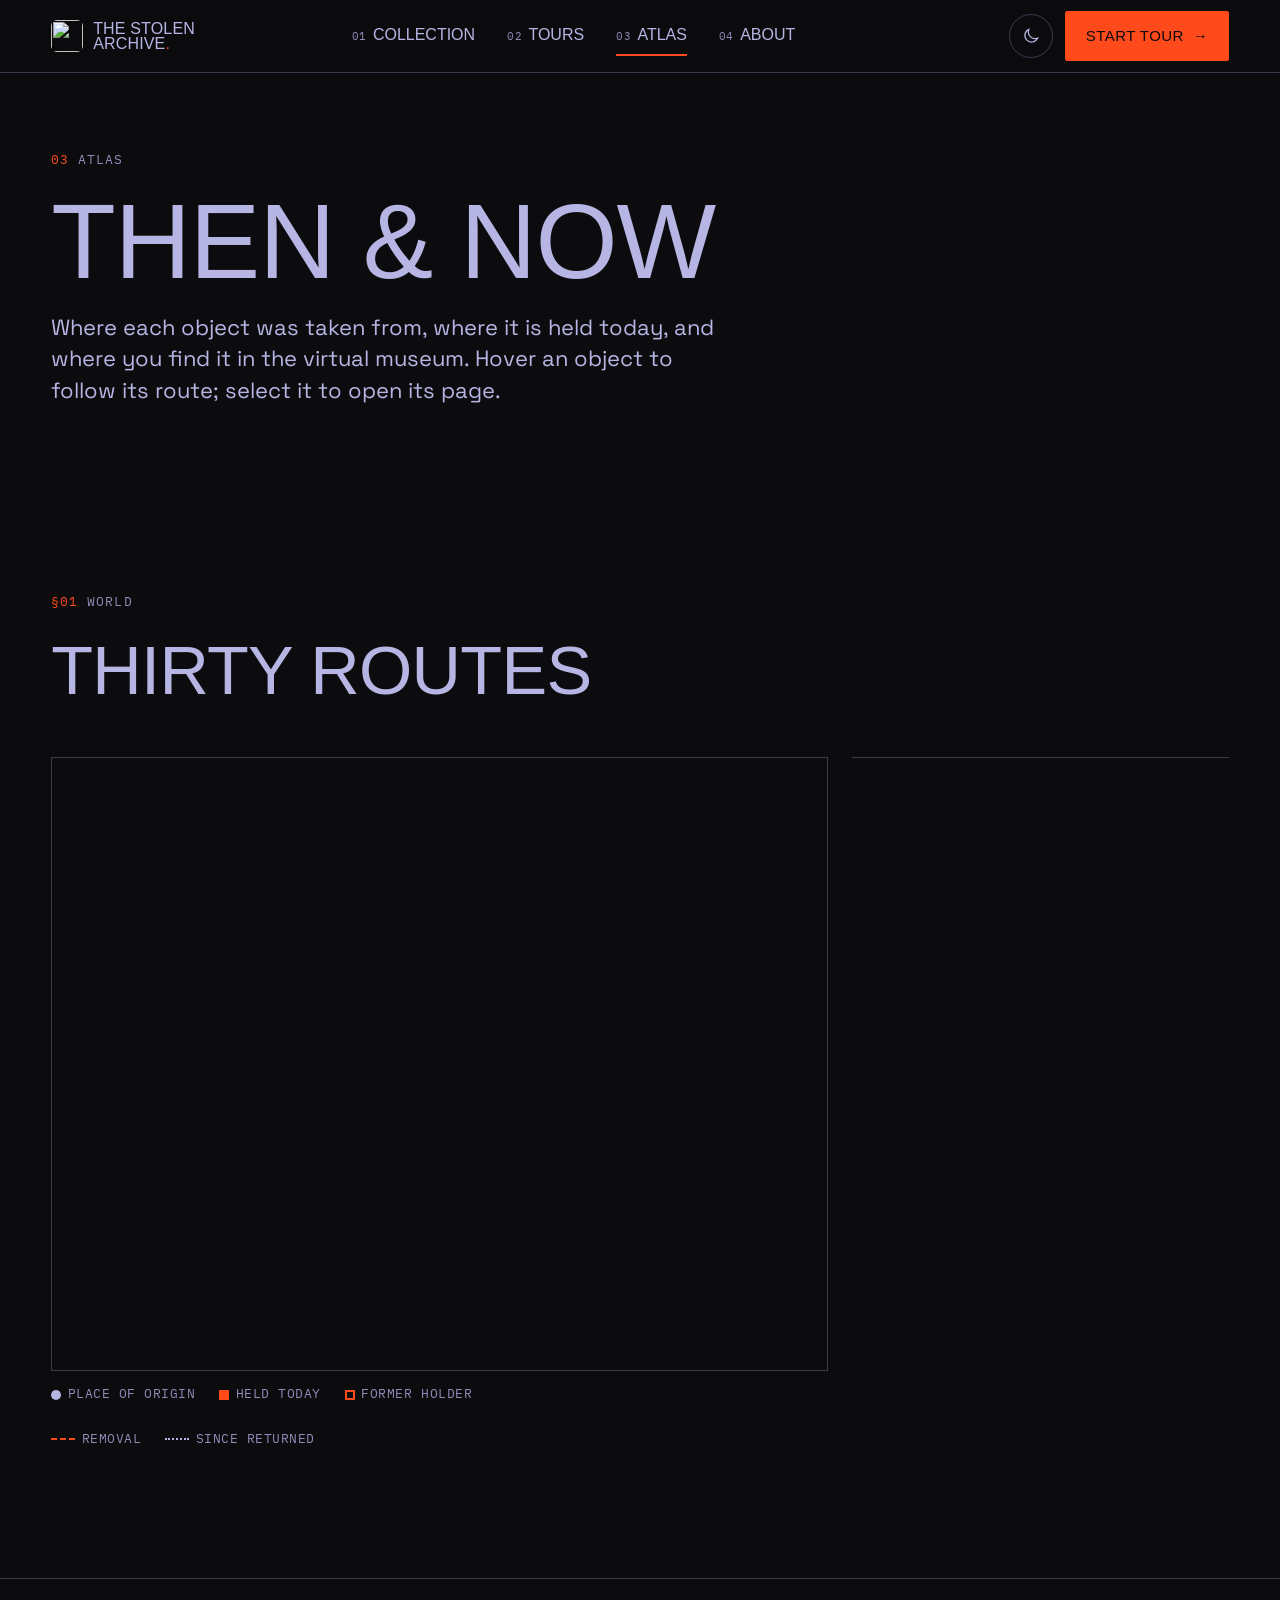
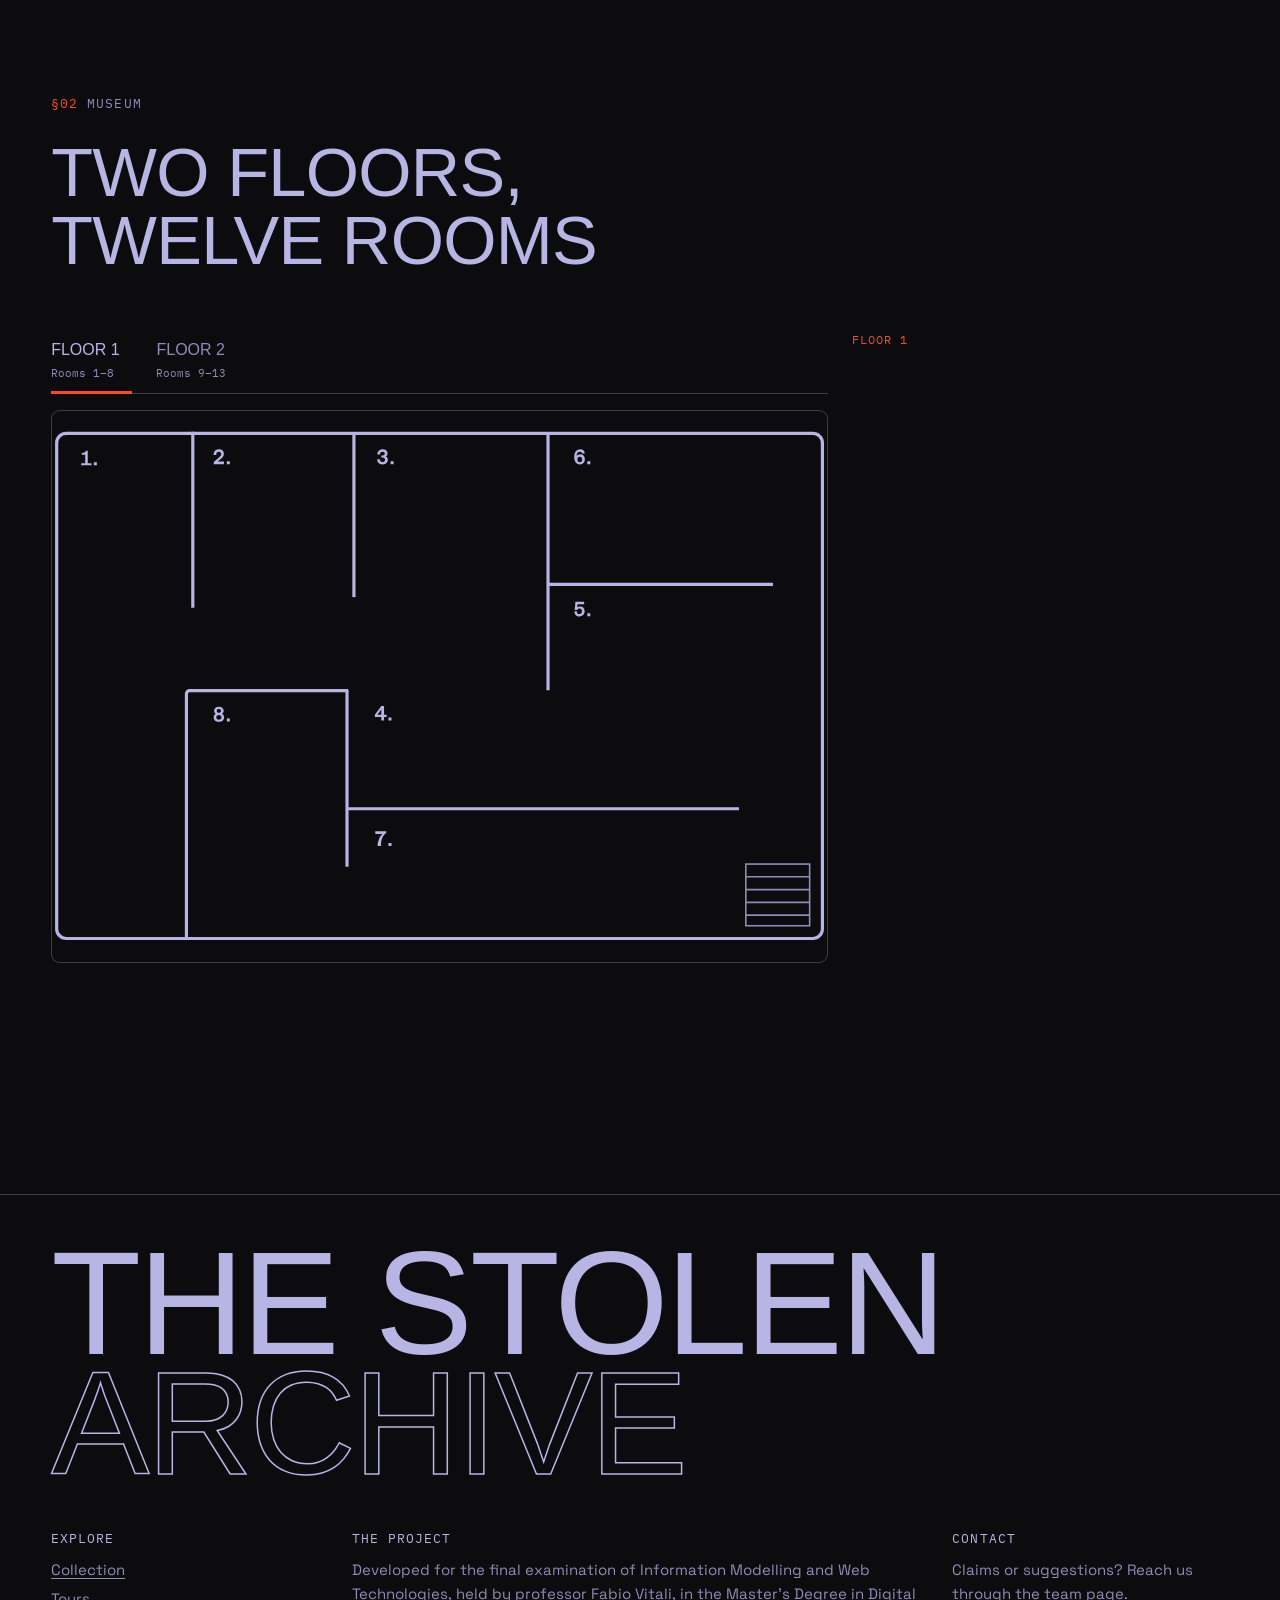
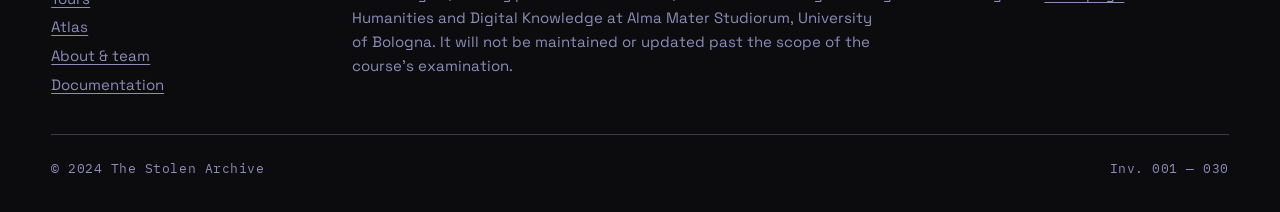
==== atlas.html @ 63b591d6 "Object page gallery, 2D record diagram, aligned maps; atlas tweaks - Gallery: thumbnails change the " ====
<!DOCTYPE html>
<html lang="en">
<head>
    <meta charset="UTF-8">
    <meta name="viewport" content="width=device-width, initial-scale=1.0">
    <title>Atlas · The Stolen Archive</title>
    <meta name="description" content="Where the objects of The Stolen Archive were taken from, where they are held today, and their rooms in the virtual museum.">
    <link rel="icon" type="image/svg+xml" href="images/favicon.svg">
  <link rel="icon" type="image/png" sizes="32x32" href="images/favicon-32.png">
  <link rel="apple-touch-icon" href="images/apple-touch-icon.png">
    <script src="theme.js"></script>
    <link rel="stylesheet" href="https://unpkg.com/leaflet@1.7.1/dist/leaflet.css">
    <link rel="stylesheet" href="site.css">
</head>
<body>
    <a class="skip-link" href="#main">Skip to content</a>

    <!-- HEADER: same on every page, set aria-current on the current link -->
    <header class="site-header">
        <div class="site-header__inner grid">
            <a class="wordmark" href="index.html"><img class="wordmark__icon" src="images/favicon.svg" alt="" width="32" height="32"><span class="wordmark__text">The Stolen<br>Archive<span>.</span></span></a>
            <nav class="site-nav" aria-label="Main">
                <button class="nav-toggle" type="button" aria-expanded="false" aria-controls="nav-links">Menu</button>
                <ul class="site-nav__links" id="nav-links">
                    <li><a href="collection.html"><span class="mono">01</span>Collection</a></li>
                    <li><a href="tours.html"><span class="mono">02</span>Tours</a></li>
                    <li><a href="atlas.html" aria-current="page"><span class="mono">03</span>Atlas</a></li>
                    <li><a href="about.html"><span class="mono">04</span>About</a></li>
                </ul>
            </nav>
            <div class="site-header__actions">
                <button class="theme-toggle" type="button" aria-pressed="false">
                    <span class="visually-hidden">Light mode</span>
                    <svg class="icon-moon" viewBox="0 0 24 24" fill="none" stroke="currentColor" stroke-width="1.5" aria-hidden="true"><path d="M20 14.5A8 8 0 0 1 9.5 4a8 8 0 1 0 10.5 10.5Z"/></svg>
                    <svg class="icon-sun" viewBox="0 0 24 24" fill="none" stroke="currentColor" stroke-width="1.5" aria-hidden="true"><circle cx="12" cy="12" r="4.5"/><path d="M12 1.5v3M12 19.5v3M1.5 12h3M19.5 12h3M4.6 4.6l2.1 2.1M17.3 17.3l2.1 2.1M4.6 19.4l2.1-2.1M17.3 6.7l2.1-2.1"/></svg>
                </button>
                <a class="btn btn--signal" href="Object-page.html" data-start-tour="Timeline Tour">Start tour <span class="arrow" aria-hidden="true">→</span></a>
            </div>
        </div>
    </header>

    <main id="main">
        <!-- page intro -->
        <header class="page-head grid">
            <p class="section-label"><b>03</b> Atlas</p>
            <h1 class="page-head__title">Then &amp; now</h1>
            <p class="page-head__lead">Where each object was taken from, where it is held today, and where you find it in the virtual museum. Hover an object to follow its route; select it to open its page.</p>
        </header>

        <!-- world -->
        <section class="section atlas-world" aria-labelledby="world-title">
            <div class="grid">
                <p class="section-label"><b>§01</b> World</p>
                <h2 class="section-title" id="world-title">Thirty routes</h2>
                <div class="atlas-world__map">
                    <div id="atlas-map" role="img" aria-label="World map with a line from each object's place of origin to the city where it is held today. The same information is in the list next to it."></div>
                    <p class="atlas__legend mono">
                        <span><span class="legend-dot"></span>Place of origin</span>
                        <span><span class="legend-square"></span>Held today</span>
                        <span><span class="legend-square legend-square--former"></span>Former holder</span>
                        <span><span class="legend-line"></span>Removal</span>
                        <span><span class="legend-line legend-line--returned"></span>Since returned</span>
                    </p>
                </div>
                <ol class="atlas-list" id="atlas-list" aria-label="Objects, from origin to current location"></ol>
            </div>
        </section>

        <!-- museum -->
        <section class="section atlas-museum" aria-labelledby="museum-title">
            <div class="grid">
                <p class="section-label"><b>§02</b> Museum</p>
                <h2 class="section-title" id="museum-title">Two floors, twelve rooms</h2>
                <div class="atlas-museum__plan">
                <div class="floor-switch tabs" role="tablist" aria-label="Museum floors" data-for="floor-plan">
                    <button type="button" class="tab" role="tab" data-floor="1" aria-selected="true">Floor 1<small>Rooms 1–8</small></button>
                    <button type="button" class="tab" role="tab" data-floor="2" aria-selected="false" tabindex="-1">Floor 2<small>Rooms 9–13</small></button>
                </div>
                <svg id="floor-plan" class="museum-map" viewBox="60 96 728 518" role="img" aria-labelledby="floor-plan-title" xmlns="http://www.w3.org/2000/svg">
                    <title id="floor-plan-title">Museum floor plans with the thirty objects</title>
                    <!-- floor 1: rooms 1-8 (walls, room numbers, stairs) -->
                    <g class="museum-floor" data-floor="1">
                        <g class="museum-map-walls">
                            <rect x="64" y="117" width="720" height="475" rx="9"/>
                            <path d="M186 593V362C186 360.343 187.343 359 189 359H338"/>
                            <path d="M527 259H737.5"/>
                            <path d="M338 470H705.5"/>
                            <path d="M192 115.5V281"/>
                            <path d="M526 117V358.5"/>
                            <path d="M337 358.5V524.5"/>
                            <path d="M343.5 117V271"/>
                        </g>
                        <!-- room numbers -->
                        <g class="museum-map-labels">
                            <path data-room="1" d="M87.02 147V145.041H90.8176V137.102H87.6058V135.486C90.5752 135.284 91.1408 134.274 91.4034 133.264H93.2214V145.041H96.716V147H87.02ZM98.968 144.172H101.796V147H98.968V144.172Z"/>
                            <path data-room="2" d="M211.717 146V143.98L216.282 139.92C217.817 138.566 218.767 137.718 218.767 136.385C218.767 135.294 218.019 134.284 216.464 134.284C214.888 134.284 214.08 135.355 214.06 137.334H211.636C211.434 134.001 213.636 132.062 216.646 132.062C219.656 132.062 221.231 133.981 221.231 136.102C221.231 138.364 219.959 139.879 218.282 141.233L215.373 143.576H221.292V146H211.717ZM223.968 143.172H226.796V146H223.968V143.172Z"/>
                            <path data-room="3" d="M369.313 137.9H370.444C371.676 137.9 372.524 137.072 372.524 136.021C372.524 135.072 371.979 134.284 370.383 134.284C368.626 134.284 368.161 135.375 368.02 136.93H365.596C365.394 134.607 367.192 132.062 370.605 132.062C373.615 132.062 375.11 134.042 375.11 135.718C375.11 136.991 374.605 138.183 373.373 138.768C374.807 139.455 375.393 140.445 375.393 141.758C375.393 144.081 373.615 146.202 370.403 146.202C366.99 146.202 365.192 143.657 365.394 141.334H367.818C367.757 142.748 368.606 143.98 370.383 143.98C371.979 143.98 372.726 143.051 372.726 141.758C372.726 140.627 371.999 139.718 370.444 139.718H369.313V137.9ZM377.968 143.172H380.796V146H377.968V143.172Z"/>
                            <path data-room="4" d="M363.212 383.728V381.708L369.211 373.264H371.817V381.708H374.241V383.728H371.817V387H369.211V383.728H363.212ZM365.495 381.708H369.211V376.617L365.495 381.708ZM375.968 384.172H378.796V387H375.968V384.172Z"/>
                            <path data-room="7" d="M363.576 491.264H373.878V492.88C371.252 494.9 368.949 497.506 368.949 505H365.757C365.757 499.889 368.141 495.748 370.242 493.688H363.576V491.264ZM375.968 502.172H378.796V505H375.968V502.172Z"/>
                            <path data-room="8" d="M216.504 388.202C213.798 388.202 211.616 386.647 211.616 384.122C211.616 382.607 212.404 381.435 213.616 380.748C212.646 380.122 212.02 379.152 212.02 377.9C212.02 375.658 213.697 374.062 216.504 374.062C219.332 374.062 221.029 375.658 221.029 377.9C221.029 379.152 220.403 380.122 219.433 380.728C220.686 381.415 221.433 382.586 221.433 384.122C221.433 386.647 219.373 388.202 216.504 388.202ZM216.504 379.657C217.737 379.657 218.504 379.092 218.504 377.981C218.504 376.87 217.737 376.304 216.504 376.304C215.272 376.304 214.525 376.87 214.525 377.981C214.525 379.092 215.272 379.657 216.504 379.657ZM216.504 386.202C217.939 386.202 218.908 385.313 218.908 384.081C218.908 382.849 217.939 381.94 216.504 381.94C215.07 381.94 214.121 382.849 214.121 384.081C214.121 385.313 215.07 386.202 216.504 386.202ZM223.968 385.172H226.796V388H223.968V385.172Z"/>
                            <path data-room="5" d="M553.464 283.001H550.959C551.384 280.314 551.626 278.294 551.687 275.284L559.969 275.264V277.688H553.747L553.505 280.536C554.191 280.051 555.06 279.769 556.252 279.769C558.817 279.769 560.453 281.667 560.453 284.354C560.453 287.081 558.393 289.202 555.403 289.202C552.919 289.202 550.454 287.263 550.959 284.213H553.181C553.02 286.01 553.989 286.98 555.525 286.98C557.1 286.98 557.949 285.788 557.949 284.374C557.949 282.96 557.262 281.647 555.565 281.647C554.272 281.647 553.626 282.455 553.464 283.001ZM562.968 286.172H565.796V289H562.968V286.172Z"/>
                            <path data-room="6" d="M560.635 141.354C560.635 144.081 558.777 146.202 555.828 146.202C552.636 146.202 550.616 143.475 550.616 139.334C550.616 134.789 552.899 132.062 556.312 132.062C559.1 132.062 560.514 134.001 560.514 135.92H558.09C557.969 135.274 557.565 134.264 555.908 134.264C554.151 134.264 553.02 135.476 552.899 138.243C553.686 137.314 554.717 136.647 556.434 136.647C558.999 136.647 560.635 138.667 560.635 141.354ZM555.868 139.011C554.252 139.011 553.606 140.203 553.606 141.617C553.606 143.031 554.252 144.222 555.868 144.222C557.484 144.222 558.13 143.031 558.13 141.617C558.13 140.203 557.484 139.011 555.868 139.011ZM562.968 143.172H565.796V146H562.968V143.172Z"/>
                        </g>
                        <g class="museum-map-stairs" aria-hidden="true"><rect x="712" y="522" width="60" height="58"/><path d="M712 534H772M712 546H772M712 558H772M712 570H772"/></g>
                    </g>
                    <!-- floor 2: rooms 9-13 -->
                    <g class="museum-floor" data-floor="2" hidden>
                        <g class="museum-map-walls">
                            <rect x="64" y="117" width="720" height="475" rx="9"/>
                            <path d="M300 117V250M300 290V420M300 460V592"/>
                            <path d="M64 400H140M180 400H300"/>
                            <path d="M560 117V200M560 240V330"/>
                            <path d="M300 330H400M440 330H640M680 330H784"/>
                        </g>
                        <g class="museum-map-labels museum-map-labels--text">
                            <text data-room="9" x="86" y="147">9.</text>
                            <text data-room="10" x="322" y="147">10.</text>
                            <text data-room="11" x="582" y="147">11.</text>
                            <text data-room="12" x="86" y="430">12.</text>
                            <text data-room="13" x="322" y="360">13.</text>
                        </g>
                        <g class="museum-map-stairs" aria-hidden="true"><rect x="712" y="522" width="60" height="58"/><path d="M712 534H772M712 546H772M712 558H772M712 570H772"/></g>
                    </g>
                    <!-- numbered markers, added by atlas.js from inventory.js -->
                    <g id="floor-markers"></g>
                </svg>
                </div>
                <div class="room-list-wrap">
                    <p class="room-list__floor-label mono" id="room-list-floor" aria-live="polite">Floor 1</p>
                    <ol class="room-list" id="room-list" aria-label="Rooms on this floor and their objects"></ol>
                </div>
            </div>
        </section>
    </main>

    <!-- FOOTER: same on every page -->
    <footer class="site-footer grid">
        <p class="site-footer__word" aria-hidden="true">The Stolen <span>Archive</span></p>
        <div class="site-footer__col">
            <h2>Explore</h2>
            <ul>
                <li><a href="collection.html">Collection</a></li>
                <li><a href="tours.html">Tours</a></li>
                <li><a href="atlas.html">Atlas</a></li>
                <li><a href="about.html">About &amp; team</a></li>
                <li><a href="documentation.html">Documentation</a></li>
            </ul>
        </div>
        <div class="site-footer__col site-footer__col--wide">
            <h2>The project</h2>
            <p>Developed for the final examination of Information Modelling and Web Technologies, held by professor Fabio Vitali, in the Master's Degree in Digital Humanities and Digital Knowledge at Alma Mater Studiorum, University of Bologna. It will not be maintained or updated past the scope of the course's examination.</p>
        </div>
        <div class="site-footer__col">
            <h2>Contact</h2>
            <p>Claims or suggestions? Reach us through the <a href="about.html#contact">team page</a>.</p>
        </div>
        <div class="site-footer__legal mono">
            <span>© 2024 The Stolen Archive</span>
            <span>Inv. 001 — 030</span>
        </div>
    </footer>

    <script src="site.js"></script>
    <script src="https://unpkg.com/leaflet@1.7.1/dist/leaflet.js"></script>
    <script src="inventory.js"></script>
    <script src="atlas-map.js"></script>
    <script src="atlas.js"></script>
</body>
</html>
---- site.css ----
/* The Stolen Archive: design system ("The Inventory")
   Swiss base (12-column grid, flush-left type, numbering, hairlines)
   + maximalist layer (oversized type, engravings, marquee, duotone images).

   Contents
   1. Fonts and tokens     5. Header and footer
   2. Base                 6. Home page
   3. Layout               7. Object page
   4. Components           8. Other pages
                           9. Motion and preferences */

/* ---------- 1. Fonts and tokens ---------- */

@import url('https://fonts.googleapis.com/css2?family=IBM+Plex+Mono:wght@400&family=Space+Grotesk:wght@400;500&display=swap');

@font-face {
    font-family: 'Karrik';
    src: url('fonts/Karrik-Regular.woff2') format('woff2'),
        url('fonts/Karrik-Regular.woff') format('woff'),
        url('fonts/Karrik-Regular.ttf') format('truetype');
    font-display: swap;
}

:root {
    /* dark theme (default) */
    --bg: #0C0C0F;
    --bg-raised: #15151B;
    --fg: #B7B5E4;
    --fg-muted: #8E8CB8;
    --signal: #FF4A1C;
    --on-signal: #0C0C0F;
    --rule: rgba(183, 181, 228, 0.28);
    --art-opacity: 0.85;

    --font-display: 'Karrik', 'Helvetica Neue', Arial, sans-serif;
    --font-text: 'Space Grotesk', 'Helvetica Neue', Arial, sans-serif;
    --font-mono: 'IBM Plex Mono', ui-monospace, Menlo, monospace;

    /* type scale */
    --step--1: 0.8125rem;                      /* 13px labels */
    --step-0: 1.125rem;                        /* 18px body */
    --step-1: 1.375rem;                        /* 22px lead */
    --step-2: clamp(1.75rem, 1.2rem + 1.6vw, 2.5rem);
    --step-3: clamp(2.5rem, 1.4rem + 3.6vw, 4.5rem);
    --step-4: clamp(3rem, 1rem + 7vw, 8rem);
    --step-hero: clamp(3.5rem, 13.2vw, 15rem);

    /* space and grid */
    --gutter: clamp(16px, 2vw, 24px);
    --margin: clamp(16px, 4vw, 56px);
    --max: 1440px;
    --section: clamp(4rem, 9vw, 9rem);
    --measure: 64ch;
    --header-h: 72px;
    --radius: 2px;
    --ease: cubic-bezier(0.2, 0.7, 0.1, 1);
}

:root[data-theme="light"] {
    --bg: #F0F0F5;
    --bg-raised: #E4E4EE;
    --fg: #4A4A74;
    --fg-muted: #5E5C80;
    --signal: #C9341A;
    --on-signal: #FFFFFF;
    --rule: rgba(74, 74, 116, 0.3);
    --art-opacity: 0.7;
}

/* ---------- 2. Base ---------- */

*, *::before, *::after { box-sizing: border-box; }

html {
    -webkit-text-size-adjust: 100%;
    scroll-padding-top: calc(var(--header-h) + 16px);
}

body {
    margin: 0;
    background: var(--bg);
    color: var(--fg);
    font-family: var(--font-text);
    font-size: var(--step-0);
    line-height: 1.6;
    overflow-x: hidden;
    transition: background-color 0.3s ease, color 0.3s ease;
}

h1, h2, h3 {
    font-family: var(--font-display);
    font-weight: 400; /* Karrik Regular is already heavy */
    line-height: 1;
    letter-spacing: -0.01em;
    margin: 0;
    text-wrap: balance;
}

p { margin: 0 0 1em; max-width: var(--measure); text-wrap: pretty; }
img { display: block; max-width: 100%; height: auto; }
a { color: inherit; text-underline-offset: 0.2em; text-decoration-thickness: 1px; }
a:hover { color: var(--signal); }
button { font: inherit; color: inherit; }
ul, ol { margin: 0; padding: 0; }

::selection { background: var(--signal); color: var(--on-signal); }

:focus-visible {
    outline: 3px solid var(--signal);
    outline-offset: 3px;
    border-radius: var(--radius);
}

.visually-hidden {
    position: absolute !important;
    width: 1px; height: 1px;
    overflow: hidden;
    clip: rect(0 0 0 0);
    white-space: nowrap;
}

.skip-link {
    position: fixed;
    top: 8px; left: 8px;
    z-index: 100;
    padding: 0.5rem 1rem;
    background: var(--signal);
    color: var(--on-signal);
    transform: translateY(-200%);
}
.skip-link:focus { transform: none; }

/* ---------- 3. Layout ---------- */

.grid {
    display: grid;
    grid-template-columns: repeat(12, minmax(0, 1fr));
    column-gap: var(--gutter);
    max-width: var(--max);
    margin-inline: auto;
    padding-inline: var(--margin);
}

/* grid cells may shrink below their content (wide strips, SVGs, tables scroll or scale instead) */
.grid > * { min-width: 0; }

.section { padding-block: var(--section); }
.section + .section { border-top: 1px solid var(--rule); }

/* "§01 Timeline" style labels that open each section */
.section-label {
    grid-column: 1 / span 3;
    font-family: var(--font-mono);
    font-size: var(--step--1);
    text-transform: uppercase;
    letter-spacing: 0.08em;
    color: var(--fg-muted);
    margin: 0 0 1.5rem;
}
.section-label b { color: var(--signal); font-weight: 400; }

.section-title {
    grid-column: 1 / span 9;
    font-size: var(--step-3);
    text-transform: uppercase;
    margin-bottom: clamp(2rem, 4vw, 4rem);
}

@media (max-width: 800px) {
    .grid { grid-template-columns: repeat(4, minmax(0, 1fr)); }
    .section-label, .section-title { grid-column: 1 / -1; }
}

/* ---------- 4. Components ---------- */

.mono {
    font-family: var(--font-mono);
    font-size: var(--step--1);
    letter-spacing: 0.04em;
}

.btn[hidden] { display: none; }
.btn {
    display: inline-flex;
    align-items: center;
    gap: 0.6em;
    padding: 0.8em 1.3em;
    border: 1px solid var(--fg);
    border-radius: var(--radius);
    background: transparent;
    font-family: var(--font-display);
    font-size: 0.9375rem;
    text-decoration: none;
    text-transform: uppercase;
    letter-spacing: 0.03em;
    cursor: pointer;
    transition: background-color 0.2s ease, color 0.2s ease, border-color 0.2s ease;
}
.btn:hover { background: var(--fg); color: var(--bg); }
.btn--signal { background: var(--signal); border-color: var(--signal); color: var(--on-signal); }
.btn--signal:hover { background: var(--fg); border-color: var(--fg); color: var(--bg); }
.btn .arrow { transition: transform 0.2s var(--ease); }
.btn:hover .arrow { transform: translateX(4px); }

/* segmented control (tour, length, complexity) */
.segmented {
    display: flex;
    flex-wrap: wrap;
    border: 1px solid var(--rule);
    border-radius: var(--radius);
    width: fit-content;
}
.segmented button {
    padding: 0.55em 0.9em;
    border: 0;
    border-right: 1px solid var(--rule);
    background: transparent;
    font-family: var(--font-mono);
    font-size: var(--step--1);
    text-transform: uppercase;
    letter-spacing: 0.06em;
    cursor: pointer;
}
.segmented button:last-child { border-right: 0; }
.segmented button:hover { color: var(--signal); }
.segmented button[aria-pressed="true"] { background: var(--fg); color: var(--bg); }

/* rotated provenance stamp */
.stamp {
    display: inline-block;
    padding: 0.5em 0.9em;
    border: 2px solid var(--signal);
    color: var(--signal);
    font-family: var(--font-mono);
    font-size: var(--step--1);
    line-height: 1.4;
    text-transform: uppercase;
    letter-spacing: 0.08em;
    transform: rotate(-6deg);
}

/* duotone image: tinted in the theme colour, full colour on hover/focus */
.duotone {
    position: relative;
    overflow: hidden;
    background: var(--bg-raised);
    margin: 0;
}
.duotone img {
    width: 100%;
    height: 100%;
    object-fit: cover;
    filter: grayscale(1) contrast(1.05);
    transition: filter 0.5s ease, transform 0.8s var(--ease);
}
.duotone::after {
    content: "";
    position: absolute;
    inset: 0;
    background: var(--fg);
    mix-blend-mode: color;
    transition: opacity 0.5s ease;
    pointer-events: none;
}
.duotone:hover img, a:focus-visible .duotone img { filter: none; transform: scale(1.03); }
.duotone:hover::after, a:focus-visible .duotone::after { opacity: 0; }

/* engraving drawn from the Parthenon SVGs, recoloured through a mask */
.engraving {
    background: var(--fg);
    opacity: var(--art-opacity);
    -webkit-mask: var(--art) center / contain no-repeat;
    mask: var(--art) center / contain no-repeat;
    pointer-events: none;
}
.engraving--1 { --art: url('partenone1.svg'); }
.engraving--2 { --art: url('partenone2.svg'); }
.engraving--3 { --art: url('partenone3.svg'); }

/* outlined display numerals */
.outline-num {
    font-family: var(--font-display);
    color: transparent;
    -webkit-text-stroke: 1.5px var(--fg);
    line-height: 0.8;
}

/* marquee band */
.marquee {
    display: flex;
    align-items: center;
    border-block: 1px solid var(--rule);
    overflow: hidden;
    position: relative;
}
.marquee__track {
    display: flex;
    flex-shrink: 0;
    gap: 3rem;
    padding: 1.1rem 1.5rem;
    white-space: nowrap;
    animation: marquee 120s linear infinite;
}
.marquee.is-paused .marquee__track { animation-play-state: paused; }
.marquee__item {
    font-family: var(--font-display);
    font-size: var(--step-2);
    text-transform: uppercase;
}
.marquee__item:nth-child(even) { color: transparent; -webkit-text-stroke: 1px var(--fg); }
.marquee__item .mono { color: var(--signal); -webkit-text-stroke: 0; margin-right: 0.8rem; vertical-align: middle; }
.marquee__toggle {
    position: absolute;
    right: 0.75rem;
    z-index: 1;
    padding: 0.35rem 0.6rem;
    border: 1px solid var(--rule);
    background: var(--bg);
    font-family: var(--font-mono);
    font-size: 0.6875rem;
    text-transform: uppercase;
    cursor: pointer;
}
@keyframes marquee { to { transform: translateX(-100%); } }

/* tabs (eras, go deeper) */
.tabs {
    display: flex;
    flex-wrap: wrap;
    gap: 0;
    border-bottom: 1px solid var(--rule);
}
.tab {
    position: relative;
    padding: 0.9rem 1.2rem 1rem 0;
    margin-right: 1.5rem;
    border: 0;
    background: none;
    text-align: left;
    cursor: pointer;
    color: var(--fg-muted);
    font-family: var(--font-display);
    font-size: var(--step-1);
    text-transform: uppercase;
}
.tab::after {
    content: "";
    position: absolute;
    left: 0; right: 0; bottom: -1px;
    height: 3px;
    background: var(--signal);
    transform: scaleX(0);
    transform-origin: left;
    transition: transform 0.35s var(--ease);
}
.tab:hover, .tab[aria-selected="true"] { color: var(--fg); }
.tab[aria-selected="true"]::after { transform: scaleX(1); }

/* definition list used as a museum label */
.label-list { margin: 0; }
.label-list div {
    display: grid;
    grid-template-columns: 7.5rem 1fr;
    gap: 1rem;
    padding: 0.7rem 0;
    border-top: 1px solid var(--rule);
}
.label-list dt {
    font-family: var(--font-mono);
    font-size: var(--step--1);
    text-transform: uppercase;
    letter-spacing: 0.06em;
    color: var(--fg-muted);
    padding-top: 0.2em;
}
.label-list dd { margin: 0; }

/* ---------- 5. Header and footer ---------- */

.site-header {
    position: sticky;
    top: 0;
    z-index: 50;
    background: color-mix(in srgb, var(--bg) 88%, transparent);
    backdrop-filter: blur(10px);
    border-bottom: 1px solid var(--rule);
    transition: transform 0.35s var(--ease), background-color 0.3s ease;
}
.site-header.is-hidden { transform: translateY(-100%); }
.site-header__inner {
    align-items: center;
    min-height: var(--header-h);
}

.wordmark {
    grid-column: 1 / span 3;
    display: inline-flex;
    align-items: center;
    gap: 10px;
    justify-self: start;
    font-family: var(--font-display);
    font-size: 1rem;
    line-height: 0.95;
    text-transform: uppercase;
    text-decoration: none;
    letter-spacing: 0.01em;
}
.wordmark__icon { display: block; width: 32px; height: 32px; flex: none; border-radius: 6px; }
.wordmark__text > span { color: var(--signal); }

.site-nav { grid-column: 4 / span 6; }
.site-nav__links {
    display: flex;
    gap: clamp(1rem, 2.5vw, 2.5rem);
    list-style: none;
}
.site-nav__links a {
    display: inline-flex;
    align-items: baseline;
    gap: 0.4rem;
    padding: 0.4rem 0;
    font-family: var(--font-display);
    font-size: 1rem;
    text-transform: uppercase;
    text-decoration: none;
    border-bottom: 2px solid transparent;
}
.site-nav__links a .mono { color: var(--fg-muted); font-size: 0.6875rem; }
.site-nav__links a[aria-current="page"] { border-bottom-color: var(--signal); }
.nav-toggle { display: none; }

.site-header__actions {
    grid-column: 10 / span 3;
    display: flex;
    justify-content: flex-end;
    align-items: center;
    gap: 0.75rem;
}
.theme-toggle {
    display: grid;
    place-items: center;
    width: 44px; height: 44px;
    border: 1px solid var(--rule);
    border-radius: 50%;
    background: none;
    cursor: pointer;
}
.theme-toggle:hover { border-color: var(--fg); }
.theme-toggle svg { width: 20px; height: 20px; }
.theme-toggle .icon-sun { display: none; }
:root[data-theme="light"] .theme-toggle .icon-sun { display: block; }
:root[data-theme="light"] .theme-toggle .icon-moon { display: none; }

@media (max-width: 800px) {
    .wordmark { grid-column: 1 / span 2; }
    .site-header__actions { grid-column: 3 / span 2; }
    .site-header__actions .btn { display: none; }
    .site-nav { grid-column: 1 / -1; grid-row: 2; }
    .nav-toggle {
        display: inline-block;
        position: absolute;
        top: 14px;
        right: calc(var(--margin) + 56px);
        padding: 0.6rem 0.9rem;
        border: 1px solid var(--rule);
        background: none;
        font-family: var(--font-mono);
        font-size: var(--step--1);
        text-transform: uppercase;
        cursor: pointer;
    }
    .site-nav__links {
        display: none;
        flex-direction: column;
        gap: 0;
        padding-bottom: 1rem;
    }
    .site-nav.is-open .site-nav__links { display: flex; }
    .site-nav__links a { font-size: var(--step-2); padding: 0.6rem 0; }
}

.site-footer {
    margin-top: var(--section);
    padding-block: 3rem 2rem;
    border-top: 1px solid var(--rule);
    row-gap: 2rem;
}
.site-footer__word {
    grid-column: 1 / -1;
    font-family: var(--font-display);
    font-size: clamp(3rem, 11.5vw, 13rem);
    line-height: 0.82;
    text-transform: uppercase;
    letter-spacing: -0.02em;
    margin: 0 0 1rem;
}
.site-footer__word span { color: transparent; -webkit-text-stroke: 1.5px var(--fg); }
.site-footer__col { grid-column: span 3; font-size: 0.9375rem; color: var(--fg-muted); }
.site-footer__col--wide { grid-column: span 6; }
.site-footer__col h2 {
    font-family: var(--font-mono);
    font-size: var(--step--1);
    text-transform: uppercase;
    letter-spacing: 0.08em;
    color: var(--fg);
    margin-bottom: 0.8rem;
}
.site-footer__col ul { list-style: none; }
.site-footer__col li { margin-bottom: 0.3rem; }
.site-footer__legal {
    grid-column: 1 / -1;
    padding-top: 1.5rem;
    border-top: 1px solid var(--rule);
    display: flex;
    justify-content: space-between;
    flex-wrap: wrap;
    gap: 1rem;
    color: var(--fg-muted);
}
@media (max-width: 800px) {
    .site-footer__col, .site-footer__col--wide { grid-column: 1 / -1; }
}

/* ---------- 6. Home page ---------- */

/* hero: one linear read, top to bottom on the grid
   meta line / title / rule / intro · facts · engraving */
.hero {
    min-height: calc(100svh - var(--header-h));
    padding-block: clamp(1.25rem, 2.5vw, 2rem) clamp(2rem, 4vw, 3.5rem);
    grid-template-rows: auto 1fr auto auto;
    align-content: stretch;
}
.hero__meta {
    grid-column: 1 / -1;
    max-width: none;
    margin: 0;
    display: flex;
    justify-content: space-between;
    gap: 1rem;
    color: var(--fg-muted);
    text-transform: uppercase;
}
.hero__title {
    grid-column: 1 / -1;
    align-self: end;
    margin-block: clamp(2rem, 6vh, 5rem) clamp(1.5rem, 3vw, 2.5rem);
    font-size: var(--step-hero);
    line-height: 0.8;
    letter-spacing: -0.035em;
    text-transform: uppercase;
}
.hero__title .line { display: block; overflow: hidden; padding-bottom: 0.04em; }
.hero__title .line > span { display: block; }
.hero__rule {
    grid-column: 1 / -1;
    height: 1px;
    margin: 0 0 clamp(1.5rem, 3vw, 2.5rem);
    border: 0;
    background: var(--rule);
}
.hero__intro { grid-column: 1 / span 6; }
.hero__intro p { font-size: var(--step-1); line-height: 1.45; margin-bottom: 1.5rem; }
.hero__actions { display: flex; flex-wrap: wrap; gap: 0.75rem; }
.hero__facts {
    grid-column: 8 / span 5;
    display: grid;
    grid-template-columns: repeat(5, 1fr);
    gap: var(--gutter);
    margin: 0;
    align-self: start;
}
.hero__facts div { display: flex; flex-direction: column-reverse; gap: 0.4rem; border-top: 1px solid var(--rule); padding-top: 0.8rem; }
.hero__facts dt { font-family: var(--font-mono); font-size: var(--step--1); text-transform: uppercase; letter-spacing: 0.06em; color: var(--fg-muted); }
.hero__facts dd { margin: 0; font-family: var(--font-display); font-size: var(--step-3); line-height: 0.9; }

/* inventory strip: every object as a numbered, tinted tile */
.hero__strip {
    grid-column: 1 / -1;
    display: grid;
    /* 30 tiles in two rows of 15 */
    grid-template-columns: repeat(15, minmax(0, 1fr));
    gap: 6px;
    margin-top: clamp(2rem, 4vw, 3rem);
    list-style: none;
}
.hero__strip a { display: block; text-decoration: none; }
.hero__strip .duotone { aspect-ratio: 3 / 4; }
.hero__strip .mono { display: block; margin-top: 0.4rem; color: var(--fg-muted); transition: color 0.2s ease; }
.hero__strip a:hover .mono, .hero__strip a:focus-visible .mono { color: var(--signal); }
.hero__strip a:hover .duotone img, .hero__strip a:focus-visible .duotone img { filter: none; transform: scale(1.06); }
.hero__strip a:hover .duotone::after, .hero__strip a:focus-visible .duotone::after { opacity: 0; }
.js .hero__strip li { opacity: 0; transform: translateY(16px); animation: strip-in 0.7s var(--ease) forwards; }
.js .hero__strip li { animation-delay: calc(0.34s + var(--i, 0) * 0.025s); }
@keyframes strip-in { to { opacity: 1; transform: none; } }
@media (max-width: 800px) {
    .hero { min-height: auto; }
    .hero__meta span + span { display: none; }
    .hero__intro, .hero__facts { grid-column: 1 / -1; }
    .hero__facts { grid-template-columns: repeat(2, 1fr); margin-top: 2rem; }
    .hero__strip { grid-template-columns: none; grid-template-rows: repeat(2, auto); grid-auto-flow: column; grid-auto-columns: 72px; overflow-x: auto; padding-bottom: 0.5rem; }
}

/* eras */
.eras__tabs { grid-column: 1 / -1; margin-bottom: clamp(2rem, 4vw, 3.5rem); }
.eras__tabs .tab { font-size: var(--step-1); }
.eras__tabs .tab small {
    display: block;
    margin-top: 0.3rem;
    font-family: var(--font-mono);
    font-size: 0.6875rem;
    letter-spacing: 0.06em;
    color: var(--fg-muted);
}
.eras__text { grid-column: 1 / span 5; }
.eras__text h3 { font-size: var(--step-3); text-transform: uppercase; margin-bottom: 1.5rem; }
.eras__text h3 .mono { display: block; margin-top: 0.8rem; font-size: var(--step--1); color: var(--signal); letter-spacing: 0.08em; }
.eras__images {
    grid-column: 7 / span 6;
    display: grid;
    grid-template-columns: repeat(3, 1fr);
    grid-auto-rows: clamp(90px, 10vw, 150px);
    gap: 8px;
}
.eras__images .duotone:first-child { grid-column: span 3; grid-row: span 3; }
@media (max-width: 800px) {
    .eras__tabs { flex-wrap: nowrap; overflow-x: auto; scrollbar-width: none; }
    .eras__tabs .tab { flex: 0 0 auto; }
    .eras__text, .eras__images { grid-column: 1 / -1; }
    .eras__images { margin-top: 2rem; }
}

/* atlas (then → now) */
.atlas__text { grid-column: 1 / span 4; }
.atlas__text .lead { font-size: var(--step-1); line-height: 1.45; }
.atlas__text p { font-size: 1rem; color: var(--fg-muted); }
.atlas__text .lead { color: var(--fg); }
.atlas__map-wrap { grid-column: 5 / span 8; position: relative; }
#atlas-map {
    height: clamp(420px, 44vw, 640px);
    background: var(--bg);
    border: 1px solid var(--rule);
}
.atlas__legend {
    display: flex;
    flex-wrap: wrap;
    gap: 1.5rem;
    margin-top: 0.8rem;
    color: var(--fg-muted);
    text-transform: uppercase;
}
.legend-dot, .legend-square, .legend-line { display: inline-block; vertical-align: middle; margin-right: 0.4rem; }
.legend-dot { width: 10px; height: 10px; border-radius: 50%; background: var(--fg); }
.legend-square { width: 10px; height: 10px; background: var(--signal); }
.legend-line { width: 24px; border-top: 2px dashed var(--signal); }
.legend-line--returned { border-top: 2px dotted var(--fg); }
.atlas-origin { background: var(--fg); border-radius: 50%; border: 2px solid var(--bg); }
.atlas-holder { background: var(--signal); border: 2px solid var(--bg); }
/* a city that only held objects that have since been returned */
.atlas-holder.is-former { background: var(--bg); border-color: var(--signal); }
.legend-square--former { background: transparent; border: 2px solid var(--signal); box-sizing: border-box; }
.card__how { margin-top: 0.35rem; font-size: 0.8125rem; line-height: 1.4; color: var(--fg-muted); }
.atlas-arc { stroke: var(--signal); stroke-dasharray: 5 7; animation: arc-flow 40s linear infinite; }
.atlas-arc.is-active { stroke-width: 3; stroke-dasharray: none; }
@keyframes arc-flow { to { stroke-dashoffset: -600; } }
.leaflet-container { font-family: var(--font-text); }
.leaflet-bar { border: 1px solid var(--rule) !important; border-radius: var(--radius) !important; box-shadow: none !important; }
.leaflet-bar a, .leaflet-bar a:hover {
    background: var(--bg) !important;
    color: var(--fg) !important;
    border-bottom-color: var(--rule) !important;
}
.leaflet-bar a:hover { color: var(--signal) !important; }
.leaflet-tooltip.atlas-tip {
    background: var(--bg);
    color: var(--fg);
    border: 1px solid var(--fg);
    border-radius: var(--radius);
    box-shadow: none;
    font-family: var(--font-mono);
    font-size: 0.75rem;
}
.leaflet-tooltip.atlas-tip::before { display: none; }
@media (max-width: 800px) {
    .atlas__text, .atlas__map-wrap { grid-column: 1 / -1; }
    .atlas__map-wrap { margin-top: 2rem; }
}

/* tours list */
.tour-rows { grid-column: 1 / -1; list-style: none; border-top: 1px solid var(--rule); }
.tour-row { border-bottom: 1px solid var(--rule); }
.tour-row a {
    display: grid;
    grid-template-columns: repeat(12, minmax(0, 1fr));
    column-gap: var(--gutter);
    align-items: center;
    padding-block: clamp(1.5rem, 3vw, 2.5rem);
    text-decoration: none;
    transition: background-color 0.3s ease, padding 0.4s var(--ease);
}
.tour-row .outline-num { grid-column: 1 / span 2; font-size: var(--step-4); transition: color 0.3s ease; }
.tour-row h3 { grid-column: 3 / span 4; font-size: var(--step-2); text-transform: uppercase; }
.tour-row p { grid-column: 7 / span 5; margin: 0; color: var(--fg-muted); font-size: 1rem; }
.tour-row .arrow { grid-column: 12; justify-self: end; font-size: var(--step-2); transition: transform 0.3s var(--ease); }
.tour-row a:hover { color: var(--fg); background: var(--bg-raised); padding-inline: 1rem; }
.tour-row a:hover .outline-num { color: var(--signal); -webkit-text-stroke-color: var(--signal); }
.tour-row a:hover .arrow { transform: translateX(-8px); color: var(--signal); }
.tours__more { grid-column: 1 / -1; margin-top: 2rem; }
@media (max-width: 800px) {
    .tour-row a { grid-template-columns: repeat(4, minmax(0, 1fr)); row-gap: 0.6rem; }
    .tour-row .outline-num { grid-column: 1 / span 1; }
    .tour-row h3 { grid-column: 2 / span 3; }
    .tour-row p { grid-column: 1 / -1; }
    .tour-row .arrow { display: none; }
}

/* statement */
.statement { position: relative; overflow: hidden; }
.statement__text {
    grid-column: 1 / span 8;
    font-family: var(--font-display);
    position: relative;
    z-index: 1;
    font-size: var(--step-3);
    line-height: 1.02;
    text-transform: uppercase;
    margin-bottom: 2.5rem;
}
.statement__text em { font-style: normal; color: var(--signal); }
.statement__body { grid-column: 1 / span 5; position: relative; z-index: 1; }
.statement__art {
    position: absolute;
    right: -4%;
    bottom: -12%;
    width: min(48vw, 760px);
    height: 90%;
}
@media (max-width: 800px) {
    .statement__text, .statement__body { grid-column: 1 / -1; }
    .statement__art { position: relative; width: 100%; height: 280px; right: 0; bottom: 0; grid-column: 1 / -1; margin-top: 2rem; }
}

/* ---------- 7. Object page ---------- */

.object-bar {
    align-items: center;
    row-gap: 1rem;
    padding-block: 1.25rem;
    border-bottom: 1px solid var(--rule);
}
.object-bar__progress { grid-column: 1 / span 3; color: var(--fg-muted); text-transform: uppercase; }
.object-bar__progress strong { color: var(--fg); font-weight: 400; }
.object-bar__tours { grid-column: 4 / span 6; justify-self: center; }
.object-bar__nav { grid-column: 10 / span 3; justify-self: end; display: flex; gap: 0.5rem; }
.icon-btn {
    width: 48px; height: 48px;
    display: grid;
    place-items: center;
    border: 1px solid var(--fg);
    border-radius: 50%;
    background: none;
    font-size: 1.25rem;
    cursor: pointer;
    transition: background-color 0.2s ease, color 0.2s ease;
}
.icon-btn:hover:not(:disabled) { background: var(--fg); color: var(--bg); }
.icon-btn:disabled { opacity: 0.35; cursor: default; }
@media (max-width: 800px) {
    .object-bar__progress { grid-column: 1 / span 2; }
    .object-bar__nav { grid-column: 3 / span 2; }
    .object-bar__tours { grid-column: 1 / -1; grid-row: 2; justify-self: start; }
}

.object-head {
    padding-block: clamp(2rem, 5vw, 4.5rem) clamp(1.5rem, 3vw, 2.5rem);
    align-items: end;
    row-gap: 1rem;
}
.object-head__no {
    grid-column: 1 / span 3;
    font-size: clamp(4rem, 12vw, 11rem);
}
.object-head__title { grid-column: 4 / span 9; }
.object-head h1 {
    font-size: clamp(2.75rem, 1rem + 6vw, 7rem);
    line-height: 0.9;
    text-transform: uppercase;
}
.object-head__date { margin: 1rem 0 0; color: var(--signal); text-transform: uppercase; letter-spacing: 0.08em; }
@media (max-width: 800px) {
    .object-head__no, .object-head__title { grid-column: 1 / -1; }
}

.object-main { row-gap: 2.5rem; align-items: start; }
.object-figure { grid-column: 1 / span 7; margin: 0; }
.object-figure img {
    width: 100%;
    max-height: 78vh;
    object-fit: cover;
    cursor: zoom-in;
}
/* the photo and the 3D view share one stage height, so switching between them
   does not move the thumbnails */
.object-figure #tour-image {
    height: min(72vh, 640px);
    max-height: none;
    object-fit: contain;
    background: var(--bg-raised);
    border-radius: 9px;
}
.object-figure figcaption { margin-top: 0.6rem; color: var(--fg-muted); }
.object-label {
    grid-column: 9 / span 4;
    grid-row: 1 / span 2;
    position: sticky;
    top: calc(var(--header-h) + 1.5rem);
}
.object-label .stamp { margin-bottom: 1.5rem; }
.object-label__controls { margin-top: 2rem; display: grid; gap: 1.25rem; }
.object-label__controls fieldset { border: 0; margin: 0; padding: 0; }
.object-label__controls legend {
    margin-bottom: 0.5rem;
    font-family: var(--font-mono);
    font-size: var(--step--1);
    text-transform: uppercase;
    letter-spacing: 0.06em;
    color: var(--fg-muted);
}
.lang-picker select {
    padding: 0.55em 0.8em;
    border: 1px solid var(--rule);
    border-radius: var(--radius);
    background: var(--bg);
    color: var(--fg);
    font-family: var(--font-mono);
    font-size: var(--step--1);
    text-transform: uppercase;
}
.lang-picker[hidden] { display: none; }
.object-text { grid-column: 1 / span 7; }
.object-text p {
    font-size: var(--step-1);
    line-height: 1.55;
    max-width: 60ch;
}
.object-text p::first-letter {
    float: left;
    font-family: var(--font-display);
    font-size: 4.2em;
    line-height: 0.8;
    padding: 0.06em 0.12em 0 0;
    color: var(--signal);
}
#tour-image { opacity: 0; transition: opacity 0.4s ease; }
#tour-image[hidden] { display: none; }
/* 3D view (viewer3d.js) */
.viewer3d[hidden] { display: none; }
.viewer3d { position: relative; border: 1px solid var(--rule); border-radius: 9px; background:
    radial-gradient(ellipse at 50% 40%, var(--bg-raised), var(--bg) 70%); overflow: hidden; }
.viewer3d__canvas { height: min(72vh, 640px); cursor: grab; touch-action: none; }
.viewer3d__canvas:active { cursor: grabbing; }
.viewer3d__canvas canvas { display: block; width: 100% !important; height: 100% !important; }
.viewer3d__bar { position: absolute; left: 0; right: 0; bottom: 0; display: flex; flex-wrap: wrap; align-items: center; justify-content: space-between; gap: 0.6rem; padding: 0.75rem; pointer-events: none; }
.viewer3d__bar > * { pointer-events: auto; }
.viewer3d__note { font-size: 0.75rem; color: var(--fg-muted); background: color-mix(in srgb, var(--bg) 80%, transparent); padding: 0.2rem 0.45rem; border-radius: 4px; }
.viewer3d__note span { color: var(--signal); }
.viewer3d__actions { display: flex; gap: 0.4rem; }
.btn--small { padding: 0.45rem 0.8rem; font-size: 0.75rem; }
.btn--small[aria-pressed="true"] { background: var(--fg); color: var(--bg); }
.viewer3d__fallback { display: none; padding: 2rem; color: var(--fg-muted); }
.viewer3d.is-unsupported .viewer3d__fallback { display: block; }
.viewer3d.is-unsupported .viewer3d__canvas, .viewer3d.is-unsupported .viewer3d__bar { display: none; }
.viewer3d.is-loading .viewer3d__canvas { opacity: 0.35; transition: opacity 0.3s ease; }
.viewer3d.is-error .viewer3d__canvas::after { content: "The 3D model could not be loaded."; position: absolute; inset: 40% 0 auto; text-align: center; font-family: var(--font-mono); font-size: 0.8rem; color: var(--fg-muted); }
.object-gallery__thumbs .thumb-3d { display: grid; place-items: center; font-family: var(--font-display); font-size: 1rem; color: var(--fg); background: var(--bg-raised); }
@media (max-width: 800px) { .viewer3d__canvas, .object-figure #tour-image { height: 62vh; } }
#tour-image.is-shown { opacity: 1; }
.object-gallery {
    display: flex;
    align-items: center;
    gap: 1rem;
    margin-top: 0.75rem;
}
.object-gallery .mono { color: var(--fg-muted); min-width: 7ch; text-align: center; font-size: 0.8rem; }
.object-gallery__nav { display: flex; align-items: center; gap: 0.25rem; flex-shrink: 0; }
.gallery-step {
    width: 2.25rem; height: 2.25rem;
    display: grid; place-items: center;
    border: 1px solid var(--rule); border-radius: var(--radius);
    background: transparent; color: var(--fg);
    font-family: var(--font-mono); cursor: pointer;
    transition: background-color 0.2s ease, color 0.2s ease;
}
.gallery-step:hover, .gallery-step:focus-visible { background: var(--fg); color: var(--bg); }
.gallery-step[hidden], .object-gallery__enlarge[hidden] { display: none; }
.object-gallery__enlarge { margin-left: auto; flex-shrink: 0; }
@media (max-width: 600px) {
    .object-gallery { flex-wrap: wrap; }
    .object-gallery__thumbs { order: 3; flex-basis: 100%; }
}
.object-credit { margin-top: 0.6rem; font-size: 0.75rem; line-height: 1.5; color: var(--fg-muted); }
.object-credit[hidden] { display: none; }
.object-credit a { color: inherit; }
.object-credit em { display: block; font-style: normal; color: var(--fg); }
.object-gallery__thumbs { display: flex; gap: 6px; list-style: none; overflow-x: auto; }
.object-gallery__thumbs button {
    display: block;
    width: 84px;
    height: 60px;
    padding: 0;
    border: 1px solid transparent;
    background: none;
    cursor: pointer;
    opacity: 0.55;
    transition: opacity 0.2s ease, border-color 0.2s ease;
}
.object-gallery__thumbs button img { width: 100%; height: 100%; object-fit: cover; }
.object-gallery__thumbs button:hover { opacity: 0.9; }
.object-gallery__thumbs button[aria-pressed="true"] { opacity: 1; border-color: var(--signal); }
@media (max-width: 800px) {
    .object-figure, .object-label, .object-text { grid-column: 1 / -1; grid-row: auto; }
    .object-label { position: static; }
}

/* perspectives: two sides + three tours */
.persp-section[hidden] { display: none; }
.persp-status {
    grid-column: 1 / -1;
    display: grid;
    grid-template-columns: auto minmax(0, 1fr);
    column-gap: 2rem;
    align-items: start;
    padding: 1.5rem 0 2rem;
    border-top: 1px solid var(--rule);
}
.persp-status__stamp { grid-row: 1 / span 2; margin: 0.3rem 0 0; }
.persp-status__text { font-size: var(--step-1); line-height: 1.45; margin-bottom: 0.6rem; }
.persp-status[data-kind="returned"] .stamp { border-color: var(--fg); color: var(--fg); }
.persp-voices {
    grid-column: 1 / -1;
    display: grid;
    grid-template-columns: 1fr 1fr;
    gap: var(--gutter);
    margin-bottom: clamp(3rem, 6vw, 5rem);
}
.persp-voices.is-single { grid-template-columns: minmax(0, 8fr) minmax(0, 4fr); }
.voice { padding-top: 1.25rem; border-top: 3px solid var(--signal); }
.voice--holder { border-top-color: var(--fg); }
.voice__label { margin: 0 0 0.5rem; color: var(--fg-muted); text-transform: uppercase; }
.voice__name { font-size: var(--step-1); text-transform: uppercase; line-height: 1.1; margin-bottom: 1rem; }
.voice p:not(.voice__label) { font-size: 1.0625rem; }
.voice__sources summary { cursor: pointer; color: var(--fg-muted); text-transform: uppercase; list-style-position: outside; }
.voice__sources summary:hover { color: var(--signal); }
.sources { list-style: none; margin-top: 0.4rem; font-size: 0.75rem !important; }
.sources li { padding: 0.2rem 0; }
.sources a { color: var(--fg-muted); }
.sources a:hover { color: var(--signal); }
.persp-tours__title { grid-column: 1 / -1; font-size: var(--step-2); text-transform: uppercase; margin-bottom: 0.6rem; }
.persp-tours__intro { grid-column: 1 / span 7; color: var(--fg-muted); }
.persp-tours { grid-column: 1 / -1; display: grid; grid-template-columns: repeat(3, 1fr); gap: var(--gutter); margin-top: 1rem; }
.reading { padding: 1.25rem; border: 1px solid var(--rule); display: flex; flex-direction: column; }
.reading.is-current { border-color: var(--signal); }
.reading__tour { margin: 0 0 0.8rem; color: var(--signal); text-transform: uppercase; }
.reading__text { font-size: 1rem; flex: 1; }
.reading__link { text-transform: uppercase; }
.persp-note { grid-column: 1 / -1; margin-top: 2rem; color: var(--fg-muted); }
@media (max-width: 800px) {
    .persp-status { grid-template-columns: 1fr; }
    .persp-status__stamp { grid-row: auto; justify-self: start; margin-bottom: 1rem; }
    .persp-voices, .persp-voices.is-single, .persp-tours { grid-template-columns: 1fr; }
    .persp-tours__intro { grid-column: 1 / -1; }
}

/* go deeper */
.deepdive[hidden] { display: none; }
.deepdive .tabs { grid-column: 1 / -1; margin-bottom: 2rem; }
.deepdive-panel { grid-column: 1 / span 8; }
.deepdive-panel h3 { font-size: var(--step-2); text-transform: uppercase; margin: 0 0 1.25rem; }
.deepdive-panel h3:not(:first-child) { margin-top: 2.5rem; font-size: var(--step-1); }
.deepdive-panel ul { padding-left: 1.2rem; }
.deepdive-panel li { margin-bottom: 0.5rem; max-width: var(--measure); }
@media (max-width: 800px) {
    .deepdive-panel { grid-column: 1 / -1; }
}

/* then & now */
/* both columns share the same rows (title, controls, map, notes), so the two maps line up */
.where__col { grid-column: span 6; display: grid; grid-template-rows: subgrid; grid-row: span 5; row-gap: 0; align-content: start; }
.where__col h3 { font-size: var(--step-1); text-transform: uppercase; margin-bottom: 1.25rem; }
.where__col p { margin-top: 1rem; color: var(--fg-muted); }
.where__col .floor-switch, .where__legend { align-self: end; }
.where__legend { display: flex; gap: 1.5rem; margin: 0 0 1rem !important; padding-bottom: 0.7rem; font-size: 0.75rem; }
.where__legend span { display: inline-flex; align-items: center; gap: 0.5rem; }
.where__key { display: inline-block; width: 10px; height: 10px; }
.where__key--from { border-radius: 50%; background: var(--fg); }
.where__key--to { background: var(--signal); }
.where__geo { width: 100%; }
#geo-details { list-style: none; margin-top: 0.75rem; color: var(--fg-muted); }
#geo-details[hidden] { display: none; }
#geo-details li { padding: 0.4rem 0; border-top: 1px solid var(--rule); }
.museum-map { display: block; width: 100%; height: auto; aspect-ratio: 728 / 518; border: 1px solid var(--rule); border-radius: 9px; background: var(--bg); }
/* same proportions as the floor plan beside it (viewBox 728 x 518) */
.geo-map { display: block; width: 100%; height: auto; aspect-ratio: 728 / 518; border: 1px solid var(--rule); border-radius: 9px; background: var(--bg); }
.geo-map-land { fill: var(--fg); fill-opacity: 0.22; stroke: var(--fg); stroke-opacity: 0.55; stroke-width: 0.6; vector-effect: non-scaling-stroke; }
.geo-map-arc { fill: none; stroke: var(--signal); stroke-width: 2; stroke-dasharray: 6 6; vector-effect: non-scaling-stroke; animation: arc-flow 40s linear infinite; }
.geo-map-from circle { fill: var(--fg); stroke: var(--bg); stroke-width: 3; }
.geo-map-to rect { fill: var(--signal); stroke: var(--bg); stroke-width: 3; }
.geo-map-label { fill: var(--fg); font-family: var(--font-mono); font-size: 13px; text-anchor: middle; paint-order: stroke; stroke: var(--bg); stroke-width: 5px; stroke-linejoin: round; }
.geo-map-label--to { fill: var(--signal); }
.museum-map-walls { fill: none; stroke: var(--fg); stroke-width: 3; }
.museum-map-labels { fill: var(--fg); }
.museum-map-pin { fill: var(--signal); transition: transform 0.6s var(--ease); }
.museum-floor[hidden], .museum-map-pin[hidden] { display: none; }
.museum-map-labels--text { font-family: var(--font-text); font-size: 21px; font-weight: 500; }
.museum-map-stairs { fill: none; stroke: var(--fg-muted); stroke-width: 1.5; }
/* floor switch above the plan (object page and atlas) */
.floor-switch { margin-bottom: 1rem; }
.floor-switch .tab { font-size: 1rem; padding: 0.6rem 0.8rem 0.7rem 0; }
.floor-switch .tab small { display: block; font-family: var(--font-mono); font-size: 0.6875rem; color: var(--fg-muted); text-transform: none; letter-spacing: 0; margin-top: 0.15rem; }
@media (max-width: 800px) {
    .where__col { grid-column: 1 / -1; display: block; margin-bottom: 2.5rem; }
}

/* metadata */
.data__graph { grid-column: 1 / span 7; }
.data__graph img { width: 100%; background: #fff; border: 1px solid var(--rule); cursor: zoom-in; }
/* 2D metadata diagram (graph2d.js): object -> groups -> values -> their own statements */
.graph2d__legend { display: flex; flex-wrap: wrap; align-items: center; gap: 0.35rem; margin: 0 0 0.75rem; font-size: 0.75rem; color: var(--fg-muted); }
.graph2d__legend .k { display: inline-block; width: 9px; height: 9px; border-radius: 50%; background: var(--fg); margin-left: 0.6rem; }
.graph2d__legend .k--root { background: var(--signal); margin-left: 0; }
.graph2d__legend .k--lit { border-radius: 1px; background: transparent; border: 1px dashed var(--fg-muted); }
.graph2d {
    padding: clamp(1rem, 2.5vw, 1.75rem);
    border: 1px solid var(--rule); border-radius: 9px;
    background: color-mix(in srgb, var(--bg-raised) 55%, var(--bg));
    transition: opacity 0.2s ease;
}
.graph2d.is-loading { opacity: 0.4; }
/* the object on top, a spine running down, one branch per group */
.g2-root { position: relative; display: inline-block; max-width: 100%; padding: 0.8rem 1rem; border: 1px solid var(--signal); border-radius: 6px; background: var(--bg); line-height: 1.25; }
.g2-root strong { display: block; font-family: var(--font-display); font-weight: 500; font-size: 1.1rem; color: var(--fg); }
.g2-root__kind { display: block; margin-bottom: 0.3rem; font-size: 0.65rem; text-transform: uppercase; letter-spacing: 0.08em; color: var(--signal); }
.graph2d .g2-groups { list-style: none; margin: 0 0 0 1.25rem; padding: 0.5rem 0 0; border-left: 1px solid var(--signal); }
.g2-group { position: relative; display: grid; grid-template-columns: 7rem 1fr; gap: 0.75rem; padding: 0.7rem 0 0.7rem 1.4rem; }
.g2-group + .g2-group { border-top: 1px solid var(--rule); }
.g2-group::before { content: ""; position: absolute; left: 0; top: 1.3rem; width: 1rem; border-top: 1px solid var(--signal); }
/* the spine ends at the last group */
.g2-group:last-child::after { content: ""; position: absolute; left: -1px; top: calc(1.3rem + 1px); bottom: 0; border-left: 1px solid color-mix(in srgb, var(--bg-raised) 55%, var(--bg)); }
.g2-group__name { margin: 0.55rem 0 0; font-size: 0.7rem; font-weight: 400; text-transform: uppercase; letter-spacing: 0.08em; color: var(--fg-muted); }
.graph2d .g2-values, .graph2d .g2-children { list-style: none; margin: 0; padding: 0; display: flex; flex-wrap: wrap; gap: 0.4rem; font-size: inherit; color: inherit; }
.g2-children[hidden] { display: none; }
.g2-branch:has(> button[aria-expanded="true"]) { flex-basis: 100%; }
.graph2d .g2-children { margin: 0.45rem 0 0.2rem 0.8rem; padding: 0.15rem 0 0.15rem 0.8rem; border-left: 1px dashed var(--rule); }
.g2-chip {
    display: inline-flex; flex-direction: column; align-items: flex-start; max-width: 100%;
    padding: 0.35rem 0.6rem; border: 1px solid color-mix(in srgb, var(--fg) 35%, transparent); border-radius: 6px;
    background: var(--bg); color: var(--fg); font: inherit; font-size: 0.875rem; line-height: 1.3; text-align: left;
}
.g2-chip__prop { font-size: 0.65rem; letter-spacing: 0.04em; color: var(--fg-muted); }
.g2-chip__label { overflow-wrap: anywhere; }
.g2-chip--literal { border-style: dashed; border-color: var(--rule); background: transparent; color: var(--fg-muted); }
button.g2-chip { cursor: pointer; transition: border-color 0.2s ease; }
button.g2-chip:hover, button.g2-chip:focus-visible, button.g2-chip[aria-expanded="true"] { border-color: var(--signal); }
.g2-chip__more { margin-top: 0.15rem; font-size: 0.65rem; color: var(--signal); }
button.g2-chip[aria-expanded="true"] .g2-chip__more { visibility: hidden; }
.graph2d__links { margin-top: 0.75rem; font-size: 0.9rem; color: var(--fg-muted); }
@media (max-width: 600px) {
    .g2-group { grid-template-columns: 1fr; gap: 0.3rem; }
    .g2-group__name { margin-top: 0; }
    .g2-group::before { top: 1.25rem; }
}
/* the old 3D graph styles below are kept for the statement list */
.graph3d { position: relative; border: 1px solid var(--rule); border-radius: 9px; overflow: hidden;
    background: radial-gradient(ellipse at 50% 45%, var(--bg-raised), var(--bg) 72%); }
.graph3d__canvas { position: relative; height: min(64vh, 560px); cursor: grab; touch-action: none; }
.graph3d__canvas:active { cursor: grabbing; }
.graph3d__canvas canvas { display: block; width: 100% !important; height: 100% !important; }
.graph3d__bar { position: absolute; left: 0; right: 0; bottom: 0; display: flex; flex-wrap: wrap; justify-content: space-between; align-items: center; gap: 0.6rem; padding: 0.75rem; pointer-events: none; }
.graph3d__bar > * { pointer-events: auto; }
.graph3d__legend { font-size: 0.75rem; color: var(--fg-muted); background: color-mix(in srgb, var(--bg) 80%, transparent); padding: 0.25rem 0.5rem; border-radius: 4px; display: flex; align-items: center; gap: 0.35rem; }
.graph3d__legend .k { display: inline-block; width: 9px; height: 9px; border-radius: 50%; background: var(--fg); margin-left: 0.4rem; }
.graph3d__legend .k--root { background: var(--signal); margin-left: 0; }
.graph3d__legend .k--lit { border-radius: 1px; background: var(--fg-muted); width: 7px; height: 7px; }
.graph3d__tip { position: absolute; z-index: 2; pointer-events: none; max-width: 22rem; font-size: 0.75rem; padding: 0.3rem 0.5rem; background: var(--bg); color: var(--fg); border: 1px solid var(--rule); border-radius: 4px; }
.graph3d__tip[hidden], .graph3d__info[hidden] { display: none; }
.graph3d__fallback { display: none; padding: 1rem; }
.graph3d.is-unsupported .graph3d__fallback { display: block; }
.graph3d.is-unsupported .graph3d__canvas, .graph3d.is-unsupported .graph3d__bar { display: none; }
.graph3d.is-loading .graph3d__canvas { opacity: 0.4; }
.graph3d__info { margin-top: 1rem; padding: 1rem 1.1rem; border: 1px solid var(--rule); border-left: 3px solid var(--signal); border-radius: 6px; }
.graph3d__info h4 { font-size: 1.1rem; margin: 0.2rem 0 0.4rem; }
.graph3d__kind { font-size: 0.7rem; text-transform: uppercase; letter-spacing: 0.06em; color: var(--signal); }
.graph3d__uri { font-size: 0.75rem; word-break: break-all; margin-bottom: 0.6rem; }
.graph3d__uri a { color: var(--fg-muted); }
.graph3d__info ul { list-style: none; margin: 0; padding: 0; max-height: 16rem; overflow: auto; }
.graph3d__info li { padding: 0.3rem 0; border-top: 1px solid var(--rule); font-size: 0.9rem; }
.graph3d__info li .mono { color: var(--fg-muted); font-size: 0.75rem; margin-right: 0.3rem; }
.graph3d__info button { border: 0; background: none; padding: 0; color: var(--fg); text-decoration: underline; text-underline-offset: 3px; cursor: pointer; font: inherit; text-align: left; }
.graph3d__info button:hover { color: var(--signal); }
.graph3d__lit { color: var(--fg-muted); }
.graph3d__list { margin-top: 1rem; }
.graph3d__list summary { cursor: pointer; font-family: var(--font-mono); font-size: 0.8rem; color: var(--fg-muted); }
.graph3d__list ol { margin: 0.6rem 0 0; padding-left: 1.4rem; max-height: 22rem; overflow: auto; font-size: 0.85rem; color: var(--fg-muted); }
.graph3d__list li { padding: 0.2rem 0; }
.graph3d__list li .mono { color: var(--signal); font-size: 0.75rem; margin: 0 0.25rem; }
.graph3d__links { margin-top: 0.75rem; font-size: 0.9rem; color: var(--fg-muted); }
.data__graph ol { padding-left: 1.2rem; margin: 1.25rem 0; color: var(--fg-muted); font-size: 1rem; }
.data__table { grid-column: 8 / span 5; min-width: 0; }
.data__table h3, .data__graph h3 { font-size: var(--step-1); text-transform: uppercase; margin-bottom: 1.25rem; }
.data__table table { width: 100%; border-collapse: collapse; table-layout: fixed; font-size: 0.9375rem; }
.data__table th {
    text-align: left;
    padding: 0.6rem 0;
    border-bottom: 2px solid var(--fg);
    font-family: var(--font-mono);
    font-size: var(--step--1);
    font-weight: 400;
    text-transform: uppercase;
    letter-spacing: 0.06em;
}
.data__table td { padding: 0.7rem 0.5rem 0.7rem 0; border-bottom: 1px solid var(--rule); vertical-align: top; overflow-wrap: anywhere; }
.data__table td.metadata-element { width: 38%; overflow-wrap: normal; }
.data__table td.metadata-element a { font-family: var(--font-mono); font-size: var(--step--1); color: var(--fg-muted); }
@media (max-width: 800px) {
    .data__graph, .data__table { grid-column: 1 / -1; }
    .data__table { margin-top: 2.5rem; }
}

/* numbered strip of all items in the tour */
.object-strip { padding-block: 2rem; border-top: 1px solid var(--rule); }
.object-strip ol {
    grid-column: 1 / -1;
    display: grid;
    grid-template-columns: repeat(15, minmax(0, 1fr));
    gap: 4px;
    list-style: none;
}
.object-strip button {
    width: 100%;
    padding: 0.8rem 0;
    border: 0;
    border-top: 3px solid var(--rule);
    background: none;
    font-family: var(--font-mono);
    font-size: var(--step--1);
    color: var(--fg-muted);
    cursor: pointer;
    transition: border-color 0.2s ease, color 0.2s ease;
}
.object-strip button:hover { color: var(--fg); border-top-color: var(--fg); }
.object-strip button[aria-current="true"] { color: var(--signal); border-top-color: var(--signal); }
@media (max-width: 800px) {
    .object-strip ol { grid-template-columns: repeat(5, minmax(0, 1fr)); }
}

/* full-screen photo viewer (images-vis.js); always dark, whatever the theme */
.lightbox {
    position: fixed; inset: 0; z-index: 200; overflow: hidden;
    background: rgba(8, 8, 11, 0.96);
    color: #ECECF2;
    --fg: #ECECF2; --bg: #0B0B0E;
}
.lightbox[hidden] { display: none; }
.lightbox__bar {
    position: absolute; top: 0; left: 0; right: 0; z-index: 2;
    display: flex; align-items: center; justify-content: space-between;
    padding: 1rem clamp(1rem, 3vw, 2rem);
}
.lightbox__count { font-size: 0.8rem; letter-spacing: 0.06em; color: #9A9AA8; }
.lightbox__close { color: var(--fg); border-color: rgba(236, 236, 242, 0.5); }
.lightbox__stage { position: absolute; inset: 0; }
#expandedImg {
    position: absolute; top: 50%; left: 50%;
    max-width: calc(100vw - 9rem); max-height: calc(100vh - 8rem);
    transform: translate(-50%, -50%);
    cursor: zoom-in; touch-action: none; user-select: none;
}
.lightbox__step {
    position: absolute; top: 50%; z-index: 2; transform: translateY(-50%);
    width: 3rem; height: 3rem;
    display: grid; place-items: center;
    border: 1px solid rgba(236, 236, 242, 0.35); border-radius: var(--radius);
    background: rgba(11, 11, 14, 0.6); color: #ECECF2;
    font-family: var(--font-mono); font-size: 1.1rem; cursor: pointer;
    transition: background-color 0.2s ease, color 0.2s ease, border-color 0.2s ease;
}
.lightbox__step:hover, .lightbox__step:focus-visible { background: #ECECF2; color: #0B0B0E; border-color: #ECECF2; }
.lightbox__step[hidden] { display: none; }
.lightbox__step--prev { left: clamp(0.5rem, 2vw, 1.5rem); }
.lightbox__step--next { right: clamp(0.5rem, 2vw, 1.5rem); }
@media (max-width: 600px) {
    #expandedImg { max-width: 100vw; max-height: calc(100vh - 10rem); }
    .lightbox__step { top: auto; bottom: 1.25rem; transform: none; }
}

/* ---------- 8. Other pages ---------- */

/* page intro shared by collection, tours, atlas, about, documentation */
.page-head { padding-block: clamp(2.5rem, 6vw, 5rem) clamp(2rem, 4vw, 3rem); }
.page-head__title {
    grid-column: 1 / -1;
    font-size: clamp(2.4rem, 1rem + 7vw, 8rem); /* small enough on phones for one-word titles like DOCUMENTATION */
    overflow-wrap: break-word;
    line-height: 0.88;
    text-transform: uppercase;
    margin-bottom: 1.5rem;
}
.page-head__lead { grid-column: 1 / span 7; font-size: var(--step-1); line-height: 1.45; color: var(--fg); }
@media (max-width: 800px) { .page-head__lead { grid-column: 1 / -1; } }

/* filter / view bar */
.toolbar {
    align-items: center;
    row-gap: 1rem;
    padding-block: 1rem;
    border-block: 1px solid var(--rule);
    position: sticky;
    top: var(--header-h);
    z-index: 10;
    background: var(--bg); /* solid: images scrolling underneath showed through */
    transition: top 0.35s var(--ease);
}
/* move up with the header when it hides on scroll, so no empty strip is left above */
.site-header.is-hidden ~ main .toolbar { top: 0; }
.toolbar__group { grid-column: 1 / span 7; display: flex; align-items: center; gap: 0.8rem; flex-wrap: wrap; }
.toolbar__group--end { grid-column: 10 / span 3; justify-content: flex-end; }
.toolbar__label { color: var(--fg-muted); text-transform: uppercase; }
.toolbar__count { grid-column: 8 / span 2; margin: 0; color: var(--fg-muted); text-transform: uppercase; }
@media (max-width: 800px) {
    .toolbar { position: static; }
    .toolbar__group, .toolbar__group--end, .toolbar__count { grid-column: 1 / -1; justify-content: flex-start; }
    /* six region buttons as an even 3 x 2 grid instead of a ragged wrap */
    .toolbar__group:first-child .toolbar__label { flex-basis: 100%; }
    .toolbar__group:first-child .segmented { display: grid; grid-template-columns: repeat(3, 1fr); width: 100%; }
    .toolbar__group:first-child .segmented button:nth-child(3n) { border-right: 0; }
    .toolbar__group:first-child .segmented button:nth-child(n + 4) { border-top: 1px solid var(--rule); }
}

/* collection cards */
.collection { padding-block: clamp(2rem, 4vw, 3rem) 0; }
.cards {
    grid-column: 1 / -1;
    display: grid;
    grid-template-columns: repeat(4, minmax(0, 1fr));
    gap: clamp(2rem, 3vw, 3rem) var(--gutter);
    list-style: none;
}
.cards[hidden], .card[hidden], .index-table[hidden], .index-table tr[hidden] { display: none; }
.card a { display: block; text-decoration: none; }
.card__image { aspect-ratio: 4 / 5; }
.card__meta { display: flex; justify-content: space-between; margin: 0.8rem 0 0.4rem; color: var(--fg-muted); }
.card__title { font-size: var(--step-1); text-transform: uppercase; line-height: 1.05; transition: color 0.2s ease; }
.card__route { margin: 0.5rem 0 0; color: var(--fg-muted); }
.card a:hover .card__title, .card a:focus-visible .card__title { color: var(--signal); }
.card a:hover .duotone img, .card a:focus-visible .duotone img { filter: none; transform: scale(1.04); }
.card a:hover .duotone::after, .card a:focus-visible .duotone::after { opacity: 0; }
@media (max-width: 1100px) { .cards { grid-template-columns: repeat(3, minmax(0, 1fr)); } }
@media (max-width: 800px) { .cards { grid-template-columns: repeat(2, minmax(0, 1fr)); } }

/* index table */
.index-table { grid-column: 1 / -1; width: 100%; border-collapse: collapse; }
.index-table thead th {
    text-align: left;
    padding: 0 1rem 0.8rem 0;
    border-bottom: 2px solid var(--fg);
    font-family: var(--font-mono);
    font-size: var(--step--1);
    font-weight: 400;
    text-transform: uppercase;
    letter-spacing: 0.06em;
    color: var(--fg-muted);
}
.index-table td, .index-table tbody th { padding: 1rem 1rem 1rem 0; border-bottom: 1px solid var(--rule); text-align: left; vertical-align: baseline; }
.index-table tbody th { font-family: var(--font-display); font-weight: 400; font-size: var(--step-1); text-transform: uppercase; }
.index-table tbody th a { text-decoration: none; }
.index-table tbody tr { transition: background-color 0.2s ease; }
.index-table tbody tr:hover { background: var(--bg-raised); }
.index-table tbody tr:hover th a { color: var(--signal); }
@media (max-width: 800px) {
    .index-table thead { display: none; }
    .index-table tr { display: grid; grid-template-columns: 3rem 1fr; padding: 0.8rem 0; border-bottom: 1px solid var(--rule); }
    .index-table td, .index-table tbody th { border: 0; padding: 0.15rem 0; }
    .index-table td:not(:first-child) { grid-column: 2; color: var(--fg-muted); font-size: 0.9375rem; }
    .index-table tbody th { grid-column: 2; grid-row: 1; }
}

/* tours page */
.prefs {
    row-gap: 1.5rem;
    padding-block: 2rem;
    border-block: 1px solid var(--rule);
    background: var(--bg-raised);
    max-width: none;
    padding-inline: max(var(--margin), calc((100vw - var(--max)) / 2 + var(--margin)));
}
.prefs__title { grid-column: 1 / span 6; font-size: var(--step-2); text-transform: uppercase; }
.prefs__summary { grid-column: 7 / span 6; justify-self: end; align-self: center; margin: 0; color: var(--signal); text-transform: uppercase; }
.prefs__group { grid-column: span 6; border: 0; margin: 0; padding: 0; }
.prefs__group legend { margin-bottom: 0.6rem; color: var(--fg-muted); text-transform: uppercase; }
.prefs__hint { margin: 0.7rem 0 0; font-size: 0.9375rem; color: var(--fg-muted); }
.tour-block {
    row-gap: 1.5rem;
    padding-block: clamp(3rem, 6vw, 5.5rem);
    border-bottom: 1px solid var(--rule);
}
.tour-block__no { grid-column: 1 / span 3; grid-row: 1 / span 2; margin: 0; font-size: clamp(5rem, 13vw, 12rem); }
.tour-block__head { grid-column: 4 / span 9; grid-row: 1; }
.tour-block__order { color: var(--signal); text-transform: uppercase; margin-bottom: 0.8rem; }
.tour-block h2 { font-size: var(--step-3); text-transform: uppercase; }
.tour-block__text { grid-column: 4 / span 6; grid-row: 2; }
.tour-block__text .btn { margin-top: 0.5rem; }
.tour-block__strip {
    grid-column: 4 / span 9;
    grid-row: 3;
    display: grid;
    grid-template-columns: repeat(15, minmax(0, 1fr));
    gap: 4px;
    list-style: none;
    margin-top: 1rem;
}
.tour-block__strip a { display: block; position: relative; } /* keeps the visually hidden labels inside the scrolling strip */
.tour-block__strip .duotone { aspect-ratio: 3 / 4; }
.tour-block__strip a:hover .duotone img, .tour-block__strip a:focus-visible .duotone img { filter: none; }
.tour-block__strip a:hover .duotone::after, .tour-block__strip a:focus-visible .duotone::after { opacity: 0; }
@media (max-width: 800px) {
    .prefs__title, .prefs__summary, .prefs__group { grid-column: 1 / -1; justify-self: start; }
    .tour-block__no, .tour-block__head, .tour-block__text, .tour-block__strip { grid-column: 1 / -1; grid-row: auto; }
    .tour-block__strip { grid-template-columns: repeat(15, 56px); overflow-x: auto; }
}

/* atlas page */
.atlas-world__map { grid-column: 1 / span 8; }
.atlas-world #atlas-map { height: clamp(420px, 48vw, 680px); }
.atlas-list {
    grid-column: 9 / span 4;
    list-style: none;
    border-top: 1px solid var(--rule);
    max-height: clamp(420px, 48vw, 680px);
    overflow-y: auto;
}
.atlas-list a {
    display: grid;
    grid-template-columns: 3rem 1fr;
    column-gap: 0.5rem;
    padding: 0.7rem 0.5rem 0.7rem 0;
    border-bottom: 1px solid var(--rule);
    text-decoration: none;
    transition: background-color 0.2s ease, padding 0.3s var(--ease);
}
.atlas-list .mono { color: var(--fg-muted); padding-top: 0.2em; }
.atlas-list__title { font-family: var(--font-display); text-transform: uppercase; }
.atlas-list__route { grid-column: 2; font-size: 0.75rem !important; }
.atlas-list a.is-active, .atlas-list a:hover { background: var(--bg-raised); padding-left: 0.5rem; color: var(--fg); }
.atlas-list a.is-active .atlas-list__title { color: var(--signal); }
.atlas-arc.is-dimmed { opacity: 0.18; }
.atlas-arc.is-returned { stroke: var(--fg); stroke-dasharray: 2 6; opacity: 0.6; }
.returned, .card__returned { color: var(--signal); }
.card__returned { margin: 0.3rem 0 0; }
.atlas-origin.is-active { background: var(--signal); transform-origin: center; box-shadow: 0 0 0 4px color-mix(in srgb, var(--signal) 35%, transparent); }

.atlas-museum__plan { grid-column: 1 / span 8; }
.floor-marker circle { fill: var(--bg); stroke: var(--fg); stroke-width: 2; transition: fill 0.2s ease, stroke 0.2s ease; }
.floor-marker text { fill: var(--fg); font-family: var(--font-mono); font-size: 15px; text-anchor: middle; pointer-events: none; }
a.is-active .floor-marker circle, a:hover .floor-marker circle, a:focus-visible .floor-marker circle { fill: var(--signal); stroke: var(--signal); }
a.is-active .floor-marker text, a:hover .floor-marker text, a:focus-visible .floor-marker text { fill: var(--on-signal); }
.room-list-wrap { grid-column: 9 / span 4; }
.room-list { list-style: none; }
.room-list > li[hidden] { display: none; }
.room-list > li { padding: 0.9rem 0; border-top: 1px solid var(--rule); }
.room-list__floor-label { color: var(--signal); font-size: 0.75rem; letter-spacing: 0.08em; text-transform: uppercase; margin-bottom: 0.4rem; }
.room-list-wrap .room-list__floor-label { margin: 0.2rem 0 0.6rem; }
#floor-markers a[hidden] { display: none; }
.room-list h3 { font-size: 1rem; text-transform: uppercase; margin-bottom: 0.5rem; }
.room-list h3 .mono { color: var(--signal); margin-right: 0.3rem; }
.room-list ul { list-style: none; }
.room-list a { display: block; padding: 0.15rem 0; text-decoration: none; color: var(--fg-muted); font-size: 0.9375rem; }
.room-list a .mono { margin-right: 0.3rem; }
.room-list a.is-active, .room-list a:hover { color: var(--signal); }
@media (max-width: 800px) {
    .atlas-world__map, .atlas-list, .atlas-museum__plan, .room-list-wrap { grid-column: 1 / -1; }
    .atlas-list, .room-list-wrap { margin-top: 2rem; max-height: none; }
}

/* long-form text (about, documentation) */
.prose p, .prose li { max-width: var(--measure); }
.prose p + p { margin-top: 0; }
.prose h3 { font-size: var(--step-1); text-transform: uppercase; margin: 2.5rem 0 1rem; }
.prose ul, .prose ol { padding-left: 1.2rem; margin: 0 0 1.25rem; }
.prose li { margin-bottom: 0.5rem; }
.prose strong { font-weight: 500; color: var(--fg); }
.prose code, .prose pre { font-family: var(--font-mono); font-size: 0.875rem; }
.prose code { padding: 0.1em 0.35em; background: var(--bg-raised); border-radius: var(--radius); }
.prose pre { padding: 1rem 1.25rem; margin: 0 0 1.5rem; background: var(--bg-raised); border-left: 3px solid var(--signal); overflow-x: auto; line-height: 1.6; }
.prose pre code { padding: 0; background: none; }
.prose table { width: 100%; border-collapse: collapse; margin: 0 0 1.5rem; font-size: 0.9375rem; }
.prose th { text-align: left; font-family: var(--font-mono); font-size: var(--step--1); font-weight: 400; text-transform: uppercase; letter-spacing: 0.06em; color: var(--fg-muted); padding: 0 1rem 0.6rem 0; border-bottom: 2px solid var(--fg); }
.prose td { padding: 0.6rem 1rem 0.6rem 0; border-bottom: 1px solid var(--rule); vertical-align: top; }
.prose img { margin: 0 0 1.5rem; border: 1px solid var(--rule); }
.prose .swatch { display: inline-block; width: 1em; height: 1em; vertical-align: -0.15em; margin-right: 0.4em; border: 1px solid var(--rule); }

/* documentation: index + collapsible sections */
.doc { align-items: start; padding-bottom: 2rem; }
.doc-index {
    grid-column: 1 / span 3;
    position: sticky;
    top: calc(var(--header-h) + 1.5rem);
    max-height: calc(100vh - var(--header-h) - 3rem);
    overflow-y: auto;
}
.doc-index h2 { font-size: var(--step--1); color: var(--fg-muted); text-transform: uppercase; letter-spacing: 0.08em; margin-bottom: 0.8rem; }
.doc-index ol { list-style: none; border-top: 1px solid var(--rule); }
.doc-index a { display: flex; gap: 0.7rem; padding: 0.45rem 0; border-bottom: 1px solid var(--rule); text-decoration: none; font-size: 0.9375rem; }
.doc-index a .mono { color: var(--fg-muted); }
.doc-index a:hover .mono { color: var(--signal); }
.doc-index__actions { display: flex; flex-wrap: wrap; gap: 0.5rem; margin-top: 1.25rem; }
.doc-index__actions .btn { font-size: 0.75rem; padding: 0.55em 0.9em; }
.doc-sections { grid-column: 5 / span 8; border-top: 1px solid var(--rule); }
.doc-section { border-bottom: 1px solid var(--rule); scroll-margin-top: calc(var(--header-h) + 1rem); }
.doc-section summary {
    display: flex;
    align-items: baseline;
    gap: 1rem;
    padding: 1.25rem 0;
    cursor: pointer;
    list-style: none;
}
.doc-section summary::-webkit-details-marker { display: none; }
.doc-section summary .mono { color: var(--signal); }
.doc-section summary h2 { flex: 1; font-size: var(--step-2); text-transform: uppercase; }
.doc-section summary::after {
    content: "+";
    font-family: var(--font-mono);
    font-size: 1.5rem;
    line-height: 1;
    color: var(--fg-muted);
    transition: transform 0.3s var(--ease);
}
.doc-section[open] summary::after { transform: rotate(45deg); color: var(--signal); }
.doc-section summary:hover h2 { color: var(--signal); }
.doc-section__body { padding: 0 0 2.5rem; }
.doc-section__body > :first-child { margin-top: 0; }
@media (max-width: 800px) {
    .prose table { display: block; overflow-x: auto; }
    .doc-index, .doc-sections { grid-column: 1 / -1; }
    .doc-index { position: static; max-height: none; margin-bottom: 2rem; }
}

/* about page */
.about__quote {
    grid-column: 1 / span 5;
    margin: 0;
    font-family: var(--font-display);
    font-size: var(--step-2);
    line-height: 1.1;
    text-transform: uppercase;
    align-self: start;
    position: sticky;
    top: calc(var(--header-h) + 2rem);
}
.about__quote::before { content: "“"; display: block; color: var(--signal); font-size: 2.5em; line-height: 0.6; }
.about__body { grid-column: 7 / span 6; }
.people {
    grid-column: 1 / -1;
    display: grid;
    grid-template-columns: repeat(3, minmax(0, 1fr));
    gap: var(--gutter);
    list-style: none;
}
.person__photo { aspect-ratio: 4 / 5; }
.person:hover .duotone img { filter: none; }
.person:hover .duotone::after { opacity: 0; }
.person__no { margin: 0.8rem 0 0.3rem; color: var(--signal); }
.person h3 { font-size: var(--step-1); text-transform: uppercase; margin-bottom: 0.4rem; }
.person a { color: var(--fg-muted); }
.contact__body { grid-column: 1 / span 7; }
.contact__list { list-style: none; }
.contact__list a { font-family: var(--font-display); font-size: var(--step-2); text-transform: lowercase; text-decoration: none; line-height: 1.3; overflow-wrap: anywhere; }
@media (max-width: 800px) {
    .about__quote, .about__body, .contact__body { grid-column: 1 / -1; }
    .about__quote { position: static; margin-bottom: 2rem; }
    .people { grid-template-columns: 1fr; }
    .contact__list a { font-size: var(--step-1); }
}

/* ---------- 9. Motion and preferences ---------- */

.js [data-reveal] {
    opacity: 0;
    transform: translateY(28px);
    transition: opacity 0.9s var(--ease), transform 0.9s var(--ease);
    transition-delay: var(--delay, 0s);
}
.js [data-reveal].is-visible { opacity: 1; transform: none; }

.js .hero__title .line > span { transform: translateY(105%); animation: rise 1.1s var(--ease) forwards; }
.js .hero__title .line:nth-child(2) > span { animation-delay: 0.12s; }
@keyframes rise { to { transform: none; } }

@media (prefers-reduced-motion: reduce) {
    *, *::before, *::after {
        animation-duration: 0.01ms !important;
        animation-iteration-count: 1 !important;
        transition-duration: 0.01ms !important;
        scroll-behavior: auto !important;
    }
    .marquee__track { animation: none !important; flex-wrap: wrap; white-space: normal; }
    .marquee__toggle { display: none; }
    .js [data-reveal] { opacity: 1; transform: none; }
    .js .hero__title .line > span { transform: none; }
    .js .hero__strip li { opacity: 1; transform: none; }
}

@media (forced-colors: active) {
    .engraving { background: CanvasText; }
    .duotone::after { display: none; }
    .outline-num, .marquee__item:nth-child(even), .site-footer__word span { color: CanvasText; -webkit-text-stroke: 0; }
}
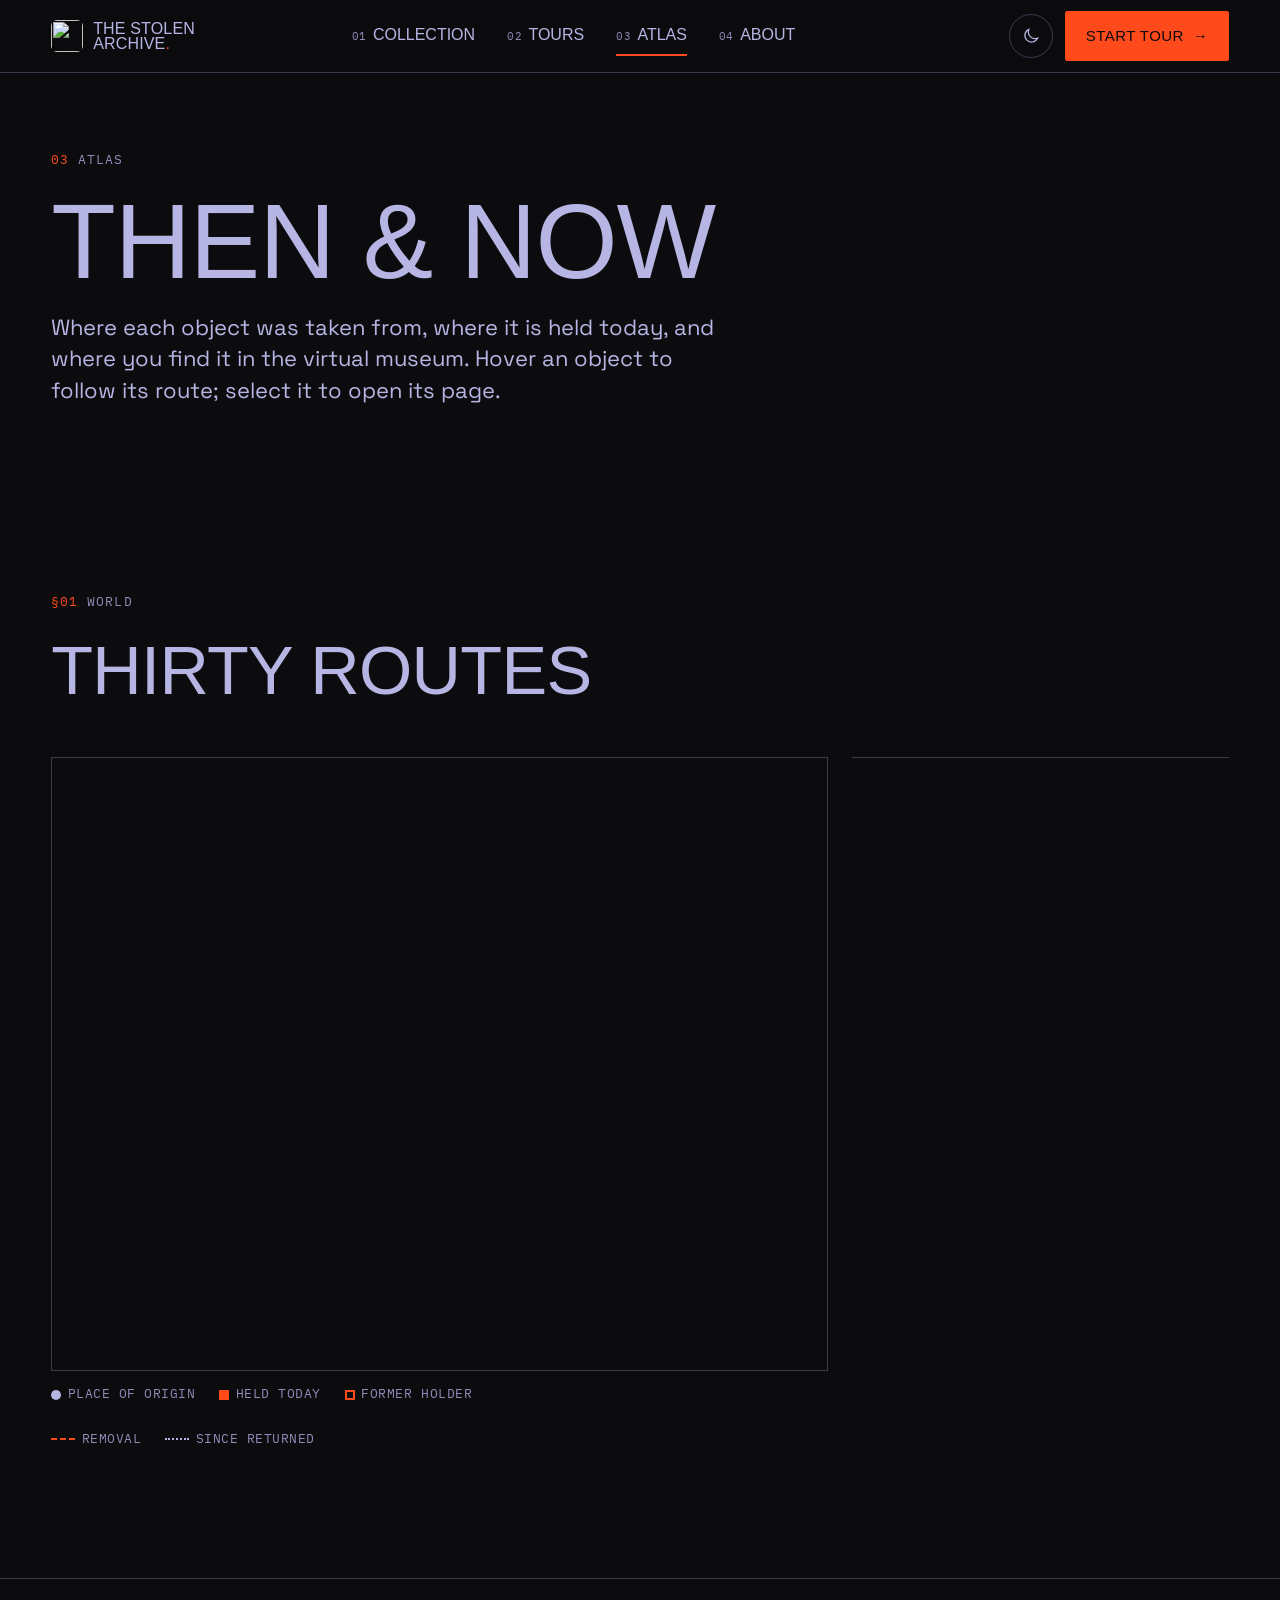
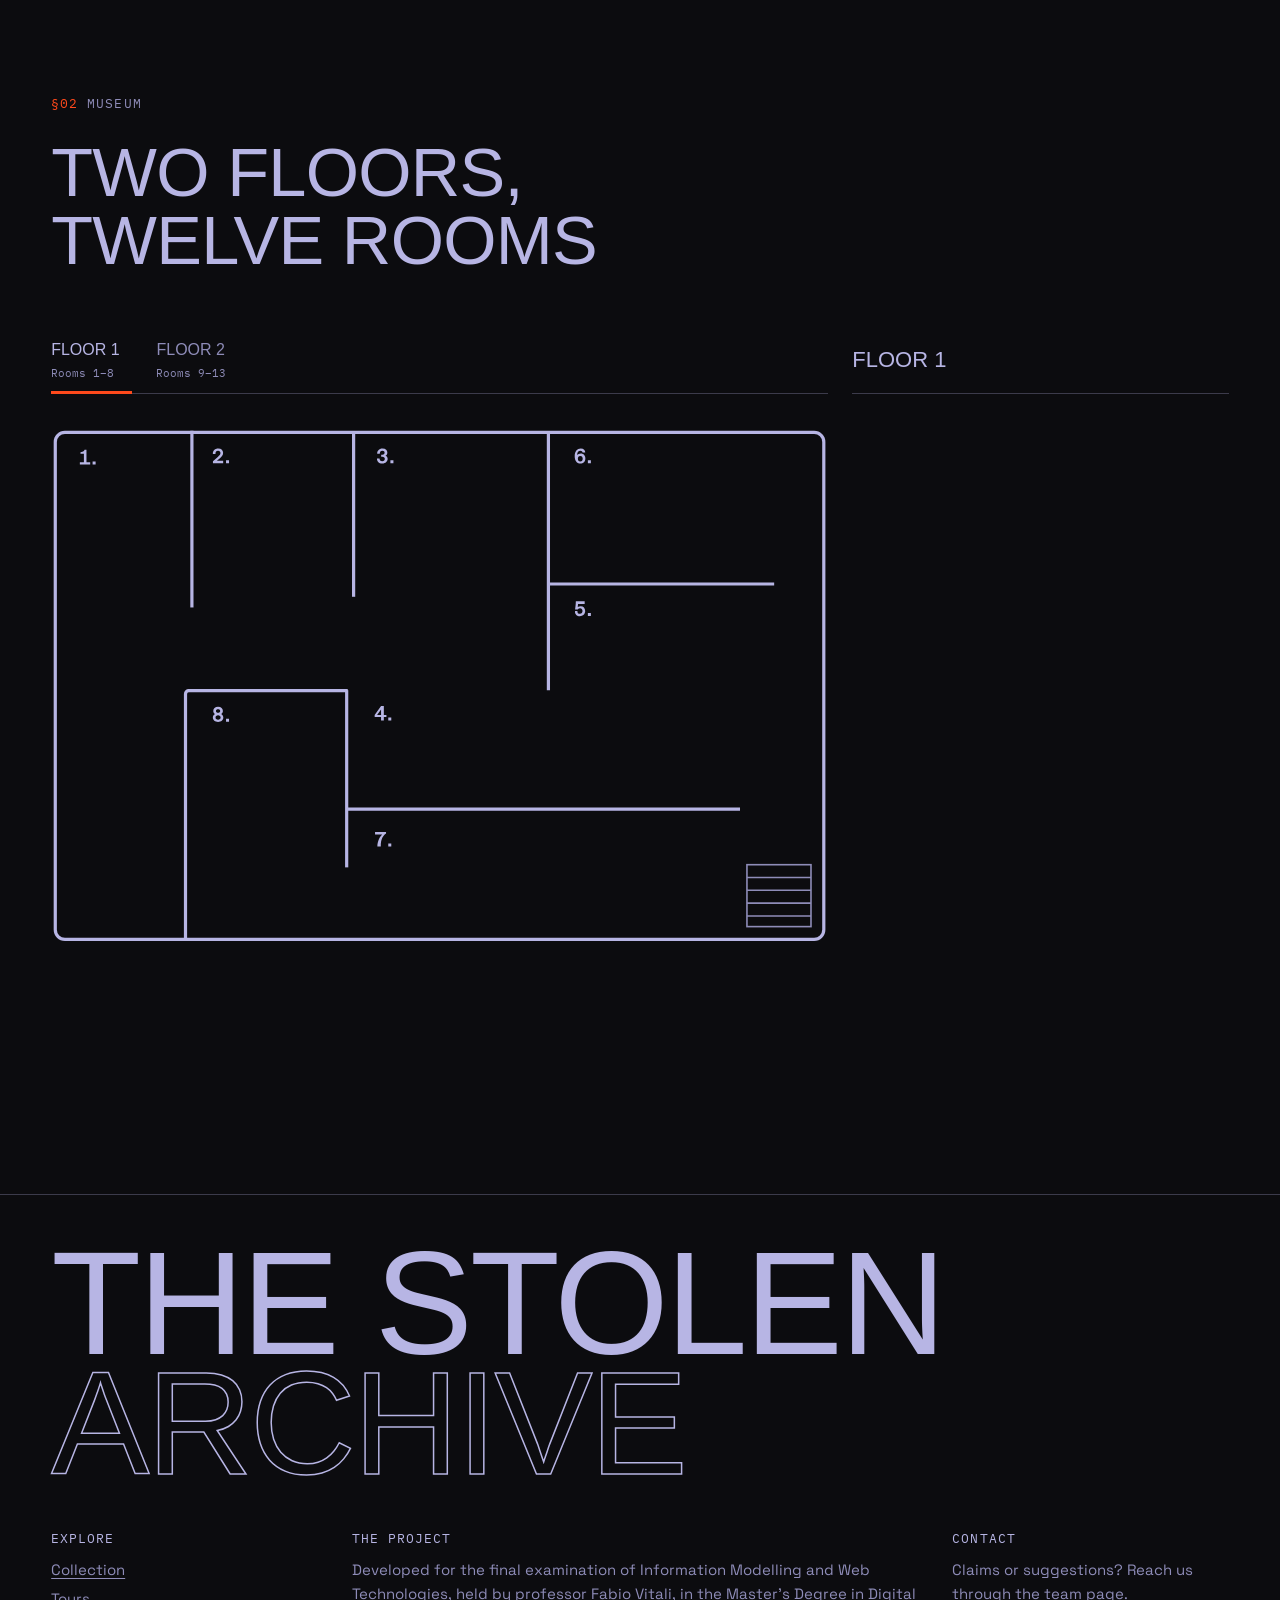
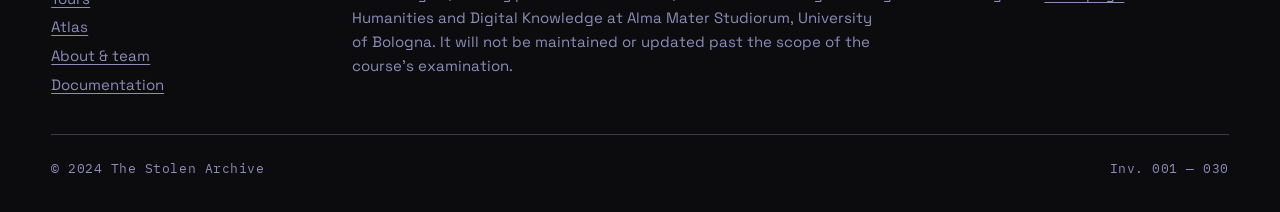
==== commit 6fca13ef: "Atlas: align the floor heading with the floor tabs; custom scrollbars - The room list's floor headin" ====
--- a/atlas.html
+++ b/atlas.html
@@ -126,7 +126,7 @@
                 </svg>
                 </div>
                 <div class="room-list-wrap">
-                    <p class="room-list__floor-label mono" id="room-list-floor" aria-live="polite">Floor 1</p>
+                    <p class="room-list__floor-label" id="room-list-floor" aria-live="polite">Floor 1</p>
                     <ol class="room-list" id="room-list" aria-label="Rooms on this floor and their objects"></ol>
                 </div>
             </div>
--- a/site.css
+++ b/site.css
@@ -102,6 +102,22 @@
 a:hover { color: var(--signal); }
 button { font: inherit; color: inherit; }
 ul, ol { margin: 0; padding: 0; }
+
+/* scrollbars: thin, in the theme colours. scrollbar-color covers Firefox and Chrome;
+   the ::-webkit rules cover Safari, where the thumb also turns vermilion on hover. */
+html {
+    --scroll-thumb: color-mix(in srgb, var(--fg) 30%, transparent);
+    --scroll-track: var(--bg);
+    scrollbar-width: thin;
+    scrollbar-color: var(--scroll-thumb) var(--scroll-track);
+}
+body * { scrollbar-width: thin; scrollbar-color: var(--scroll-thumb) transparent; }
+::-webkit-scrollbar { width: 10px; height: 10px; }
+::-webkit-scrollbar-track { background: transparent; }
+html::-webkit-scrollbar-track { background: var(--scroll-track); }
+::-webkit-scrollbar-thumb { background: var(--scroll-thumb); border: 3px solid transparent; border-radius: 10px; background-clip: padding-box; }
+::-webkit-scrollbar-thumb:hover, ::-webkit-scrollbar-thumb:active { background-color: var(--signal); }
+::-webkit-scrollbar-corner { background: transparent; }
 
 ::selection { background: var(--signal); color: var(--on-signal); }
 
@@ -1359,6 +1375,9 @@
 .atlas-origin.is-active { background: var(--signal); transform-origin: center; box-shadow: 0 0 0 4px color-mix(in srgb, var(--signal) 35%, transparent); }
 
 .atlas-museum__plan { grid-column: 1 / span 8; }
+/* the plan and the room list share two rows: the floor tabs with the floor heading, then the plan with its rooms */
+.atlas-museum__plan, .room-list-wrap { display: grid; grid-template-rows: subgrid; grid-row: span 2; row-gap: 0; }
+.atlas-museum .museum-map { border: 0; background: none; } /* the plan's outer wall is its frame */
 .floor-marker circle { fill: var(--bg); stroke: var(--fg); stroke-width: 2; transition: fill 0.2s ease, stroke 0.2s ease; }
 .floor-marker text { fill: var(--fg); font-family: var(--font-mono); font-size: 15px; text-anchor: middle; pointer-events: none; }
 a.is-active .floor-marker circle, a:hover .floor-marker circle, a:focus-visible .floor-marker circle { fill: var(--signal); stroke: var(--signal); }
@@ -1368,7 +1387,12 @@
 .room-list > li[hidden] { display: none; }
 .room-list > li { padding: 0.9rem 0; border-top: 1px solid var(--rule); }
 .room-list__floor-label { color: var(--signal); font-size: 0.75rem; letter-spacing: 0.08em; text-transform: uppercase; margin-bottom: 0.4rem; }
-.room-list-wrap .room-list__floor-label { margin: 0.2rem 0 0.6rem; }
+.room-list-wrap .room-list__floor-label {
+    display: flex; align-items: flex-end; margin: 0 0 1rem; padding-bottom: 1rem;
+    border-bottom: 1px solid var(--rule);
+    font-size: var(--step-1); font-family: var(--font-display); letter-spacing: 0; text-transform: uppercase; color: var(--fg);
+}
+.room-list > li:first-child { border-top: 0; padding-top: 0; }
 #floor-markers a[hidden] { display: none; }
 .room-list h3 { font-size: 1rem; text-transform: uppercase; margin-bottom: 0.5rem; }
 .room-list h3 .mono { color: var(--signal); margin-right: 0.3rem; }
@@ -1379,6 +1403,7 @@
 @media (max-width: 800px) {
     .atlas-world__map, .atlas-list, .atlas-museum__plan, .room-list-wrap { grid-column: 1 / -1; }
     .atlas-list, .room-list-wrap { margin-top: 2rem; max-height: none; }
+    .atlas-museum__plan, .room-list-wrap { display: block; grid-row: auto; }
 }
 
 /* long-form text (about, documentation) */
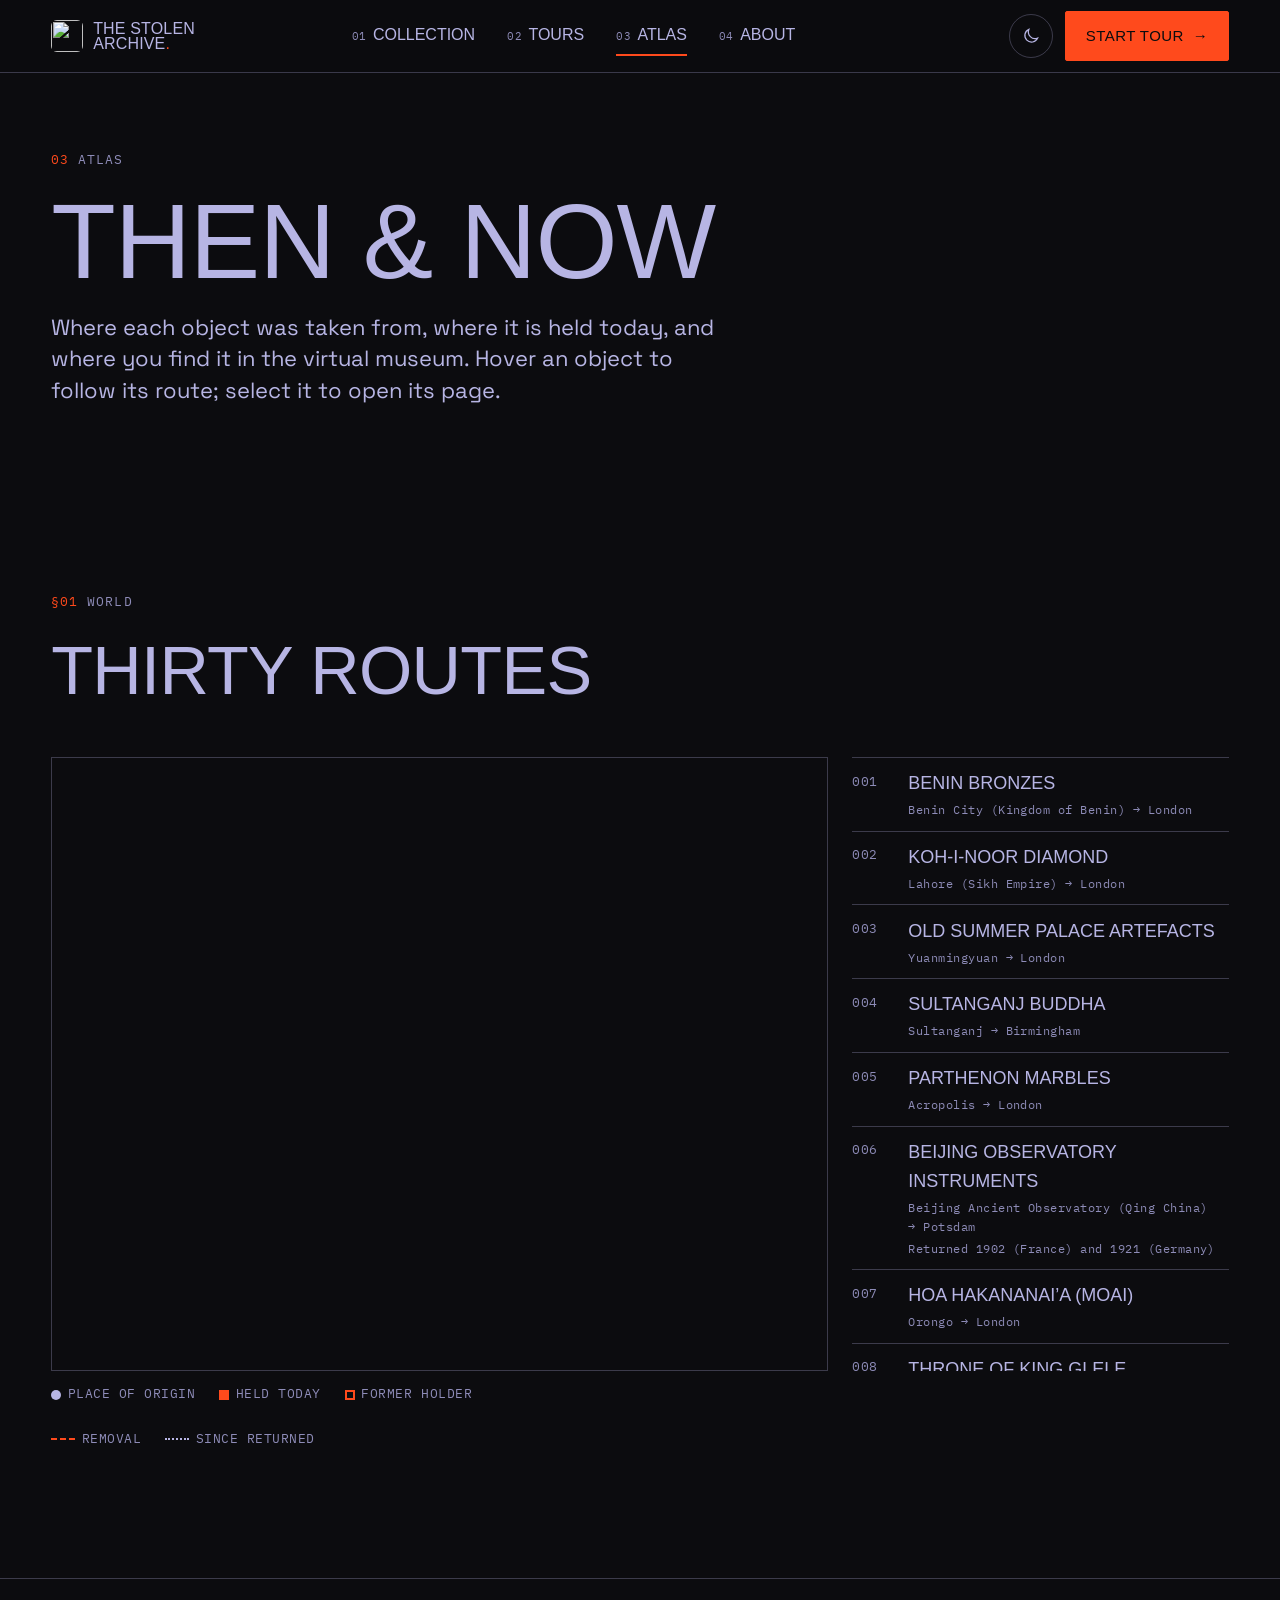
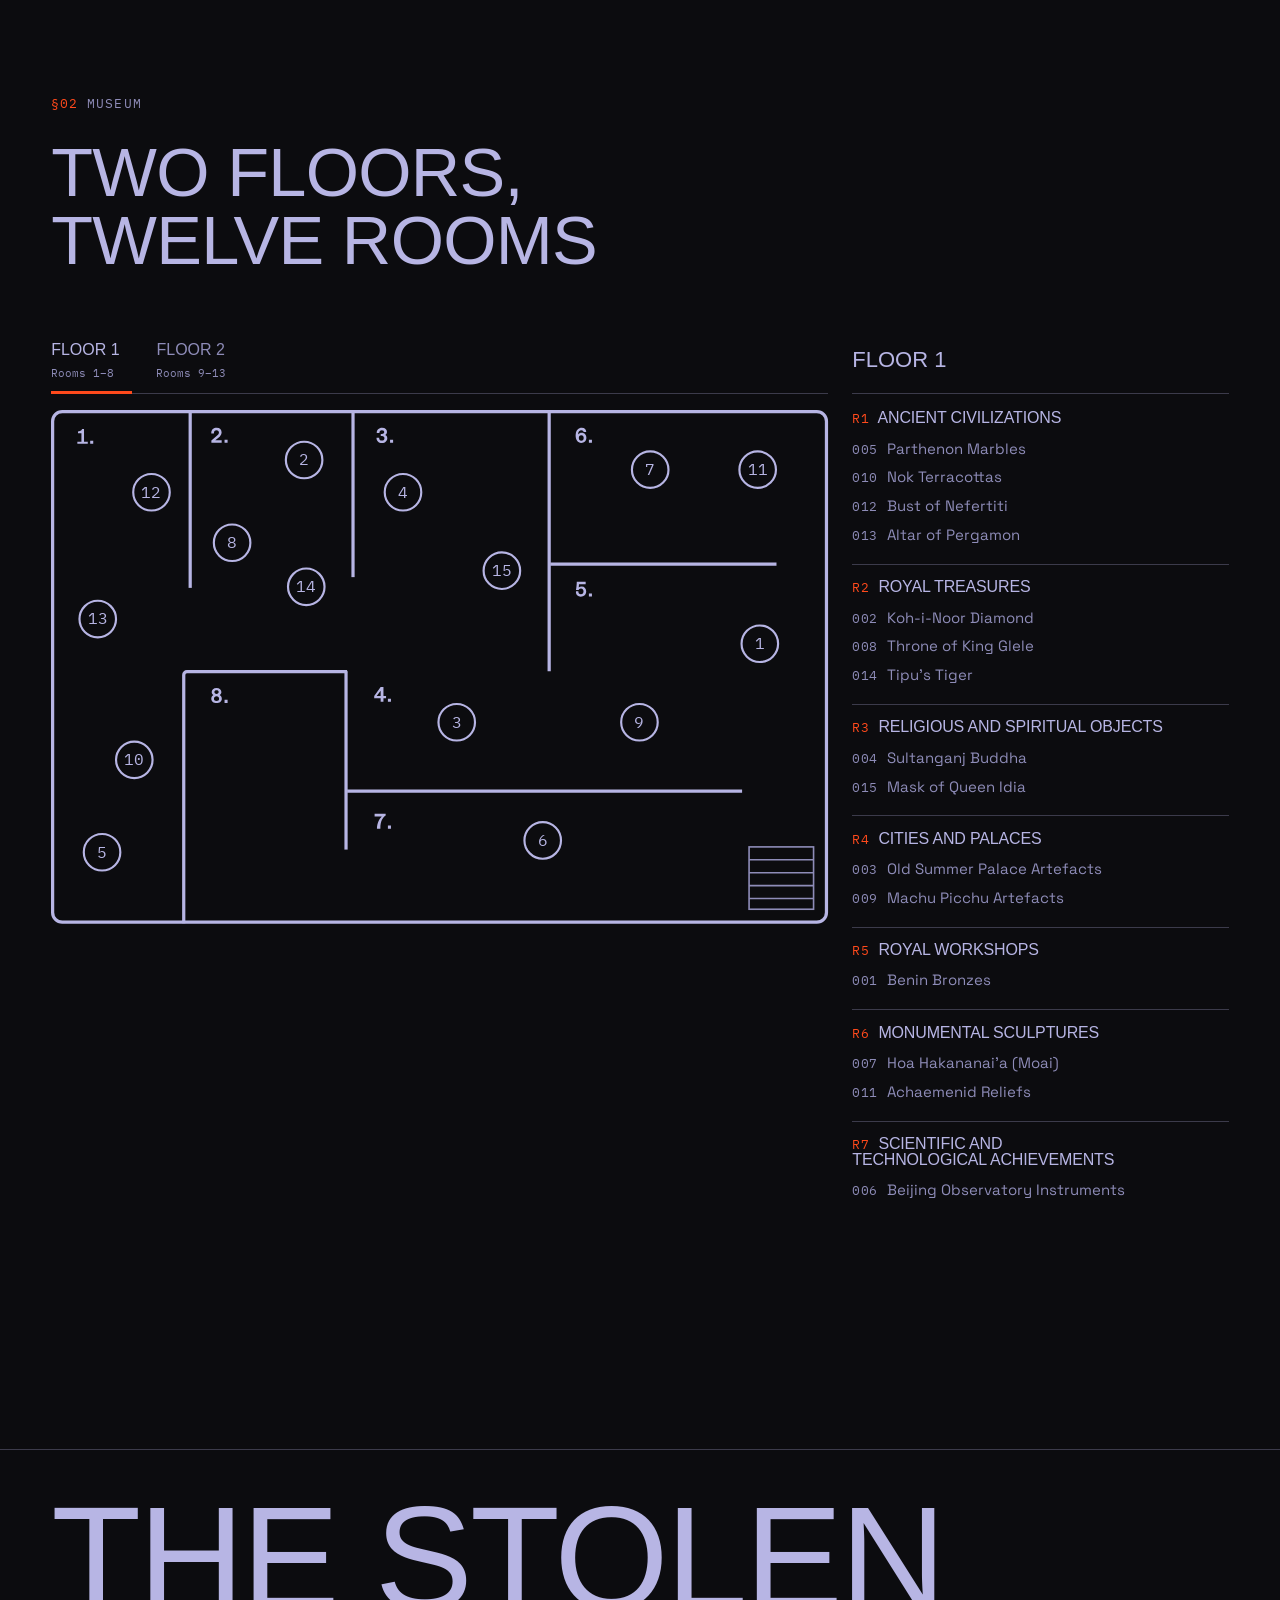
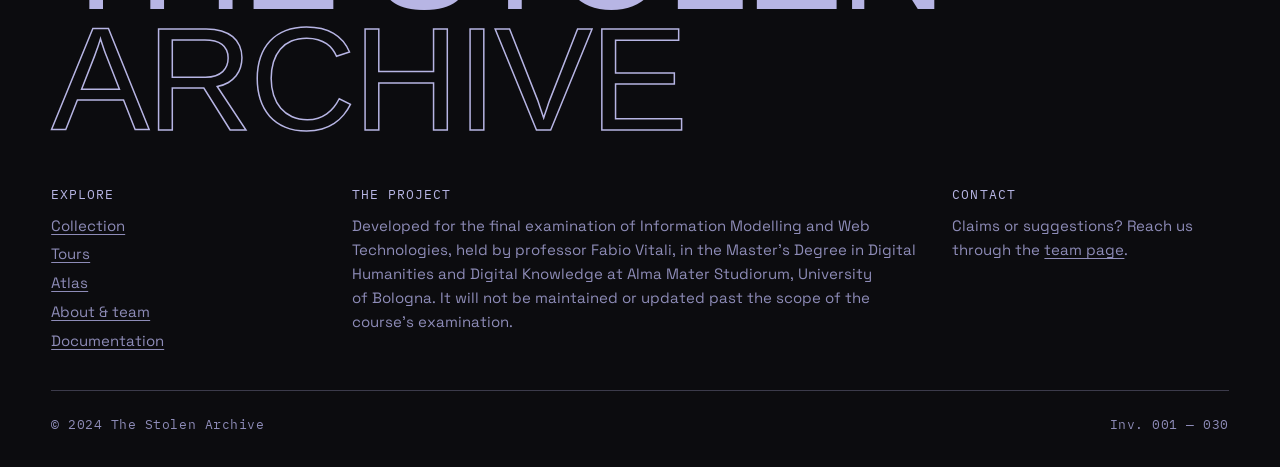
==== commit c3274ca1: "Object page: real 2D metadata graph, on-brand gallery controls, room panel - RDF graph: a d3 tree in" ====
--- a/atlas.html
+++ b/atlas.html
@@ -76,7 +76,7 @@
                     <button type="button" class="tab" role="tab" data-floor="1" aria-selected="true">Floor 1<small>Rooms 1–8</small></button>
                     <button type="button" class="tab" role="tab" data-floor="2" aria-selected="false" tabindex="-1">Floor 2<small>Rooms 9–13</small></button>
                 </div>
-                <svg id="floor-plan" class="museum-map" viewBox="60 96 728 518" role="img" aria-labelledby="floor-plan-title" xmlns="http://www.w3.org/2000/svg">
+                <svg id="floor-plan" class="museum-map" viewBox="62.5 115.5 723 478" role="img" aria-labelledby="floor-plan-title" xmlns="http://www.w3.org/2000/svg">
                     <title id="floor-plan-title">Museum floor plans with the thirty objects</title>
                     <!-- floor 1: rooms 1-8 (walls, room numbers, stairs) -->
                     <g class="museum-floor" data-floor="1">
--- a/site.css
+++ b/site.css
@@ -821,7 +821,8 @@
     height: min(72vh, 640px);
     max-height: none;
     object-fit: contain;
-    background: var(--bg-raised);
+    background: var(--bg); /* the page's own colour, so the photo sits on the page */
+    border: 1px solid var(--rule);
     border-radius: 9px;
 }
 .object-figure figcaption { margin-top: 0.6rem; color: var(--fg-muted); }
@@ -897,28 +898,36 @@
     gap: 1rem;
     margin-top: 0.75rem;
 }
-.object-gallery .mono { color: var(--fg-muted); min-width: 7ch; text-align: center; font-size: 0.8rem; }
-.object-gallery__nav { display: flex; align-items: center; gap: 0.25rem; flex-shrink: 0; }
-.gallery-step {
-    width: 2.25rem; height: 2.25rem;
-    display: grid; place-items: center;
-    border: 1px solid var(--rule); border-radius: var(--radius);
-    background: transparent; color: var(--fg);
-    font-family: var(--font-mono); cursor: pointer;
-    transition: background-color 0.2s ease, color 0.2s ease;
-}
-.gallery-step:hover, .gallery-step:focus-visible { background: var(--fg); color: var(--bg); }
-.gallery-step[hidden], .object-gallery__enlarge[hidden] { display: none; }
-.object-gallery__enlarge { margin-left: auto; flex-shrink: 0; }
-@media (max-width: 600px) {
-    .object-gallery { flex-wrap: wrap; }
-    .object-gallery__thumbs { order: 3; flex-basis: 100%; }
-}
 .object-credit { margin-top: 0.6rem; font-size: 0.75rem; line-height: 1.5; color: var(--fg-muted); }
 .object-credit[hidden] { display: none; }
 .object-credit a { color: inherit; }
 .object-credit em { display: block; font-style: normal; color: var(--fg); }
-.object-gallery__thumbs { display: flex; gap: 6px; list-style: none; overflow-x: auto; }
+.object-gallery__thumbs { display: flex; gap: 6px; margin-top: 0.75rem; list-style: none; overflow-x: auto; }
+.object-gallery__thumbs[hidden] { display: none; }
+/* the stage holds the 3D view or the photo; previous / next sit on its edges,
+   built from the round .icon-btn of the object bar; the counter and Enlarge mirror the 3D view's bar */
+.object-stage { position: relative; }
+.object-stage__step {
+    position: absolute; top: 50%; z-index: 2; translate: 0 -50%;
+    background: color-mix(in srgb, var(--bg) 72%, transparent); color: var(--fg);
+    backdrop-filter: blur(6px);
+}
+.object-stage__step--prev { left: 0.9rem; }
+.object-stage__step--next { right: 0.9rem; }
+.object-stage__step[hidden] { display: none; }
+.object-stage__step:active, .lightbox__step:active { scale: 0.96; }
+.object-stage__bar { position: absolute; left: 0; right: 0; bottom: 0; display: flex; align-items: center; justify-content: space-between; gap: 0.6rem; padding: 0.75rem; pointer-events: none; }
+.object-stage__bar > * { pointer-events: auto; }
+.object-stage__bar[hidden] { display: none; }
+.object-stage__bar .btn--small { background: color-mix(in srgb, var(--bg) 72%, transparent); }
+.object-stage__bar .btn--small:hover { background: var(--fg); }
+/* keep the 3D view's own controls clear of the arrows */
+.object-stage .viewer3d__bar { padding-inline: 0.75rem; }
+@media (max-width: 600px) {
+    .object-stage__step { width: 40px; height: 40px; font-size: 1.05rem; }
+    .object-stage__step--prev { left: 0.5rem; }
+    .object-stage__step--next { right: 0.5rem; }
+}
 .object-gallery__thumbs button {
     display: block;
     width: 84px;
@@ -1001,10 +1010,26 @@
 
 /* then & now */
 /* both columns share the same rows (title, controls, map, notes), so the two maps line up */
-.where__col { grid-column: span 6; display: grid; grid-template-rows: subgrid; grid-row: span 5; row-gap: 0; align-content: start; }
+.where__col { grid-column: span 6; display: grid; grid-template-rows: subgrid; grid-row: span 4; row-gap: 0; align-content: start; }
 .where__col h3 { font-size: var(--step-1); text-transform: uppercase; margin-bottom: 1.25rem; }
 .where__col p { margin-top: 1rem; color: var(--fg-muted); }
-.where__col .floor-switch, .where__legend { align-self: end; }
+.where__col .floor-switch, .where__legend, .where__floor { align-self: end; }
+.where__floor { margin: 0 0 1rem !important; padding-bottom: 0.7rem; font-family: var(--font-mono); font-size: 0.75rem; letter-spacing: 0.08em; text-transform: uppercase; color: var(--fg-muted) !important; }
+/* the object's room, under the plan */
+.museum-map-labels path.is-current { fill: var(--signal); }
+.room-card { margin-top: 1.75rem; }
+.where__col .room-card p { margin: 0; }
+.room-card__no { font-size: 0.75rem; letter-spacing: 0.08em; text-transform: uppercase; color: var(--signal) !important; }
+.room-card__name { margin: 0.35rem 0 0.8rem; font-family: var(--font-display); font-size: var(--step-2); line-height: 1; text-transform: uppercase; color: var(--fg); text-wrap: balance; }
+.where__col .room-card__text { max-width: 52ch; font-size: 1rem; line-height: 1.55; color: var(--fg); }
+.where__col .room-card .room-card__also { margin-top: 1.75rem; font-size: 0.7rem; letter-spacing: 0.08em; text-transform: uppercase; color: var(--fg-muted); }
+.room-card__objects { list-style: none; display: grid; grid-template-columns: repeat(auto-fill, minmax(8.5rem, 1fr)); gap: 0.9rem; margin-top: 0.7rem; }
+.room-card__objects a { display: grid; gap: 0.3rem; text-decoration: none; color: var(--fg); }
+.room-card__thumb { display: block; aspect-ratio: 4 / 3; overflow: hidden; border-radius: 4px; }
+.room-card__thumb img { width: 100%; height: 100%; object-fit: cover; }
+.room-card__objects .mono { font-size: 0.7rem; color: var(--fg-muted); }
+.room-card__title { font-size: 0.9rem; line-height: 1.3; transition: color 0.2s ease; }
+.room-card__objects a:hover .room-card__title, .room-card__objects a:focus-visible .room-card__title { color: var(--signal); }
 .where__legend { display: flex; gap: 1.5rem; margin: 0 0 1rem !important; padding-bottom: 0.7rem; font-size: 0.75rem; }
 .where__legend span { display: inline-flex; align-items: center; gap: 0.5rem; }
 .where__key { display: inline-block; width: 10px; height: 10px; }
@@ -1014,9 +1039,9 @@
 #geo-details { list-style: none; margin-top: 0.75rem; color: var(--fg-muted); }
 #geo-details[hidden] { display: none; }
 #geo-details li { padding: 0.4rem 0; border-top: 1px solid var(--rule); }
-.museum-map { display: block; width: 100%; height: auto; aspect-ratio: 728 / 518; border: 1px solid var(--rule); border-radius: 9px; background: var(--bg); }
-/* same proportions as the floor plan beside it (viewBox 728 x 518) */
-.geo-map { display: block; width: 100%; height: auto; aspect-ratio: 728 / 518; border: 1px solid var(--rule); border-radius: 9px; background: var(--bg); }
+.museum-map { display: block; width: 100%; height: auto; aspect-ratio: 723 / 478; overflow: visible; }
+/* same proportions as the floor plan beside it, cropped to its outer wall (viewBox 723 x 478) */
+.geo-map { display: block; width: 100%; height: auto; aspect-ratio: 723 / 478; border: 1px solid var(--rule); border-radius: 9px; background: var(--bg); }
 .geo-map-land { fill: var(--fg); fill-opacity: 0.22; stroke: var(--fg); stroke-opacity: 0.55; stroke-width: 0.6; vector-effect: non-scaling-stroke; }
 .geo-map-arc { fill: none; stroke: var(--signal); stroke-width: 2; stroke-dasharray: 6 6; vector-effect: non-scaling-stroke; animation: arc-flow 40s linear infinite; }
 .geo-map-from circle { fill: var(--fg); stroke: var(--bg); stroke-width: 3; }
@@ -1038,53 +1063,61 @@
 }
 
 /* metadata */
-.data__graph { grid-column: 1 / span 7; }
+.data__graph { grid-column: 1 / -1; }
 .data__graph img { width: 100%; background: #fff; border: 1px solid var(--rule); cursor: zoom-in; }
 /* 2D metadata diagram (graph2d.js): object -> groups -> values -> their own statements */
-.graph2d__legend { display: flex; flex-wrap: wrap; align-items: center; gap: 0.35rem; margin: 0 0 0.75rem; font-size: 0.75rem; color: var(--fg-muted); }
-.graph2d__legend .k { display: inline-block; width: 9px; height: 9px; border-radius: 50%; background: var(--fg); margin-left: 0.6rem; }
-.graph2d__legend .k--root { background: var(--signal); margin-left: 0; }
-.graph2d__legend .k--lit { border-radius: 1px; background: transparent; border: 1px dashed var(--fg-muted); }
+.graph2d__head { display: flex; flex-wrap: wrap; align-items: center; justify-content: space-between; gap: 0.75rem; margin-bottom: 0.75rem; }
+.graph2d__legend { display: flex; flex-wrap: wrap; align-items: center; gap: 0.35rem; margin: 0; font-size: 0.75rem; color: var(--fg-muted); }
+.graph2d__legend .k { display: inline-block; width: 9px; height: 9px; border-radius: 50%; background: var(--fg); margin-left: 0.7rem; }
+.graph2d__legend .k--root { background: var(--signal); margin-left: 0; border-radius: 2px; }
+.graph2d__legend .k--group { border-radius: 1.5px; background: var(--bg); border: 1.5px solid var(--fg); }
+.graph2d__legend .k--lit { width: 7px; height: 7px; background: transparent; border: 1.5px solid var(--fg-muted); }
+/* the graph: an SVG tree drawn at 1 unit = 1px, scrolling sideways when wider than its box */
 .graph2d {
-    padding: clamp(1rem, 2.5vw, 1.75rem);
+    position: relative;
+    overflow-x: auto; overscroll-behavior-x: contain;
     border: 1px solid var(--rule); border-radius: 9px;
-    background: color-mix(in srgb, var(--bg-raised) 55%, var(--bg));
+    background: radial-gradient(ellipse at 15% 50%, var(--bg-raised), var(--bg) 70%);
     transition: opacity 0.2s ease;
 }
 .graph2d.is-loading { opacity: 0.4; }
-/* the object on top, a spine running down, one branch per group */
-.g2-root { position: relative; display: inline-block; max-width: 100%; padding: 0.8rem 1rem; border: 1px solid var(--signal); border-radius: 6px; background: var(--bg); line-height: 1.25; }
-.g2-root strong { display: block; font-family: var(--font-display); font-weight: 500; font-size: 1.1rem; color: var(--fg); }
-.g2-root__kind { display: block; margin-bottom: 0.3rem; font-size: 0.65rem; text-transform: uppercase; letter-spacing: 0.08em; color: var(--signal); }
-.graph2d .g2-groups { list-style: none; margin: 0 0 0 1.25rem; padding: 0.5rem 0 0; border-left: 1px solid var(--signal); }
-.g2-group { position: relative; display: grid; grid-template-columns: 7rem 1fr; gap: 0.75rem; padding: 0.7rem 0 0.7rem 1.4rem; }
-.g2-group + .g2-group { border-top: 1px solid var(--rule); }
-.g2-group::before { content: ""; position: absolute; left: 0; top: 1.3rem; width: 1rem; border-top: 1px solid var(--signal); }
-/* the spine ends at the last group */
-.g2-group:last-child::after { content: ""; position: absolute; left: -1px; top: calc(1.3rem + 1px); bottom: 0; border-left: 1px solid color-mix(in srgb, var(--bg-raised) 55%, var(--bg)); }
-.g2-group__name { margin: 0.55rem 0 0; font-size: 0.7rem; font-weight: 400; text-transform: uppercase; letter-spacing: 0.08em; color: var(--fg-muted); }
-.graph2d .g2-values, .graph2d .g2-children { list-style: none; margin: 0; padding: 0; display: flex; flex-wrap: wrap; gap: 0.4rem; font-size: inherit; color: inherit; }
-.g2-children[hidden] { display: none; }
-.g2-branch:has(> button[aria-expanded="true"]) { flex-basis: 100%; }
-.graph2d .g2-children { margin: 0.45rem 0 0.2rem 0.8rem; padding: 0.15rem 0 0.15rem 0.8rem; border-left: 1px dashed var(--rule); }
-.g2-chip {
-    display: inline-flex; flex-direction: column; align-items: flex-start; max-width: 100%;
-    padding: 0.35rem 0.6rem; border: 1px solid color-mix(in srgb, var(--fg) 35%, transparent); border-radius: 6px;
-    background: var(--bg); color: var(--fg); font: inherit; font-size: 0.875rem; line-height: 1.3; text-align: left;
-}
-.g2-chip__prop { font-size: 0.65rem; letter-spacing: 0.04em; color: var(--fg-muted); }
-.g2-chip__label { overflow-wrap: anywhere; }
-.g2-chip--literal { border-style: dashed; border-color: var(--rule); background: transparent; color: var(--fg-muted); }
-button.g2-chip { cursor: pointer; transition: border-color 0.2s ease; }
-button.g2-chip:hover, button.g2-chip:focus-visible, button.g2-chip[aria-expanded="true"] { border-color: var(--signal); }
-.g2-chip__more { margin-top: 0.15rem; font-size: 0.65rem; color: var(--signal); }
-button.g2-chip[aria-expanded="true"] .g2-chip__more { visibility: hidden; }
+.graph2d > p { padding: 1.5rem; color: var(--fg-muted); }
+.g2-svg { display: block; }
+.g2-link { fill: none; stroke: color-mix(in srgb, var(--fg) 26%, transparent); stroke-width: 1.25; transition: stroke 0.2s ease, opacity 0.2s ease; }
+.g2-svg.is-tracing .g2-link:not(.is-traced) { opacity: 0.35; }
+.g2-link.is-traced { stroke: var(--signal); stroke-width: 1.75; }
+.g2-root-box { fill: var(--bg); stroke: var(--signal); stroke-width: 1.5; }
+.g2-root-kind { fill: var(--signal); font-family: var(--font-mono); font-size: 10px; letter-spacing: 0.08em; text-transform: uppercase; }
+.g2-root-label { fill: var(--fg); font-family: var(--font-display); font-size: 16px; font-weight: 500; }
+.g2-node--group .g2-dot { fill: var(--bg); stroke: var(--fg); stroke-width: 1.5; }
+.g2-group-label { fill: var(--fg-muted); font-family: var(--font-mono); font-size: 11px; letter-spacing: 0.08em; text-transform: uppercase; }
+.g2-node--resource .g2-dot { fill: var(--fg); }
+.g2-node--literal .g2-dot { fill: var(--bg); stroke: var(--fg-muted); stroke-width: 1.5; }
+.g2-ring { fill: none; stroke: color-mix(in srgb, var(--fg) 45%, transparent); stroke-width: 1; stroke-dasharray: 2 2.5; transition: stroke 0.2s ease; }
+.g2-label { font-size: 13.5px; }
+/* a halo in the background colour keeps text readable where links pass near it */
+.g2-label, .g2-group-label { paint-order: stroke; stroke: var(--bg); stroke-width: 4px; stroke-linejoin: round; }
+.g2-prop { fill: var(--fg-muted); font-family: var(--font-mono); font-size: 10.5px; letter-spacing: 0.02em; }
+.g2-value { fill: var(--fg); font-family: var(--font-text); }
+.g2-node--literal .g2-value { fill: color-mix(in srgb, var(--fg) 72%, var(--bg)); }
+.g2-more { fill: var(--signal); font-family: var(--font-mono); font-size: 10.5px; }
+.g2-node[role="button"] { cursor: pointer; outline: none; }
+.g2-node[role="button"]:hover .g2-ring, .g2-node[role="button"]:focus-visible .g2-ring { stroke: var(--signal); stroke-dasharray: none; }
+.g2-node[role="button"]:focus-visible .g2-value { text-decoration: underline; text-decoration-color: var(--signal); }
+.g2-node.is-open .g2-dot { fill: var(--signal); }
+.g2-node.is-open .g2-ring { stroke: var(--signal); stroke-dasharray: none; }
+.g2-node.is-open .g2-more { visibility: hidden; }
+.g2-node.is-traced .g2-dot { fill: var(--signal); }
+.g2-node--group.is-traced .g2-dot { stroke: var(--signal); }
+.g2-note {
+    position: absolute; z-index: 3; width: min(30rem, calc(100% - 24px));
+    padding: 0.9rem 1rem 1rem; border: 1px solid color-mix(in srgb, var(--fg) 30%, transparent); border-radius: 9px;
+    background: var(--bg); box-shadow: 0 12px 32px rgba(0, 0, 0, 0.35);
+}
+.g2-note__head { display: flex; align-items: center; justify-content: space-between; gap: 1rem; margin-bottom: 0.6rem; }
+.g2-note__head .mono { margin: 0; font-size: 0.7rem; text-transform: uppercase; letter-spacing: 0.08em; color: var(--signal); }
+.g2-note__text { margin: 0; max-height: 18rem; overflow-y: auto; font-size: 0.95rem; line-height: 1.55; color: var(--fg); }
 .graph2d__links { margin-top: 0.75rem; font-size: 0.9rem; color: var(--fg-muted); }
-@media (max-width: 600px) {
-    .g2-group { grid-template-columns: 1fr; gap: 0.3rem; }
-    .g2-group__name { margin-top: 0; }
-    .g2-group::before { top: 1.25rem; }
-}
 /* the old 3D graph styles below are kept for the statement list */
 .graph3d { position: relative; border: 1px solid var(--rule); border-radius: 9px; overflow: hidden;
     background: radial-gradient(ellipse at 50% 45%, var(--bg-raised), var(--bg) 72%); }
@@ -1121,7 +1154,7 @@
 .graph3d__list li .mono { color: var(--signal); font-size: 0.75rem; margin: 0 0.25rem; }
 .graph3d__links { margin-top: 0.75rem; font-size: 0.9rem; color: var(--fg-muted); }
 .data__graph ol { padding-left: 1.2rem; margin: 1.25rem 0; color: var(--fg-muted); font-size: 1rem; }
-.data__table { grid-column: 8 / span 5; min-width: 0; }
+.data__table { grid-column: 1 / span 8; min-width: 0; margin-top: 3.5rem; }
 .data__table h3, .data__graph h3 { font-size: var(--step-1); text-transform: uppercase; margin-bottom: 1.25rem; }
 .data__table table { width: 100%; border-collapse: collapse; table-layout: fixed; font-size: 0.9375rem; }
 .data__table th {
@@ -1191,22 +1224,14 @@
     transform: translate(-50%, -50%);
     cursor: zoom-in; touch-action: none; user-select: none;
 }
-.lightbox__step {
-    position: absolute; top: 50%; z-index: 2; transform: translateY(-50%);
-    width: 3rem; height: 3rem;
-    display: grid; place-items: center;
-    border: 1px solid rgba(236, 236, 242, 0.35); border-radius: var(--radius);
-    background: rgba(11, 11, 14, 0.6); color: #ECECF2;
-    font-family: var(--font-mono); font-size: 1.1rem; cursor: pointer;
-    transition: background-color 0.2s ease, color 0.2s ease, border-color 0.2s ease;
-}
-.lightbox__step:hover, .lightbox__step:focus-visible { background: #ECECF2; color: #0B0B0E; border-color: #ECECF2; }
+.lightbox__step { position: absolute; top: 50%; z-index: 2; translate: 0 -50%; border-color: rgba(236, 236, 242, 0.6); color: #ECECF2; background: rgba(11, 11, 14, 0.6); }
+.lightbox__step:hover:not(:disabled), .lightbox__step:focus-visible { background: #ECECF2; color: #0B0B0E; }
 .lightbox__step[hidden] { display: none; }
 .lightbox__step--prev { left: clamp(0.5rem, 2vw, 1.5rem); }
 .lightbox__step--next { right: clamp(0.5rem, 2vw, 1.5rem); }
 @media (max-width: 600px) {
     #expandedImg { max-width: 100vw; max-height: calc(100vh - 10rem); }
-    .lightbox__step { top: auto; bottom: 1.25rem; transform: none; }
+    .lightbox__step { top: auto; bottom: 1.25rem; translate: none; }
 }
 
 /* ---------- 8. Other pages ---------- */
@@ -1377,7 +1402,6 @@
 .atlas-museum__plan { grid-column: 1 / span 8; }
 /* the plan and the room list share two rows: the floor tabs with the floor heading, then the plan with its rooms */
 .atlas-museum__plan, .room-list-wrap { display: grid; grid-template-rows: subgrid; grid-row: span 2; row-gap: 0; }
-.atlas-museum .museum-map { border: 0; background: none; } /* the plan's outer wall is its frame */
 .floor-marker circle { fill: var(--bg); stroke: var(--fg); stroke-width: 2; transition: fill 0.2s ease, stroke 0.2s ease; }
 .floor-marker text { fill: var(--fg); font-family: var(--font-mono); font-size: 15px; text-anchor: middle; pointer-events: none; }
 a.is-active .floor-marker circle, a:hover .floor-marker circle, a:focus-visible .floor-marker circle { fill: var(--signal); stroke: var(--signal); }
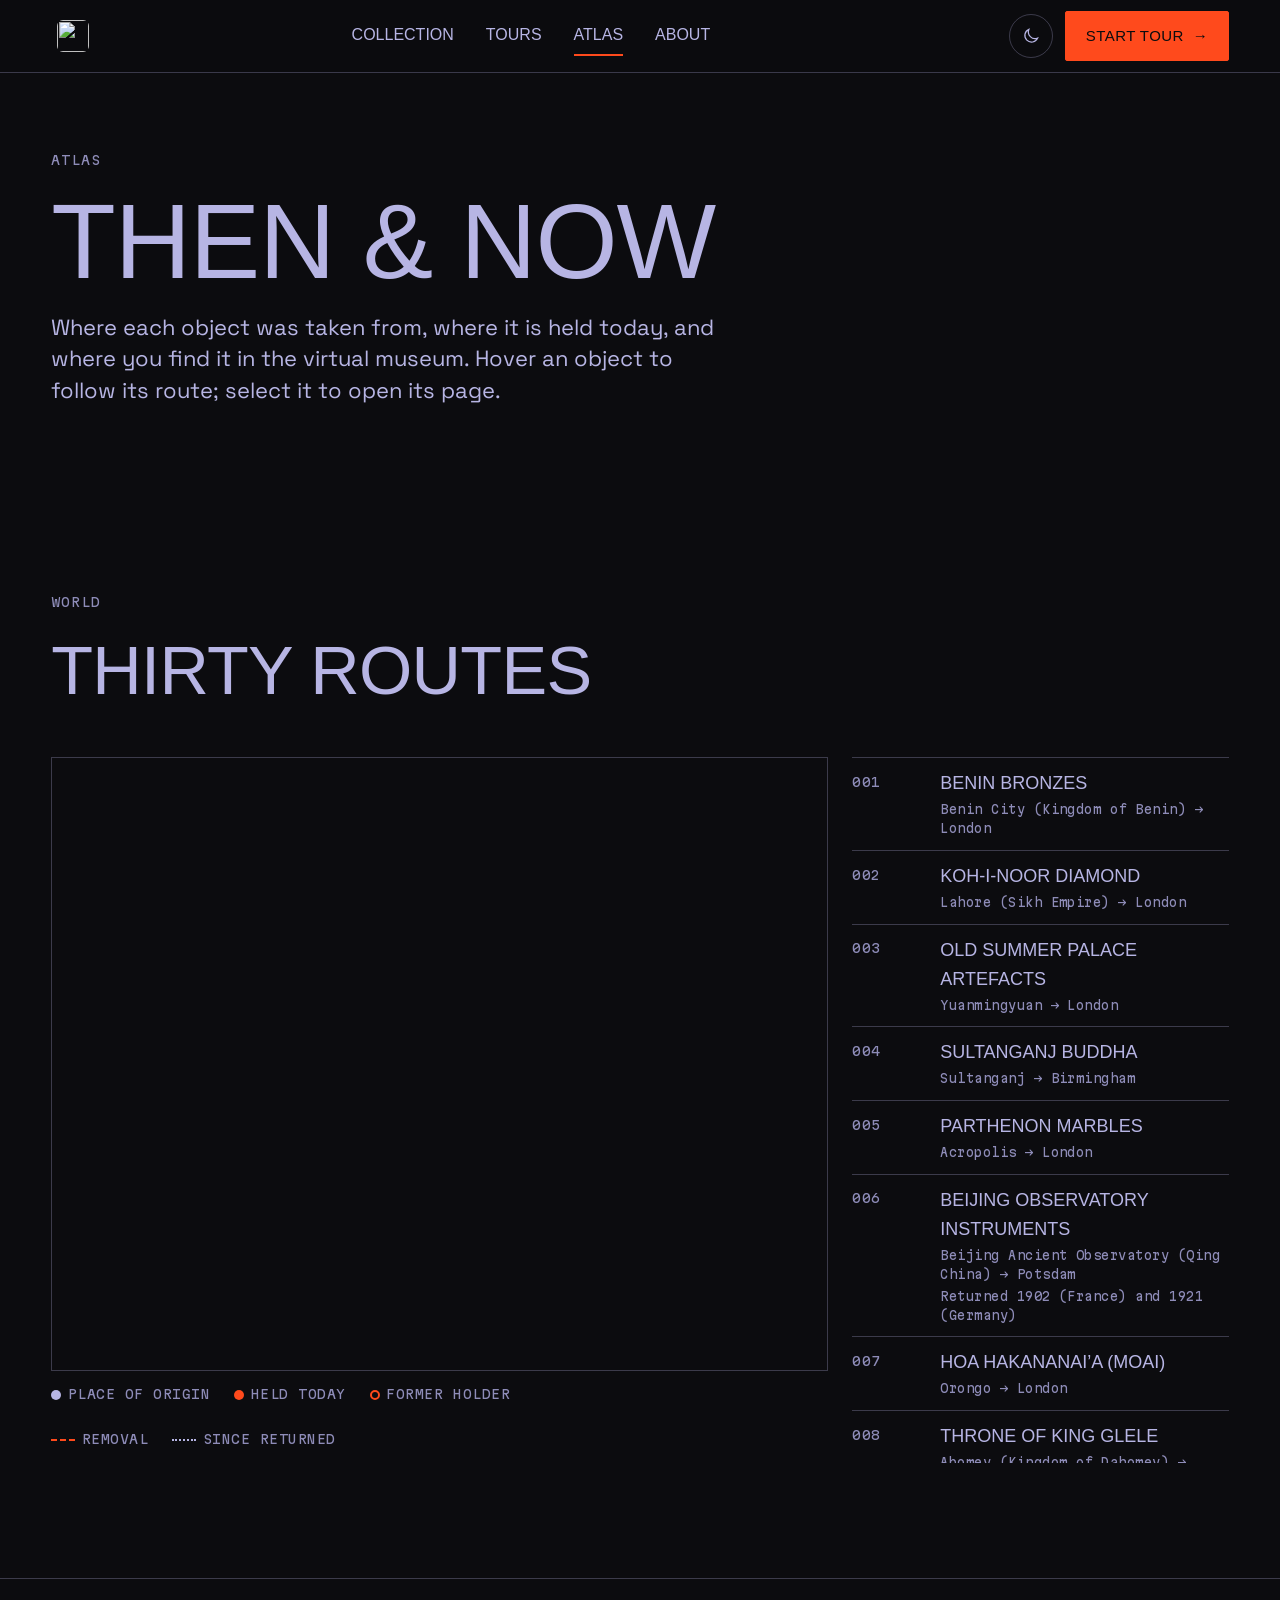
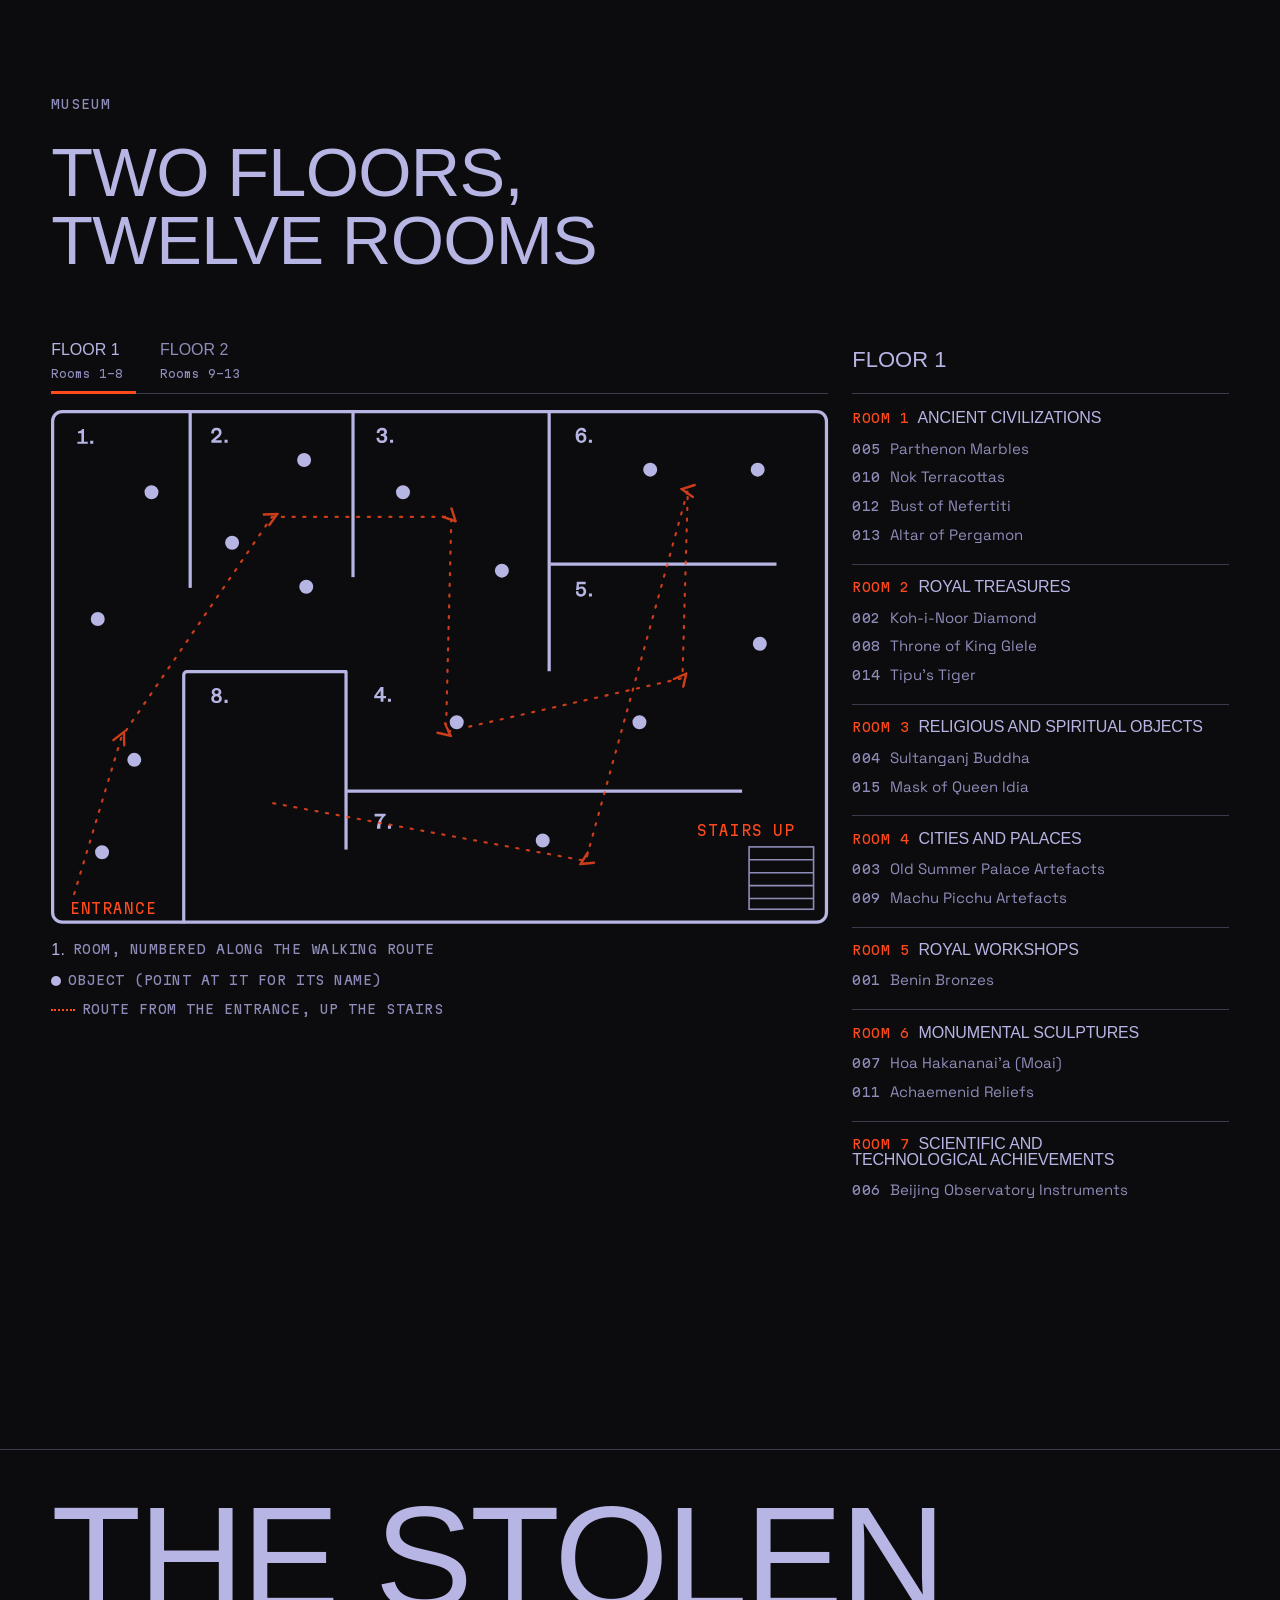
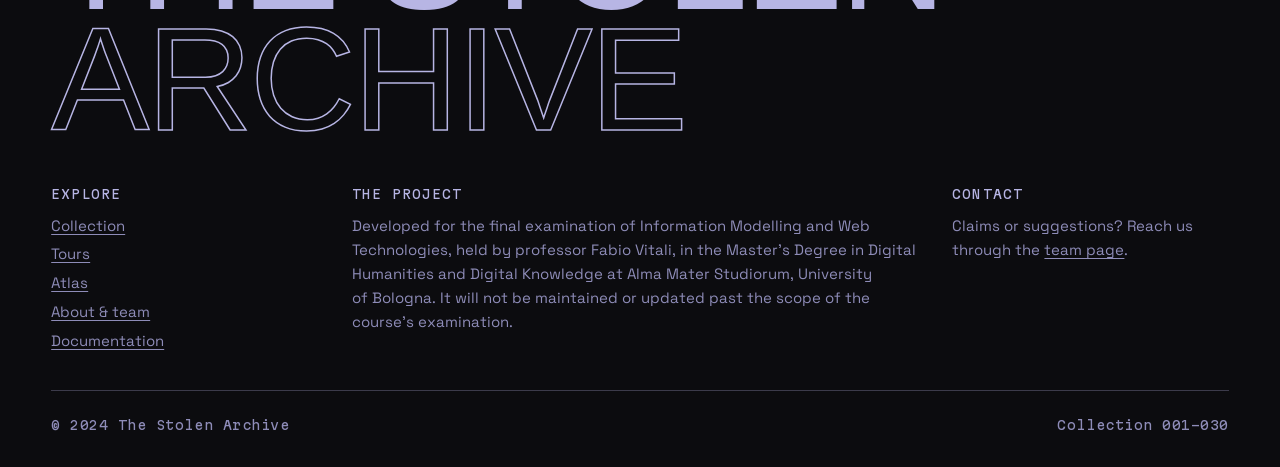
==== commit cf11f914: "Usability fixes, wax seals, museum wording and one numbering system Keeps the original design. The o" ====
--- a/atlas.html
+++ b/atlas.html
@@ -18,7 +18,7 @@
     <!-- HEADER: same on every page, set aria-current on the current link -->
     <header class="site-header">
         <div class="site-header__inner grid">
-            <a class="wordmark" href="index.html"><img class="wordmark__icon" src="images/favicon.svg" alt="" width="32" height="32"><span class="wordmark__text">The Stolen<br>Archive<span>.</span></span></a>
+            <a class="wordmark" href="index.html" aria-label="The Stolen Archive, home"><img class="wordmark__icon" src="images/favicon.svg" alt="" width="32" height="32"></a>
             <nav class="site-nav" aria-label="Main">
                 <button class="nav-toggle" type="button" aria-expanded="false" aria-controls="nav-links">Menu</button>
                 <ul class="site-nav__links" id="nav-links">
@@ -76,6 +76,7 @@
                     <button type="button" class="tab" role="tab" data-floor="1" aria-selected="true">Floor 1<small>Rooms 1–8</small></button>
                     <button type="button" class="tab" role="tab" data-floor="2" aria-selected="false" tabindex="-1">Floor 2<small>Rooms 9–13</small></button>
                 </div>
+                <div class="floor-plan-wrap">
                 <svg id="floor-plan" class="museum-map" viewBox="62.5 115.5 723 478" role="img" aria-labelledby="floor-plan-title" xmlns="http://www.w3.org/2000/svg">
                     <title id="floor-plan-title">Museum floor plans with the thirty objects</title>
                     <!-- floor 1: rooms 1-8 (walls, room numbers, stairs) -->
@@ -101,6 +102,13 @@
                             <path data-room="5" d="M553.464 283.001H550.959C551.384 280.314 551.626 278.294 551.687 275.284L559.969 275.264V277.688H553.747L553.505 280.536C554.191 280.051 555.06 279.769 556.252 279.769C558.817 279.769 560.453 281.667 560.453 284.354C560.453 287.081 558.393 289.202 555.403 289.202C552.919 289.202 550.454 287.263 550.959 284.213H553.181C553.02 286.01 553.989 286.98 555.525 286.98C557.1 286.98 557.949 285.788 557.949 284.374C557.949 282.96 557.262 281.647 555.565 281.647C554.272 281.647 553.626 282.455 553.464 283.001ZM562.968 286.172H565.796V289H562.968V286.172Z"/>
                             <path data-room="6" d="M560.635 141.354C560.635 144.081 558.777 146.202 555.828 146.202C552.636 146.202 550.616 143.475 550.616 139.334C550.616 134.789 552.899 132.062 556.312 132.062C559.1 132.062 560.514 134.001 560.514 135.92H558.09C557.969 135.274 557.565 134.264 555.908 134.264C554.151 134.264 553.02 135.476 552.899 138.243C553.686 137.314 554.717 136.647 556.434 136.647C558.999 136.647 560.635 138.667 560.635 141.354ZM555.868 139.011C554.252 139.011 553.606 140.203 553.606 141.617C553.606 143.031 554.252 144.222 555.868 144.222C557.484 144.222 558.13 143.031 558.13 141.617C558.13 140.203 557.484 139.011 555.868 139.011ZM562.968 143.172H565.796V146H562.968V143.172Z"/>
                         </g>
+                        <!-- the walking route (rooms are numbered along it, through the doors) -->
+                        <g class="museum-map-route" aria-hidden="true">
+                            <defs><marker id="route-arrow-a" viewBox="0 0 10 10" refX="5" refY="5" markerWidth="7" markerHeight="7" orient="auto"><path d="M1 1L9 5L1 9" /></marker></defs>
+                            <path marker-mid="url(#route-arrow-a)" d="M84 566L128 420L268 215L435 215L430 415L650 365L655 190L560 535L262 480"/>
+                            <text class="museum-map-route__label" x="80" y="584">Entrance</text>
+                            <text class="museum-map-route__label" x="664" y="512">Stairs up</text>
+                        </g>
                         <g class="museum-map-stairs" aria-hidden="true"><rect x="712" y="522" width="60" height="58"/><path d="M712 534H772M712 546H772M712 558H772M712 570H772"/></g>
                     </g>
                     <!-- floor 2: rooms 9-13 -->
@@ -113,17 +121,23 @@
                             <path d="M300 330H400M440 330H640M680 330H784"/>
                         </g>
                         <g class="museum-map-labels museum-map-labels--text">
-                            <text data-room="9" x="86" y="147">9.</text>
-                            <text data-room="10" x="322" y="147">10.</text>
-                            <text data-room="11" x="582" y="147">11.</text>
-                            <text data-room="12" x="86" y="430">12.</text>
-                            <text data-room="13" x="322" y="360">13.</text>
+                            <text data-room="11" x="86" y="147">11.</text>
+                            <text data-room="12" x="322" y="147">12.</text>
+                            <text data-room="13" x="582" y="147">13.</text>
+                            <text data-room="10" x="86" y="430">10.</text>
+                            <text data-room="9" x="322" y="360">9.</text>
+                        </g>
+                        <g class="museum-map-route" aria-hidden="true">
+                            <path marker-mid="url(#route-arrow-a)" d="M742 551L560 470L180 500L180 260L430 225L670 225"/>
+                            <text class="museum-map-route__label" x="640" y="512">Stairs down</text>
                         </g>
                         <g class="museum-map-stairs" aria-hidden="true"><rect x="712" y="522" width="60" height="58"/><path d="M712 534H772M712 546H772M712 558H772M712 570H772"/></g>
                     </g>
-                    <!-- numbered markers, added by atlas.js from inventory.js -->
+                    <!-- one dot per object, added by atlas.js from inventory.js -->
                     <g id="floor-markers"></g>
                 </svg>
+                <p class="atlas__legend mono floor-legend"><span><b class="legend-room">1.</b>Room, numbered along the walking route</span><span><span class="legend-dot"></span>Object (point at it for its name)</span><span><span class="legend-line legend-line--route"></span>Route from the entrance, up the stairs</span></p>
+                </div>
                 </div>
                 <div class="room-list-wrap">
                     <p class="room-list__floor-label" id="room-list-floor" aria-live="polite">Floor 1</p>
@@ -156,7 +170,7 @@
         </div>
         <div class="site-footer__legal mono">
             <span>© 2024 The Stolen Archive</span>
-            <span>Inv. 001 — 030</span>
+            <span>Collection 001-030</span>
         </div>
     </footer>
 
--- a/site.css
+++ b/site.css
@@ -11,13 +11,25 @@
 
 /* ---------- 1. Fonts and tokens ---------- */
 
-@import url('https://fonts.googleapis.com/css2?family=IBM+Plex+Mono:wght@400&family=Space+Grotesk:wght@400;500&display=swap');
-
+/* all three faces are on Free Faces, under the SIL OFL, and self-hosted (fonts/README.md) */
 @font-face {
     font-family: 'Karrik';
     src: url('fonts/Karrik-Regular.woff2') format('woff2'),
         url('fonts/Karrik-Regular.woff') format('woff'),
         url('fonts/Karrik-Regular.ttf') format('truetype');
+    font-display: swap;
+}
+@font-face {
+    font-family: 'Space Grotesk';
+    src: url('fonts/SpaceGrotesk-VF-latin.woff2') format('woff2');
+    font-weight: 300 700;
+    font-display: swap;
+}
+@font-face {
+    font-family: 'Martian Mono';
+    src: url('fonts/MartianMono-VF-latin.woff2') format('woff2');
+    font-weight: 100 800;
+    font-stretch: 75% 112.5%;
     font-display: swap;
 }
 
@@ -34,7 +46,7 @@
 
     --font-display: 'Karrik', 'Helvetica Neue', Arial, sans-serif;
     --font-text: 'Space Grotesk', 'Helvetica Neue', Arial, sans-serif;
-    --font-mono: 'IBM Plex Mono', ui-monospace, Menlo, monospace;
+    --font-mono: 'Martian Mono', ui-monospace, Menlo, monospace;
 
     /* type scale */
     --step--1: 0.8125rem;                      /* 13px labels */
@@ -254,6 +266,26 @@
     letter-spacing: 0.08em;
     transform: rotate(-6deg);
 }
+/* the restitution status as a rubber stamp (quirks.js): orange ink, a double border, a tilt
+   fixed per object, and an edge roughened by the SVG filter #stamp-ink. Returned: the outer
+   border is dashed, so the state reads by shape as well as by the words */
+.stamp--ink {
+    padding: 0.6em 0.95em 0.55em;
+    font-weight: 500;
+    transform: rotate(var(--stamp-rot, -2deg));
+    box-shadow: inset 0 0 0 3px var(--bg), inset 0 0 0 4.5px currentColor;
+    filter: url(#stamp-ink);
+}
+.stamp--returned { border-style: dashed; }
+
+/* the museum's own wording, struck through, with the plain version beside it (quirks.js) */
+.museum-wording { display: block; margin-top: 0.35rem; font-size: 0.875rem; line-height: 1.45; }
+.museum-wording del { color: var(--fg-muted); text-decoration-thickness: 1.5px; }
+.museum-wording ins { color: var(--signal); text-decoration: none; }
+.card__wording { margin: 0.3rem 0 0; }
+.card__wording .museum-wording { margin-top: 0; font-size: 0.8125rem; }
+.card .stamp--ink { margin: 0.75rem 0 0.25rem; font-size: 0.6875rem; }
+.object-label__wording { margin: -0.75rem 0 1.25rem; }
 
 /* duotone image: tinted in the theme colour, full colour on hover/focus */
 .duotone {
@@ -422,6 +454,8 @@
     letter-spacing: 0.01em;
 }
 .wordmark__icon { display: block; width: 32px; height: 32px; flex: none; border-radius: 6px; }
+/* the header mark is the icon alone; the link keeps a 44px hit area */
+.wordmark { min-width: 44px; min-height: 44px; justify-content: center; }
 .wordmark__text > span { color: var(--signal); }
 
 .site-nav { grid-column: 4 / span 6; }
@@ -542,9 +576,12 @@
 /* hero: one linear read, top to bottom on the grid
    meta line / title / rule / intro · facts · engraving */
 .hero {
-    min-height: calc(100svh - var(--header-h));
-    padding-block: clamp(1.25rem, 2.5vw, 2rem) clamp(2rem, 4vw, 3.5rem);
-    grid-template-rows: auto 1fr auto auto;
+    /* the first screen holds the title and the photos: title, rule and intro take what they
+       need, the strip of objects fills the rest of the screen as its bottom band */
+    height: calc(100svh - var(--header-h));
+    min-height: 34rem;
+    padding-block: clamp(0.75rem, 2vh, 2rem) clamp(1rem, 2.5vh, 2rem);
+    grid-template-rows: auto auto auto minmax(0, 1fr);
     align-content: stretch;
 }
 .hero__meta {
@@ -560,8 +597,8 @@
 .hero__title {
     grid-column: 1 / -1;
     align-self: end;
-    margin-block: clamp(2rem, 6vh, 5rem) clamp(1.5rem, 3vw, 2.5rem);
-    font-size: var(--step-hero);
+    margin-block: clamp(0.5rem, 3vh, 3rem) clamp(0.75rem, 2.5vh, 2rem);
+    font-size: clamp(3.25rem, min(13.2vw, 17svh), 15rem); /* sized by width and height */
     line-height: 0.8;
     letter-spacing: -0.035em;
     text-transform: uppercase;
@@ -571,12 +608,12 @@
 .hero__rule {
     grid-column: 1 / -1;
     height: 1px;
-    margin: 0 0 clamp(1.5rem, 3vw, 2.5rem);
+    margin: 0 0 clamp(1rem, 2.5vh, 2.5rem);
     border: 0;
     background: var(--rule);
 }
 .hero__intro { grid-column: 1 / span 6; }
-.hero__intro p { font-size: var(--step-1); line-height: 1.45; margin-bottom: 1.5rem; }
+.hero__intro p { font-size: var(--step-1); line-height: 1.45; margin-bottom: clamp(0.8rem, 2vh, 1.5rem); }
 .hero__actions { display: flex; flex-wrap: wrap; gap: 0.75rem; }
 .hero__facts {
     grid-column: 8 / span 5;
@@ -596,12 +633,15 @@
     display: grid;
     /* 30 tiles in two rows of 15 */
     grid-template-columns: repeat(15, minmax(0, 1fr));
+    grid-template-rows: repeat(2, minmax(0, 1fr)); /* two rows that share the height left */
     gap: 6px;
-    margin-top: clamp(2rem, 4vw, 3rem);
+    margin-top: clamp(1rem, 3vh, 3rem);
+    min-height: 0;
     list-style: none;
 }
-.hero__strip a { display: block; text-decoration: none; }
-.hero__strip .duotone { aspect-ratio: 3 / 4; }
+.hero__strip li { display: flex; min-height: 0; }
+.hero__strip a { display: flex; flex-direction: column; flex: 1; min-height: 0; text-decoration: none; }
+.hero__strip .duotone { flex: 1 1 auto; min-height: 0; }
 .hero__strip .mono { display: block; margin-top: 0.4rem; color: var(--fg-muted); transition: color 0.2s ease; }
 .hero__strip a:hover .mono, .hero__strip a:focus-visible .mono { color: var(--signal); }
 .hero__strip a:hover .duotone img, .hero__strip a:focus-visible .duotone img { filter: none; transform: scale(1.06); }
@@ -610,15 +650,19 @@
 .js .hero__strip li { animation-delay: calc(0.34s + var(--i, 0) * 0.025s); }
 @keyframes strip-in { to { opacity: 1; transform: none; } }
 @media (max-width: 800px) {
-    .hero { min-height: auto; }
+    .hero { height: auto; min-height: 0; grid-template-rows: none; }
+    /* phones: title, intro, then one row of photos, then the facts */
+    .hero__strip { order: 1; }
+    .hero__facts { order: 2; margin-bottom: 0; }
+    .hero__strip .duotone { flex: none; aspect-ratio: 3 / 4; }
     .hero__meta span + span { display: none; }
     .hero__intro, .hero__facts { grid-column: 1 / -1; }
     .hero__facts { grid-template-columns: repeat(2, 1fr); margin-top: 2rem; }
-    .hero__strip { grid-template-columns: none; grid-template-rows: repeat(2, auto); grid-auto-flow: column; grid-auto-columns: 72px; overflow-x: auto; padding-bottom: 0.5rem; }
+    .hero__strip { grid-template-columns: none; grid-template-rows: auto; grid-auto-flow: column; grid-auto-columns: 88px; overflow-x: auto; padding-bottom: 0.5rem; }
 }
 
 /* eras */
-.eras__tabs { grid-column: 1 / -1; margin-bottom: clamp(2rem, 4vw, 3.5rem); }
+.eras__tabs { grid-column: 1 / -1; margin-bottom: clamp(1.25rem, 2.5vw, 2rem); }
 .eras__tabs .tab { font-size: var(--step-1); }
 .eras__tabs .tab small {
     display: block;
@@ -628,22 +672,44 @@
     letter-spacing: 0.06em;
     color: var(--fg-muted);
 }
-.eras__text { grid-column: 1 / span 5; }
-.eras__text h3 { font-size: var(--step-3); text-transform: uppercase; margin-bottom: 1.5rem; }
-.eras__text h3 .mono { display: block; margin-top: 0.8rem; font-size: var(--step--1); color: var(--signal); letter-spacing: 0.08em; }
+/* the text and the images share one panel of fixed height right under the tabs, so the
+   tabs, the images and the text fit one screen and switching eras does not move the page */
+.eras__body {
+    grid-column: 1 / -1;
+    display: grid;
+    grid-template-columns: repeat(12, minmax(0, 1fr));
+    column-gap: var(--gutter);
+    height: clamp(24rem, calc(100svh - var(--header-h) - 11rem), 36rem);
+}
+.eras__body:focus-visible { outline-offset: 8px; }
+/* the title at the top, the text set to end level with the images */
+.eras__text { grid-column: 1 / span 5; display: flex; flex-direction: column; justify-content: space-between; }
+.eras__text h3 { font-size: var(--step-2); text-transform: uppercase; margin-bottom: 1.1rem; }
+.eras__text h3 .mono { display: block; margin-top: 0.7rem; font-size: var(--step--1); color: var(--signal); letter-spacing: 0.08em; }
+.eras__text p { font-size: 1rem; line-height: 1.55; margin: 0; }
+/* the five tabs stay on one row; a long name wraps inside its own tab */
+.eras__tabs { flex-wrap: nowrap; }
+.eras__tabs .tab { flex: 1 1 0; min-width: 0; margin-right: 1rem; font-size: clamp(0.95rem, 0.6rem + 0.55vw, 1.2rem); line-height: 1.05; }
+.eras__tabs .tab:last-child { margin-right: 0; }
 .eras__images {
     grid-column: 7 / span 6;
     display: grid;
-    grid-template-columns: repeat(3, 1fr);
-    grid-auto-rows: clamp(90px, 10vw, 150px);
+    grid-template-columns: repeat(3, minmax(0, 1fr));
+    grid-template-rows: minmax(0, 3fr) minmax(0, 1fr);
     gap: 8px;
-}
-.eras__images .duotone:first-child { grid-column: span 3; grid-row: span 3; }
-@media (max-width: 800px) {
-    .eras__tabs { flex-wrap: nowrap; overflow-x: auto; scrollbar-width: none; }
-    .eras__tabs .tab { flex: 0 0 auto; }
-    .eras__text, .eras__images { grid-column: 1 / -1; }
-    .eras__images { margin-top: 2rem; }
+    height: 100%;
+    min-height: 0;
+}
+.eras__images .duotone { min-height: 0; }
+.eras__images .duotone:first-child { grid-column: span 3; }
+.eras__swap { animation: era-in 0.35s var(--ease) both; }
+@keyframes era-in { from { opacity: 0; transform: translateY(8px); } to { opacity: 1; transform: none; } }
+@media (max-width: 800px) {
+    .eras__tabs { flex-wrap: nowrap; overflow-x: auto; scrollbar-width: none; margin-bottom: 1.25rem; }
+    .eras__tabs .tab { flex: 0 0 auto; min-height: 44px; }
+    /* phones: the tabs, then the images, then the text */
+    .eras__body { display: flex; flex-direction: column; height: auto; }
+    .eras__images { order: -1; height: 40svh; margin-bottom: 1.5rem; }
 }
 
 /* atlas (then → now) */
@@ -651,7 +717,11 @@
 .atlas__text .lead { font-size: var(--step-1); line-height: 1.45; }
 .atlas__text p { font-size: 1rem; color: var(--fg-muted); }
 .atlas__text .lead { color: var(--fg); }
-.atlas__map-wrap { grid-column: 5 / span 8; position: relative; }
+.atlas__map-wrap { grid-column: 5 / span 8; position: relative; display: flex; flex-direction: column; }
+/* split rule: the map fills its column, so the map column and the text end level */
+.atlas__text p:last-child { margin-bottom: 0; }
+#atlas-map { isolation: isolate; } /* keeps Leaflet's pane z-indexes inside the map (under the header and the pop-up) */
+.atlas__map-wrap #atlas-map { flex: 1 1 auto; height: auto; min-height: clamp(360px, 30vw, 480px); }
 #atlas-map {
     height: clamp(420px, 44vw, 640px);
     background: var(--bg);
@@ -667,14 +737,19 @@
 }
 .legend-dot, .legend-square, .legend-line { display: inline-block; vertical-align: middle; margin-right: 0.4rem; }
 .legend-dot { width: 10px; height: 10px; border-radius: 50%; background: var(--fg); }
-.legend-square { width: 10px; height: 10px; background: var(--signal); }
+.legend-square { width: 10px; height: 10px; border-radius: 50%; background: var(--signal); }
 .legend-line { width: 24px; border-top: 2px dashed var(--signal); }
 .legend-line--returned { border-top: 2px dotted var(--fg); }
-.atlas-origin { background: var(--fg); border-radius: 50%; border: 2px solid var(--bg); }
-.atlas-holder { background: var(--signal); border: 2px solid var(--bg); }
+/* every item on the map is a plain dot; the marker box is a larger, clear hit area (24px, 44px on
+   touch) with the dot drawn in its middle. Origin: lilac. Held today: orange. Former holder: an
+   orange ring. */
+.atlas-origin, .atlas-holder { background: none; border: 0; }
+.atlas-origin::after, .atlas-holder::after { content: ""; position: absolute; inset: calc(50% - 6px); border-radius: 50%; box-sizing: border-box; }
+.atlas-origin::after { background: var(--fg); border: 2px solid var(--bg); }
+.atlas-holder::after { background: var(--signal); border: 2px solid var(--bg); }
 /* a city that only held objects that have since been returned */
-.atlas-holder.is-former { background: var(--bg); border-color: var(--signal); }
-.legend-square--former { background: transparent; border: 2px solid var(--signal); box-sizing: border-box; }
+.atlas-holder.is-former::after { background: var(--bg); border: 2px solid var(--signal); }
+.legend-square--former { background: transparent; border: 2px solid var(--signal); box-sizing: border-box; border-radius: 50%; }
 .card__how { margin-top: 0.35rem; font-size: 0.8125rem; line-height: 1.4; color: var(--fg-muted); }
 .atlas-arc { stroke: var(--signal); stroke-dasharray: 5 7; animation: arc-flow 40s linear infinite; }
 .atlas-arc.is-active { stroke-width: 3; stroke-dasharray: none; }
@@ -697,6 +772,36 @@
     font-size: 0.75rem;
 }
 .leaflet-tooltip.atlas-tip::before { display: none; }
+/* the map pop-up (atlas-map.js): the same look as the tooltip above, placed at body level so
+   it can sit over the map's edge; on touch it docks to the bottom of the screen */
+.atlas-pop {
+    position: fixed;
+    z-index: 1100; /* above Leaflet's panes (400) and controls (1000), which share the root stacking context */
+    max-width: min(22rem, calc(100vw - 16px));
+    padding: 6px 8px;
+    background: var(--bg);
+    color: var(--fg);
+    border: 1px solid var(--fg);
+    border-radius: var(--radius);
+    font-family: var(--font-mono);
+    font-size: 0.75rem;
+    line-height: 1.45;
+    pointer-events: none;
+}
+.atlas-pop[hidden] { display: none; }
+.atlas-pop i { font-style: normal; color: var(--fg-muted); }
+.atlas-pop.is-docked {
+    left: 8px; right: 8px; bottom: 8px;
+    max-width: none;
+    max-height: 60svh;
+    overflow-y: auto;
+    padding: 1rem;
+    font-size: 0.8125rem;
+    pointer-events: auto;
+}
+.atlas-pop.is-docked a { display: inline-block; padding: 0.3rem 0; }
+.atlas-pop__actions { display: flex; flex-wrap: wrap; gap: 0.6rem; margin: 0.9rem 0 0; }
+.atlas-pop__actions .btn { min-height: 44px; }
 @media (max-width: 800px) {
     .atlas__text, .atlas__map-wrap { grid-column: 1 / -1; }
     .atlas__map-wrap { margin-top: 2rem; }
@@ -787,28 +892,30 @@
     .object-bar__tours { grid-column: 1 / -1; grid-row: 2; justify-self: start; }
 }
 
-.object-head {
-    padding-block: clamp(2rem, 5vw, 4.5rem) clamp(1.5rem, 3vw, 2.5rem);
-    align-items: end;
-    row-gap: 1rem;
-}
+/* number and title sit beside the image (right column, above the label), so the image,
+   the title and the photo arrows are seen together on the first screen */
+.object-head { grid-column: 9 / span 4; grid-row: 1; }
 .object-head__no {
-    grid-column: 1 / span 3;
-    font-size: clamp(4rem, 12vw, 11rem);
-}
-.object-head__title { grid-column: 4 / span 9; }
+    margin: 0 0 0.75rem;
+    font-size: clamp(3rem, 5.5vw, 5.5rem);
+}
 .object-head h1 {
-    font-size: clamp(2.75rem, 1rem + 6vw, 7rem);
+    font-size: clamp(2rem, 0.9rem + 2.6vw, 3.75rem);
     line-height: 0.9;
     text-transform: uppercase;
+    overflow-wrap: break-word;
 }
 .object-head__date { margin: 1rem 0 0; color: var(--signal); text-transform: uppercase; letter-spacing: 0.08em; }
-@media (max-width: 800px) {
-    .object-head__no, .object-head__title { grid-column: 1 / -1; }
-}
-
-.object-main { row-gap: 2.5rem; align-items: start; }
-.object-figure { grid-column: 1 / span 7; margin: 0; }
+
+/* the stage (photo or 3D) takes the height left under the header, the tour bar and the
+   photo arrows; the arrows sit right under it */
+.object-main {
+    --stage-h: clamp(280px, calc(100svh - var(--header-h) - 89px - 64px - 2.5rem), 700px);
+    padding-top: 1.25rem;
+    row-gap: 2rem;
+    align-items: start;
+}
+.object-figure { grid-column: 1 / span 7; grid-row: 1 / span 3; margin: 0; }
 .object-figure img {
     width: 100%;
     max-height: 78vh;
@@ -818,20 +925,30 @@
 /* the photo and the 3D view share one stage height, so switching between them
    does not move the thumbnails */
 .object-figure #tour-image {
-    height: min(72vh, 640px);
+    height: var(--stage-h);
     max-height: none;
-    object-fit: contain;
-    background: var(--bg); /* the page's own colour, so the photo sits on the page */
-    border: 1px solid var(--rule);
-    border-radius: 9px;
+    object-fit: contain; /* no frame: the photo sits on the page */
 }
 .object-figure figcaption { margin-top: 0.6rem; color: var(--fg-muted); }
+/* split rule: the label reaches down to the figure's last row; its controls sit at the
+   bottom, so the image column and the record column end level */
 .object-label {
     grid-column: 9 / span 4;
-    grid-row: 1 / span 2;
-    position: sticky;
-    top: calc(var(--header-h) + 1.5rem);
-}
+    grid-row: 2 / span 2;
+    align-self: stretch;
+    display: flex;
+    flex-direction: column;
+}
+/* tour settings: the tour text's length and level, at the bottom of the gallery */
+.tour-settings { margin: 1.75rem 0 0; padding: 1.25rem 0 0; border: 0; border-top: 1px solid var(--rule); min-width: 0; }
+.tour-settings > legend { float: left; width: 100%; padding: 0; margin-bottom: 0.4rem; font-family: var(--font-display); font-size: var(--step-1); text-transform: uppercase; }
+.tour-settings__hint { clear: both; margin: 0 0 1rem; font-size: 0.9375rem; color: var(--fg-muted); }
+.tour-settings__groups { display: flex; flex-wrap: wrap; gap: 1.25rem 2.5rem; }
+.tour-settings__groups fieldset { border: 0; margin: 0; padding: 0; min-width: 0; }
+.tour-settings__groups legend { margin-bottom: 0.5rem; padding: 0; font-family: var(--font-mono); font-size: var(--step--1); text-transform: uppercase; letter-spacing: 0.06em; color: var(--fg-muted); }
+.tour-settings .segmented button { min-height: 44px; }
+.object-figure { align-self: stretch; display: flex; flex-direction: column; }
+.object-figure > :last-child { margin-bottom: 0; }
 .object-label .stamp { margin-bottom: 1.5rem; }
 .object-label__controls { margin-top: 2rem; display: grid; gap: 1.25rem; }
 .object-label__controls fieldset { border: 0; margin: 0; padding: 0; }
@@ -857,10 +974,11 @@
 .object-text { grid-column: 1 / span 7; }
 .object-text p {
     font-size: var(--step-1);
-    line-height: 1.55;
-    max-width: 60ch;
-}
-.object-text p::first-letter {
+    line-height: 1.6;
+    margin: 0 0 1em; /* the long texts come in paragraphs (renderText in object-page.js) */
+    max-width: 64ch;
+}
+.object-text p:first-child::first-letter {
     float: left;
     font-family: var(--font-display);
     font-size: 4.2em;
@@ -872,9 +990,8 @@
 #tour-image[hidden] { display: none; }
 /* 3D view (viewer3d.js) */
 .viewer3d[hidden] { display: none; }
-.viewer3d { position: relative; border: 1px solid var(--rule); border-radius: 9px; background:
-    radial-gradient(ellipse at 50% 40%, var(--bg-raised), var(--bg) 70%); overflow: hidden; }
-.viewer3d__canvas { height: min(72vh, 640px); cursor: grab; touch-action: none; }
+.viewer3d { position: relative; overflow: hidden; }
+.viewer3d__canvas { height: var(--stage-h); cursor: grab; touch-action: none; }
 .viewer3d__canvas:active { cursor: grabbing; }
 .viewer3d__canvas canvas { display: block; width: 100% !important; height: 100% !important; }
 .viewer3d__bar { position: absolute; left: 0; right: 0; bottom: 0; display: flex; flex-wrap: wrap; align-items: center; justify-content: space-between; gap: 0.6rem; padding: 0.75rem; pointer-events: none; }
@@ -890,7 +1007,14 @@
 .viewer3d.is-loading .viewer3d__canvas { opacity: 0.35; transition: opacity 0.3s ease; }
 .viewer3d.is-error .viewer3d__canvas::after { content: "The 3D model could not be loaded."; position: absolute; inset: 40% 0 auto; text-align: center; font-family: var(--font-mono); font-size: 0.8rem; color: var(--fg-muted); }
 .object-gallery__thumbs .thumb-3d { display: grid; place-items: center; font-family: var(--font-display); font-size: 1rem; color: var(--fg); background: var(--bg-raised); }
-@media (max-width: 800px) { .viewer3d__canvas, .object-figure #tour-image { height: 62vh; } }
+/* phones: number and title above the image, the stage sized to what is left of the screen */
+@media (max-width: 800px) {
+    .object-main { --stage-h: clamp(220px, calc(100svh - var(--header-h) - 130px - 17rem - 64px), 520px); padding-top: 1rem; row-gap: 1.25rem; }
+    .object-head { grid-column: 1 / -1; grid-row: auto; display: flex; align-items: flex-end; gap: 0.9rem; }
+    .object-head__no { margin: 0; font-size: 2.75rem; flex: none; }
+    .object-head h1 { font-size: clamp(1.6rem, 7.6vw, 2.2rem); }
+    .object-head__date { margin-top: 0.45rem; }
+}
 #tour-image.is-shown { opacity: 1; }
 .object-gallery {
     display: flex;
@@ -904,29 +1028,20 @@
 .object-credit em { display: block; font-style: normal; color: var(--fg); }
 .object-gallery__thumbs { display: flex; gap: 6px; margin-top: 0.75rem; list-style: none; overflow-x: auto; }
 .object-gallery__thumbs[hidden] { display: none; }
-/* the stage holds the 3D view or the photo; previous / next sit on its edges,
-   built from the round .icon-btn of the object bar; the counter and Enlarge mirror the 3D view's bar */
+/* the stage holds the 3D view or the photo; under it, previous / next around the counter,
+   centred, with the round .icon-btn of the object bar; Enlarge at the right end */
 .object-stage { position: relative; }
-.object-stage__step {
-    position: absolute; top: 50%; z-index: 2; translate: 0 -50%;
-    background: color-mix(in srgb, var(--bg) 72%, transparent); color: var(--fg);
-    backdrop-filter: blur(6px);
-}
-.object-stage__step--prev { left: 0.9rem; }
-.object-stage__step--next { right: 0.9rem; }
-.object-stage__step[hidden] { display: none; }
-.object-stage__step:active, .lightbox__step:active { scale: 0.96; }
-.object-stage__bar { position: absolute; left: 0; right: 0; bottom: 0; display: flex; align-items: center; justify-content: space-between; gap: 0.6rem; padding: 0.75rem; pointer-events: none; }
-.object-stage__bar > * { pointer-events: auto; }
-.object-stage__bar[hidden] { display: none; }
-.object-stage__bar .btn--small { background: color-mix(in srgb, var(--bg) 72%, transparent); }
-.object-stage__bar .btn--small:hover { background: var(--fg); }
-/* keep the 3D view's own controls clear of the arrows */
-.object-stage .viewer3d__bar { padding-inline: 0.75rem; }
+.icon-btn .icon-arrow { width: 20px; height: 20px; display: block; }
+.object-gallery__nav { position: relative; display: flex; align-items: center; justify-content: center; gap: 1rem; margin-top: 1rem; }
+.object-gallery__nav .icon-btn { width: 44px; height: 44px; }
+.object-gallery__nav .icon-btn[hidden], .object-gallery__enlarge[hidden] { display: none; }
+.object-gallery__nav .icon-btn:active { scale: 0.96; }
+.object-gallery__count { min-width: 7ch; margin: 0; text-align: center; font-size: 0.8rem; letter-spacing: 0.06em; color: var(--fg-muted); font-variant-numeric: tabular-nums; }
+.object-gallery__enlarge { position: absolute; right: 0; top: 50%; translate: 0 -50%; }
+.object-gallery__thumbs { width: fit-content; max-width: 100%; margin-inline: auto; }
+#tour-image { cursor: zoom-in; }
 @media (max-width: 600px) {
-    .object-stage__step { width: 40px; height: 40px; font-size: 1.05rem; }
-    .object-stage__step--prev { left: 0.5rem; }
-    .object-stage__step--next { right: 0.5rem; }
+    .object-gallery__nav { gap: 0.6rem; }
 }
 .object-gallery__thumbs button {
     display: block;
@@ -1017,6 +1132,10 @@
 .where__floor { margin: 0 0 1rem !important; padding-bottom: 0.7rem; font-family: var(--font-mono); font-size: 0.75rem; letter-spacing: 0.08em; text-transform: uppercase; color: var(--fg-muted) !important; }
 /* the object's room, under the plan */
 .museum-map-labels path.is-current { fill: var(--signal); }
+/* the other objects on the floor: muted, except those sharing the object's room */
+#floor-markers .floor-dot { fill: none; stroke: color-mix(in srgb, var(--fg) 45%, transparent); stroke-width: 2; transition: fill 0.2s ease, stroke 0.2s ease; }
+#floor-markers a.is-same-room .floor-dot { fill: var(--fg); stroke: var(--fg); }
+#floor-markers a:hover .floor-dot, #floor-markers a:focus-visible .floor-dot, #floor-markers a.is-active .floor-dot { fill: var(--signal); stroke: var(--signal); }
 .room-card { margin-top: 1.75rem; }
 .where__col .room-card p { margin: 0; }
 .room-card__no { font-size: 0.75rem; letter-spacing: 0.08em; text-transform: uppercase; color: var(--signal) !important; }
@@ -1075,14 +1194,14 @@
 /* the graph: an SVG tree drawn at 1 unit = 1px, scrolling sideways when wider than its box */
 .graph2d {
     position: relative;
-    overflow-x: auto; overscroll-behavior-x: contain;
+    overflow: hidden; /* the graph is fitted to the box: labels shorten, then it scales */
     border: 1px solid var(--rule); border-radius: 9px;
     background: radial-gradient(ellipse at 15% 50%, var(--bg-raised), var(--bg) 70%);
     transition: opacity 0.2s ease;
 }
 .graph2d.is-loading { opacity: 0.4; }
 .graph2d > p { padding: 1.5rem; color: var(--fg-muted); }
-.g2-svg { display: block; }
+.g2-svg { display: block; width: 100%; height: auto; }
 .g2-link { fill: none; stroke: color-mix(in srgb, var(--fg) 26%, transparent); stroke-width: 1.25; transition: stroke 0.2s ease, opacity 0.2s ease; }
 .g2-svg.is-tracing .g2-link:not(.is-traced) { opacity: 0.35; }
 .g2-link.is-traced { stroke: var(--signal); stroke-width: 1.75; }
@@ -1116,7 +1235,9 @@
 }
 .g2-note__head { display: flex; align-items: center; justify-content: space-between; gap: 1rem; margin-bottom: 0.6rem; }
 .g2-note__head .mono { margin: 0; font-size: 0.7rem; text-transform: uppercase; letter-spacing: 0.08em; color: var(--signal); }
-.g2-note__text { margin: 0; max-height: 18rem; overflow-y: auto; font-size: 0.95rem; line-height: 1.55; color: var(--fg); }
+.g2-note__text { margin: 0; max-width: 68ch; font-size: 0.95rem; line-height: 1.55; color: var(--fg); overflow-wrap: anywhere; } /* grows to fit: never cut, never scrolled */
+/* where the note would not fit whole inside the graph box (and on phones) it is docked under the graph */
+.g2-note--docked { position: relative; width: auto; margin-top: 0.75rem; box-shadow: none; border-color: var(--rule); }
 .graph2d__links { margin-top: 0.75rem; font-size: 0.9rem; color: var(--fg-muted); }
 /* the old 3D graph styles below are kept for the statement list */
 .graph3d { position: relative; border: 1px solid var(--rule); border-radius: 9px; overflow: hidden;
@@ -1287,7 +1408,7 @@
     list-style: none;
 }
 .cards[hidden], .card[hidden], .index-table[hidden], .index-table tr[hidden] { display: none; }
-.card a { display: block; text-decoration: none; }
+.card a { position: relative; display: block; text-decoration: none; }
 .card__image { aspect-ratio: 4 / 5; }
 .card__meta { display: flex; justify-content: space-between; margin: 0.8rem 0 0.4rem; color: var(--fg-muted); }
 .card__title { font-size: var(--step-1); text-transform: uppercase; line-height: 1.05; transition: color 0.2s ease; }
@@ -1376,12 +1497,14 @@
     grid-column: 9 / span 4;
     list-style: none;
     border-top: 1px solid var(--rule);
-    max-height: clamp(420px, 48vw, 680px);
+    /* split rule: the list is as tall as the map column (map and legend) and scrolls inside */
+    height: 0;
+    min-height: 100%;
     overflow-y: auto;
 }
 .atlas-list a {
     display: grid;
-    grid-template-columns: 3rem 1fr;
+    grid-template-columns: 5rem 1fr; /* "No. 001" on one line */
     column-gap: 0.5rem;
     padding: 0.7rem 0.5rem 0.7rem 0;
     border-bottom: 1px solid var(--rule);
@@ -1397,15 +1520,25 @@
 .atlas-arc.is-returned { stroke: var(--fg); stroke-dasharray: 2 6; opacity: 0.6; }
 .returned, .card__returned { color: var(--signal); }
 .card__returned { margin: 0.3rem 0 0; }
-.atlas-origin.is-active { background: var(--signal); transform-origin: center; box-shadow: 0 0 0 4px color-mix(in srgb, var(--signal) 35%, transparent); }
+.atlas-origin.is-active::after { background: var(--signal); box-shadow: 0 0 0 4px color-mix(in srgb, var(--signal) 35%, transparent); }
+.atlas-origin:focus-visible, .atlas-holder:focus-visible { outline: 2px solid var(--signal); outline-offset: 0; border-radius: 50%; }
 
 .atlas-museum__plan { grid-column: 1 / span 8; }
 /* the plan and the room list share two rows: the floor tabs with the floor heading, then the plan with its rooms */
 .atlas-museum__plan, .room-list-wrap { display: grid; grid-template-rows: subgrid; grid-row: span 2; row-gap: 0; }
-.floor-marker circle { fill: var(--bg); stroke: var(--fg); stroke-width: 2; transition: fill 0.2s ease, stroke 0.2s ease; }
-.floor-marker text { fill: var(--fg); font-family: var(--font-mono); font-size: 15px; text-anchor: middle; pointer-events: none; }
-a.is-active .floor-marker circle, a:hover .floor-marker circle, a:focus-visible .floor-marker circle { fill: var(--signal); stroke: var(--signal); }
-a.is-active .floor-marker text, a:hover .floor-marker text, a:focus-visible .floor-marker text { fill: var(--on-signal); }
+/* objects on the plan are plain dots (only rooms carry numbers); the clear ring is the hit area */
+.floor-marker__hit { fill: transparent; stroke: none; }
+.floor-marker__dot { fill: var(--fg); stroke: var(--bg); stroke-width: 3; transition: fill 0.2s ease, transform 0.2s ease; }
+a.is-active .floor-marker__dot, a:hover .floor-marker__dot, a:focus-visible .floor-marker__dot { fill: var(--signal); }
+a:focus-visible .floor-marker__hit { stroke: var(--signal); stroke-width: 3; }
+/* the walking route: rooms are numbered along it */
+.museum-map-route path { fill: none; stroke: var(--signal); stroke-width: 2; stroke-dasharray: 2 8; stroke-linecap: round; opacity: 0.8; }
+.museum-map-route marker path { fill: none; stroke: var(--signal); stroke-width: 1.6; stroke-dasharray: none; opacity: 1; }
+.museum-map-route__label { fill: var(--signal); font-family: var(--font-mono); font-size: 13px; text-transform: uppercase; letter-spacing: 0.06em; }
+.floor-legend { display: flex; flex-wrap: wrap; gap: 0.5rem 1.5rem; margin-top: 0.8rem; }
+.floor-legend > span { display: inline-flex; align-items: center; }
+.legend-room { margin-right: 0.45rem; font-family: var(--font-display); font-weight: 400; font-size: 1rem; color: var(--fg); }
+.legend-line--route { border-top: 2px dotted var(--signal); }
 .room-list-wrap { grid-column: 9 / span 4; }
 .room-list { list-style: none; }
 .room-list > li[hidden] { display: none; }
@@ -1502,12 +1635,12 @@
     font-size: var(--step-2);
     line-height: 1.1;
     text-transform: uppercase;
-    align-self: start;
-    position: sticky;
-    top: calc(var(--header-h) + 2rem);
 }
 .about__quote::before { content: "“"; display: block; color: var(--signal); font-size: 2.5em; line-height: 0.6; }
 .about__body { grid-column: 7 / span 6; }
+/* split rule: both columns stretch to the row and end on the same hairline */
+.about__quote, .about__body { align-self: stretch; border-bottom: 1px solid var(--rule); padding-bottom: 1.5rem; }
+.about__body p:last-child { margin-bottom: 0; }
 .people {
     grid-column: 1 / -1;
     display: grid;
@@ -1564,3 +1697,151 @@
     .duotone::after { display: none; }
     .outline-num, .marquee__item:nth-child(even), .site-footer__word span { color: CanvasText; -webkit-text-stroke: 0; }
 }
+.object-label .stamp { align-self: flex-start; }
+
+/* ---------- one numbering system ----------
+   No. 001 is the inventory number, the object's only ID and the only number set big.
+   A tour position is written "Stop 20 of 30" beside the tour name, in small text.
+   A room is "Room 5, floor 1". Numbers that carried no meaning are hidden: the nav order,
+   the section order and the three tours' ordinals. */
+.site-nav__links a .mono, .section-label b { display: none; }
+.object-head__prefix {
+    margin-right: 0.12em;
+    font-family: var(--font-mono);
+    font-size: 0.3em;
+    letter-spacing: 0.04em;
+    color: var(--fg-muted);
+    -webkit-text-stroke: 0;
+    vertical-align: 0.15em;
+}
+.object-key { margin: 1rem 0 0; font-size: 0.6875rem; line-height: 1.6; color: var(--fg-muted); }
+.object-key b { font-weight: 400; color: var(--fg); }
+.tour-row .outline-num, .tour-block__no { display: none; }
+.tour-row h3 { grid-column: 1 / span 6; }
+.tour-block__head { grid-column: 1 / span 12; }
+.tour-block__text { grid-column: 1 / span 7; }
+.tour-block__strip { grid-column: 1 / -1; }
+@media (max-width: 800px) {
+    .tour-row h3 { grid-column: 1 / -1; }
+}
+
+/* ---------- quirks ---------- */
+
+/* the inventory tag, alive: on each collection card a small version of the header's tag hangs
+   on a string over the photo's corner and carries the object's number. Pointing at the card
+   (or focusing it) sets it swinging: a short damped swing, under a second, then still. */
+.hang-tag {
+    position: absolute;
+    top: 14px;
+    right: 14px;
+    z-index: 2;
+    display: grid;
+    place-items: center;
+    width: 46px;
+    padding: 12px 0 6px;
+    background: var(--fg);
+    color: var(--bg);
+    font-family: var(--font-mono);
+    font-size: 0.75rem;
+    font-weight: 600;
+    line-height: 1.1;
+    font-variant-numeric: tabular-nums;
+    clip-path: polygon(22% 0, 78% 0, 100% 16%, 100% 100%, 0 100%, 0 16%);
+    transform-origin: 50% -20px;
+    pointer-events: none;
+}
+.hang-tag small { font-size: 0.5625rem; font-weight: 500; opacity: 0.8; }
+/* the hole the string goes through */
+.hang-tag::before { content: ""; position: absolute; top: 4px; left: calc(50% - 3px); width: 6px; height: 6px; border-radius: 50%; background: var(--bg); }
+/* the string, from above the photo's edge to the hole (on the card, outside the clipped tag) */
+.card a::before {
+    content: "";
+    position: absolute;
+    top: -6px;
+    right: 36px;
+    z-index: 2;
+    width: 1.5px;
+    height: 26px;
+    background: var(--fg);
+    transform-origin: 50% 0;
+    pointer-events: none;
+}
+@keyframes tag-swing {
+    0% { transform: rotate(0deg); }
+    18% { transform: rotate(9deg); }
+    42% { transform: rotate(-5deg); }
+    66% { transform: rotate(2.5deg); }
+    84% { transform: rotate(-1deg); }
+    100% { transform: rotate(0deg); }
+}
+@media (hover: hover) and (pointer: fine) {
+    .card a:hover .hang-tag, .card a:hover::before { animation: tag-swing 0.9s cubic-bezier(0.3, 0.6, 0.4, 1); }
+}
+.card a:focus-visible .hang-tag, .card a:focus-visible::before { animation: tag-swing 0.9s cubic-bezier(0.3, 0.6, 0.4, 1); }
+
+/* grid breaks, two on purpose:
+   object page: the big inventory number reaches back across the gap and overlaps the image's
+   edge (desktop only); about: the pull-quote is set larger and its mark hangs out of the column */
+@media (min-width: 1101px) {
+    .object-head__no { position: relative; z-index: 2; width: fit-content; margin-left: calc(-1 * (100vw - 2 * var(--margin)) / 12 - var(--gutter) - 1.25rem); }
+}
+@media (min-width: 801px) {
+    .about__quote { font-size: var(--step-3); line-height: 1; }
+    .about__quote::before { margin-left: -0.55em; font-size: 2.2em; line-height: 0.5; }
+}
+
+@media (prefers-reduced-motion: reduce) {
+    .card a .hang-tag, .card a::before { animation: none !important; }
+}
+
+/* ---------- the wax seal (quirks.js) ----------
+   An object's restitution status as a wax seal: orange wax while it is held away, lilac once
+   returned (the pressed ring is then dashed as well). Ink lettering in Space Grotesk Bold: 5.8:1 on
+   the orange, 10.0:1 on the lilac. A small hard shadow lifts the wax; no gloss, no glow. */
+.seal {
+    --seal-size: 128px;
+    display: block;
+    width: var(--seal-size);
+    height: var(--seal-size);
+    transform: rotate(var(--seal-rot, -2deg));
+    animation: seal-press 180ms var(--ease) both;
+}
+.seal:empty { display: none; }
+.seal__svg { display: block; width: 100%; height: 100%; overflow: visible; filter: drop-shadow(1.5px 2.5px 0 rgba(12, 12, 15, 0.35)); }
+.seal__wax { fill: #FF4A1C; }
+.seal--returned .seal__wax { fill: #B7B5E4; }
+.seal__lip { fill: none; stroke: rgba(255, 255, 255, 0.3); stroke-width: 1.2; }
+.seal__press { fill: none; stroke: rgba(12, 12, 15, 0.6); stroke-width: 1.5; }
+.seal__press-light { fill: none; stroke: rgba(255, 255, 255, 0.45); stroke-width: 1; }
+.seal--returned .seal__press { stroke-dasharray: 3.2 2.6; }
+.seal text { fill: #0C0C0F; font-family: var(--font-text); font-weight: 700; letter-spacing: 0.06em; }
+.seal__word { letter-spacing: 0.04em; }
+@keyframes seal-press {
+    from { transform: rotate(var(--seal-rot, -2deg)) scale(1.08); }
+    to { transform: rotate(var(--seal-rot, -2deg)) scale(1); }
+}
+@media (prefers-reduced-motion: reduce) { .seal { animation: none; } }
+
+/* object page: the seal sits beside the inventory number, above the title, in the first screen */
+.object-head { display: grid; grid-template-columns: minmax(0, 1fr) auto; column-gap: 1rem; align-items: center; }
+.object-head__no { grid-row: 1; grid-column: 1; }
+.object-head #object-stamp { grid-row: 1; grid-column: 2; margin: -0.5rem 0 0.25rem; }
+.object-head__title { grid-row: 2; grid-column: 1 / -1; }
+@media (max-width: 800px) {
+    .object-head { display: grid; grid-template-columns: auto minmax(0, 1fr) auto; align-items: center; column-gap: 0.75rem; }
+    .object-head__no { grid-column: 1; }
+    .object-head #object-stamp { --seal-size: 84px; grid-column: 3; margin: 0; }
+    .object-head__title { grid-column: 1 / -1; margin-top: 0.4rem; }
+}
+
+/* collection cards: the seal is pressed onto the photo's lower edge */
+.card__visual { position: relative; }
+.card__visual .seal { --seal-size: 104px; position: absolute; right: -6px; bottom: -42px; z-index: 2; }
+.card__meta { min-height: 3.3rem; padding-right: 108px; }
+
+/* the tour position: a thin bar under the tour name, no number (object-page.js sets --progress) */
+.object-bar__progress { display: grid; gap: 0.55rem; align-self: center; }
+.object-bar__progress .mono { margin: 0; }
+.tour-progress { position: relative; height: 3px; max-width: 16rem; background: var(--rule); overflow: hidden; }
+.tour-progress__fill { position: absolute; inset: 0; background: var(--signal); transform-origin: left; transform: scaleX(var(--progress, 0)); transition: transform 0.4s var(--ease); }
+@media (prefers-reduced-motion: reduce) { .tour-progress__fill { transition: none; } }
